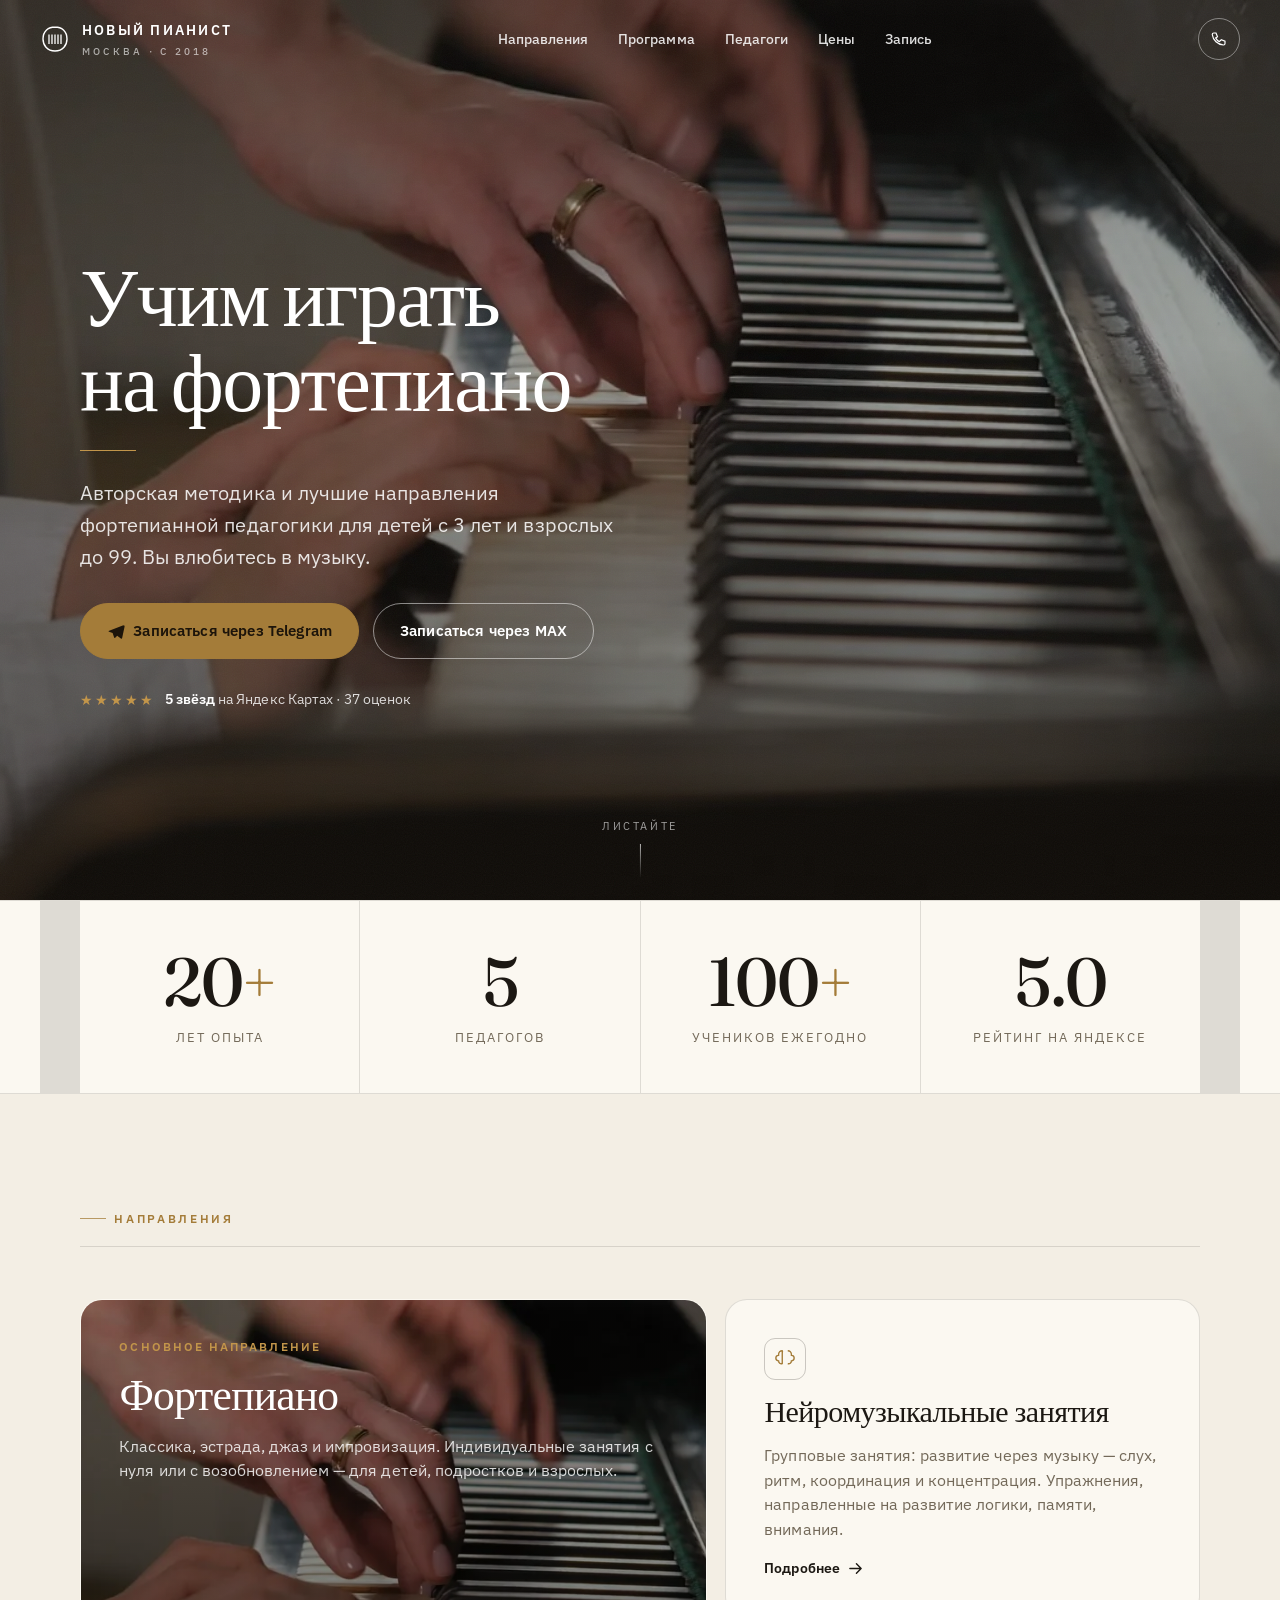
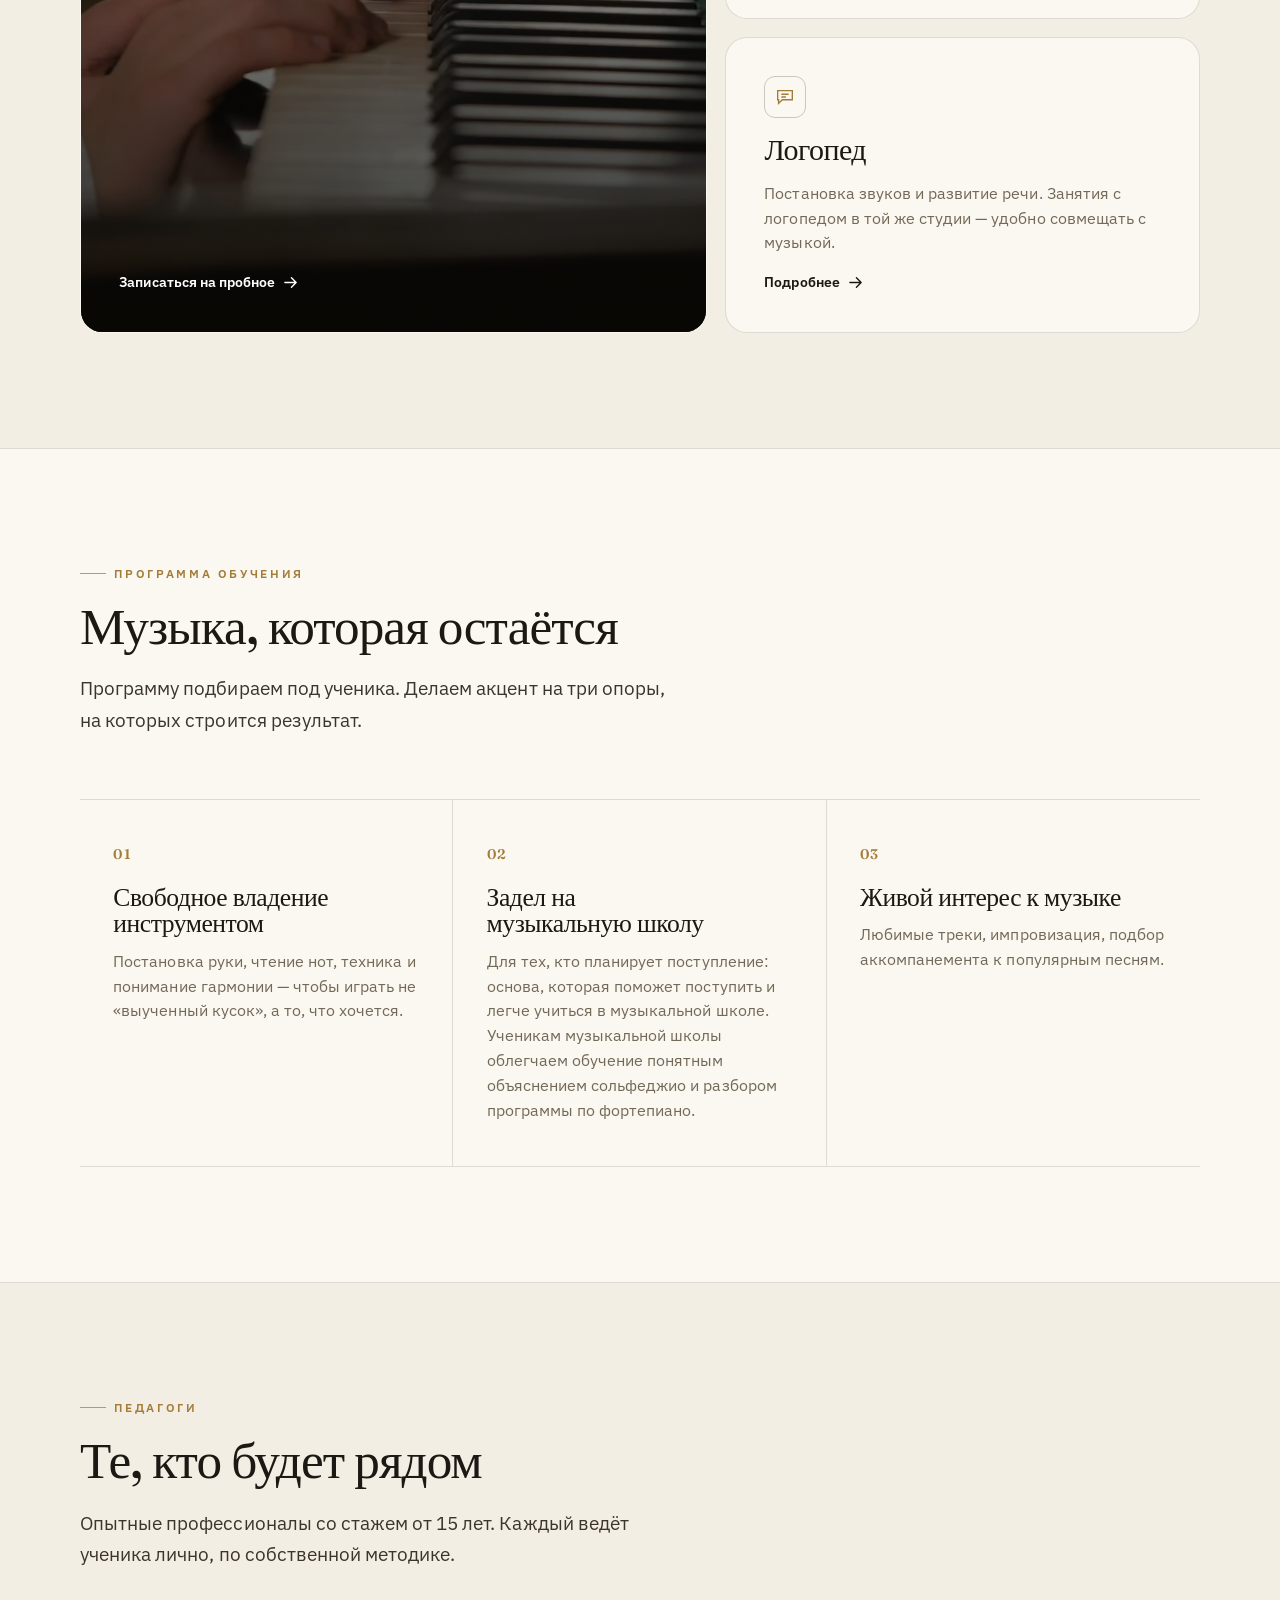
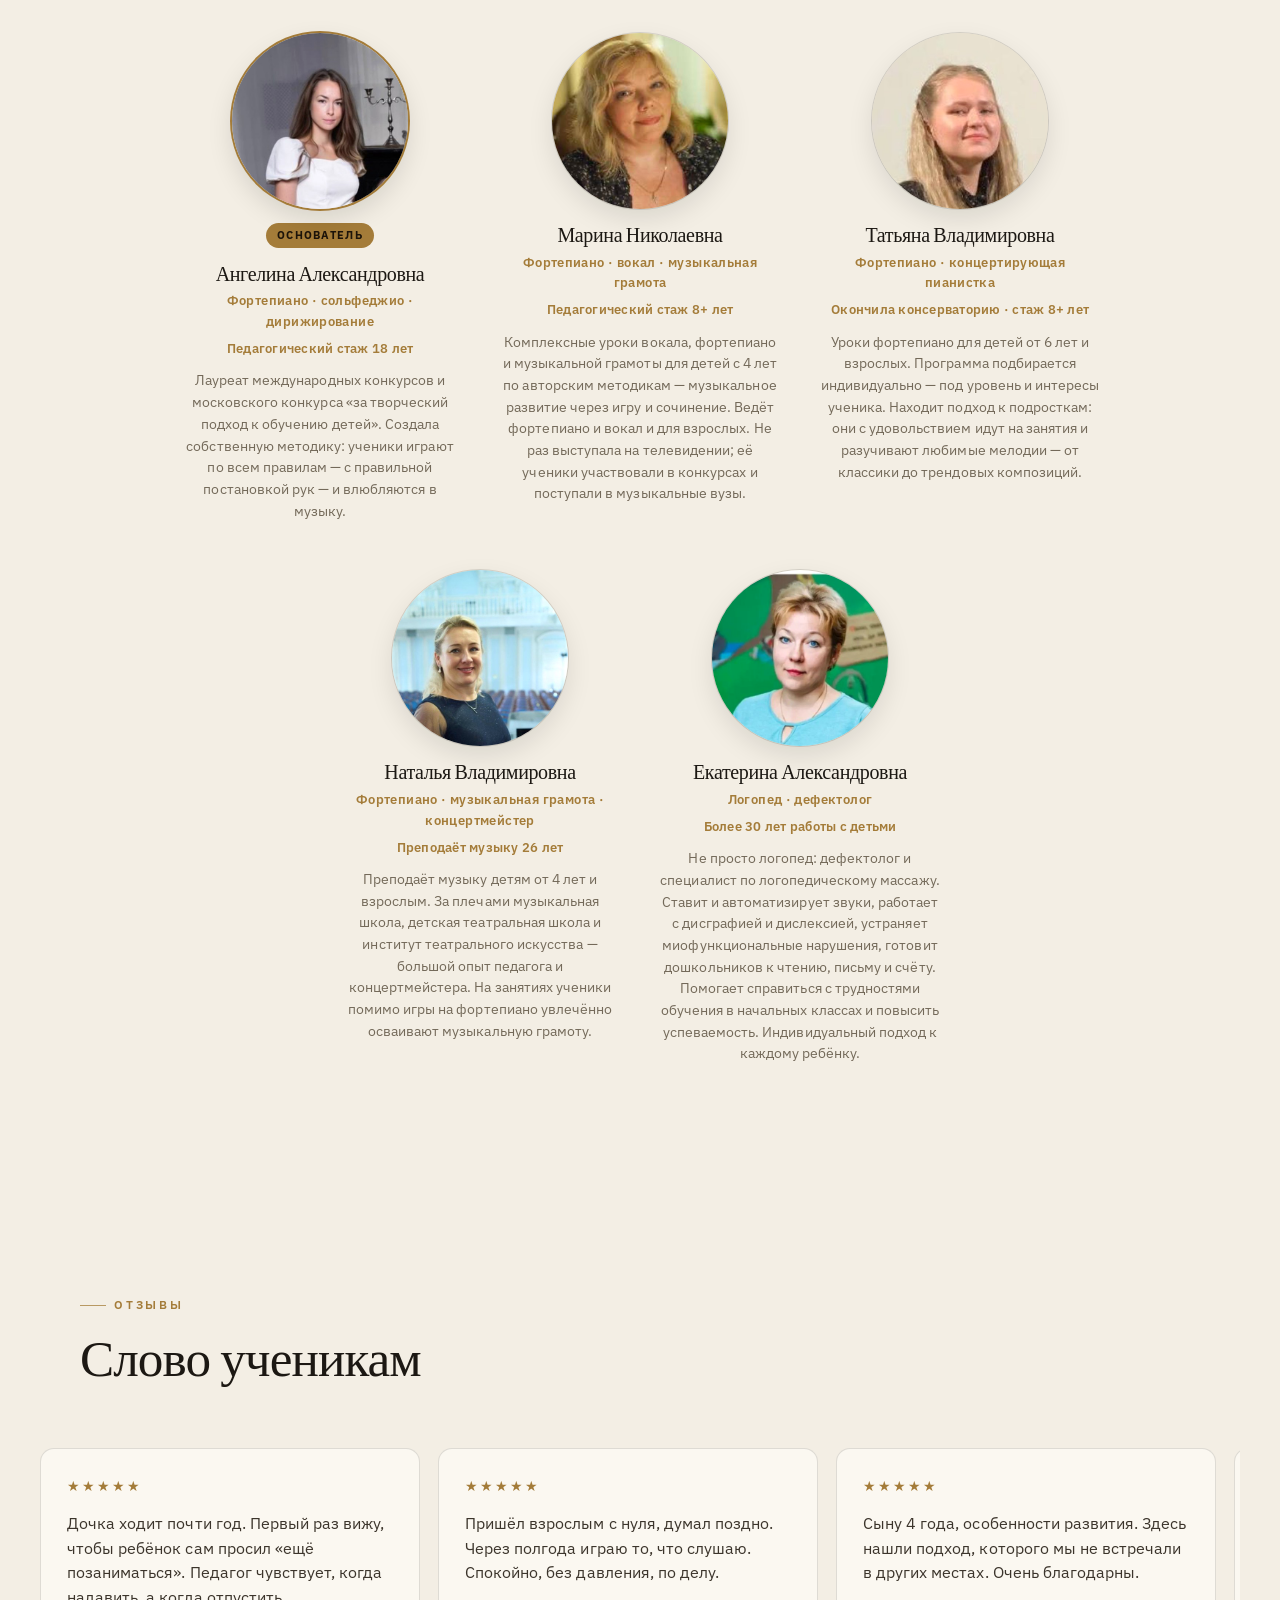
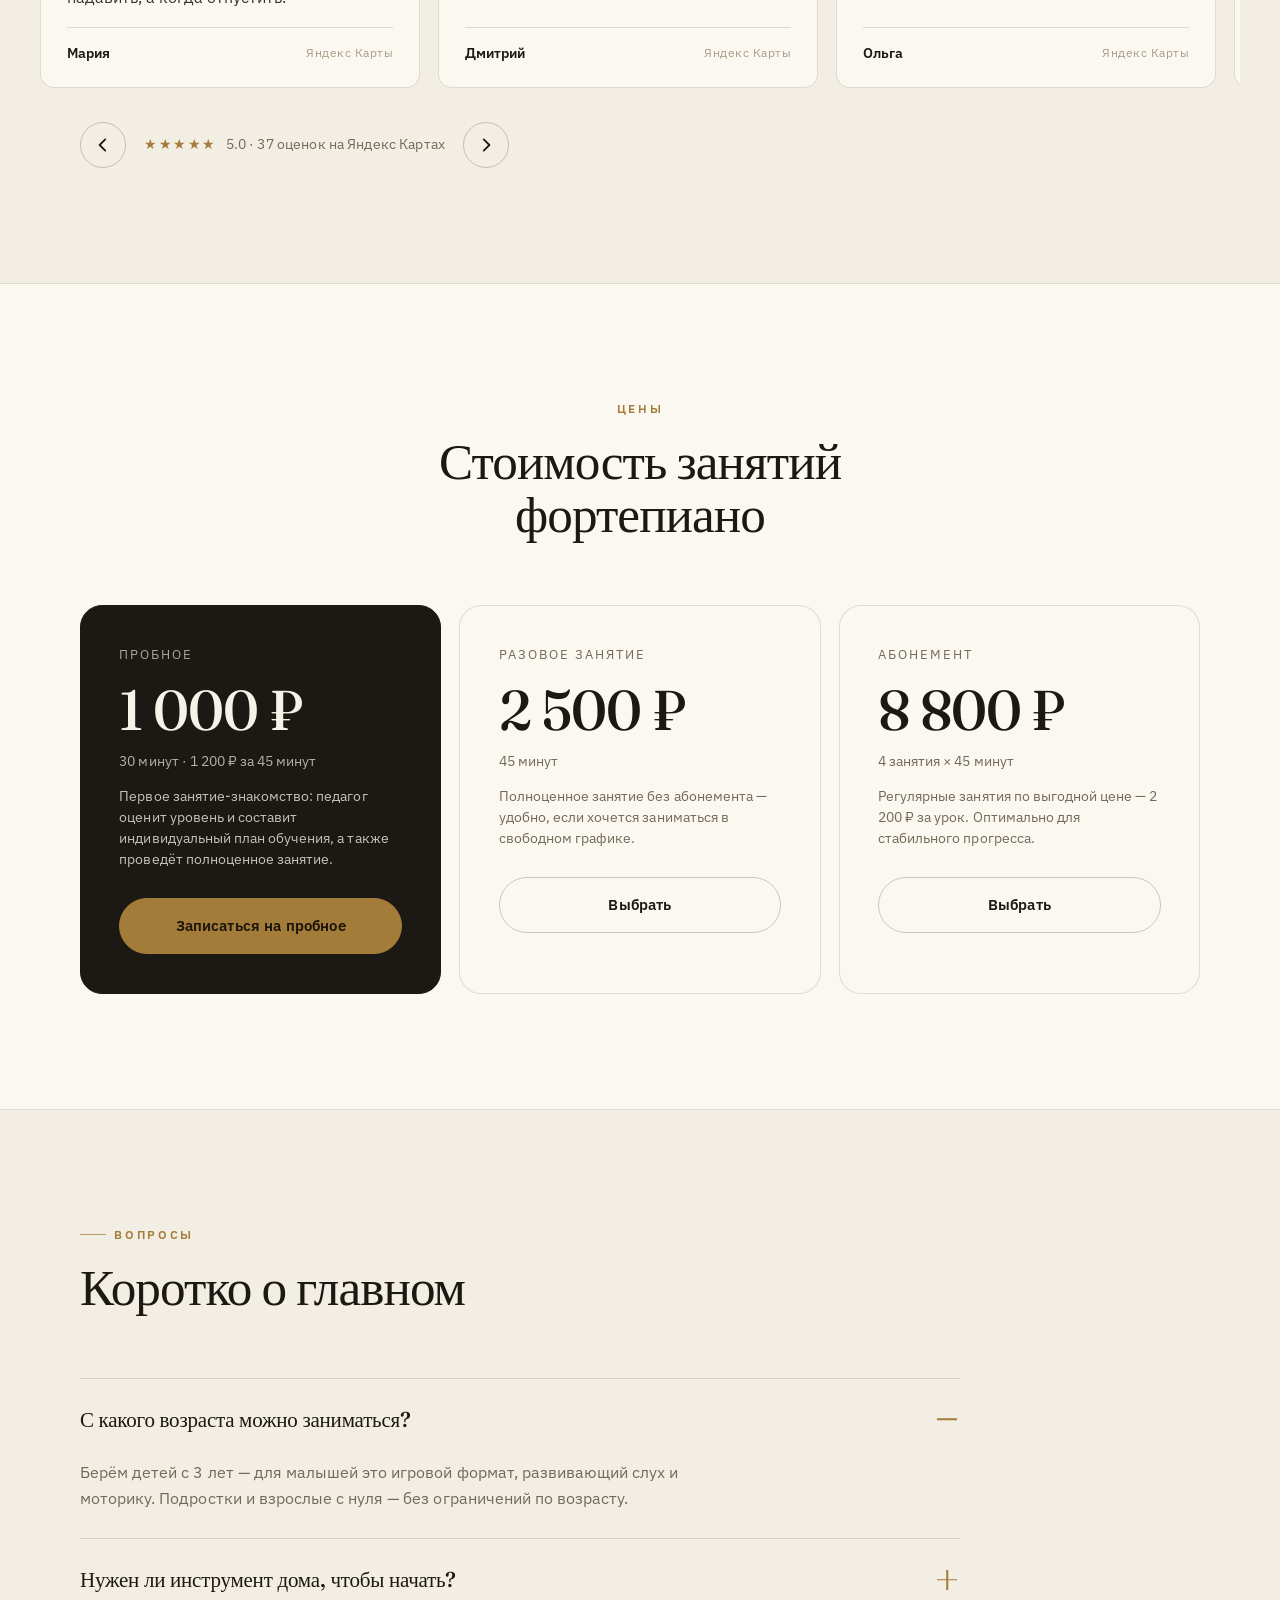
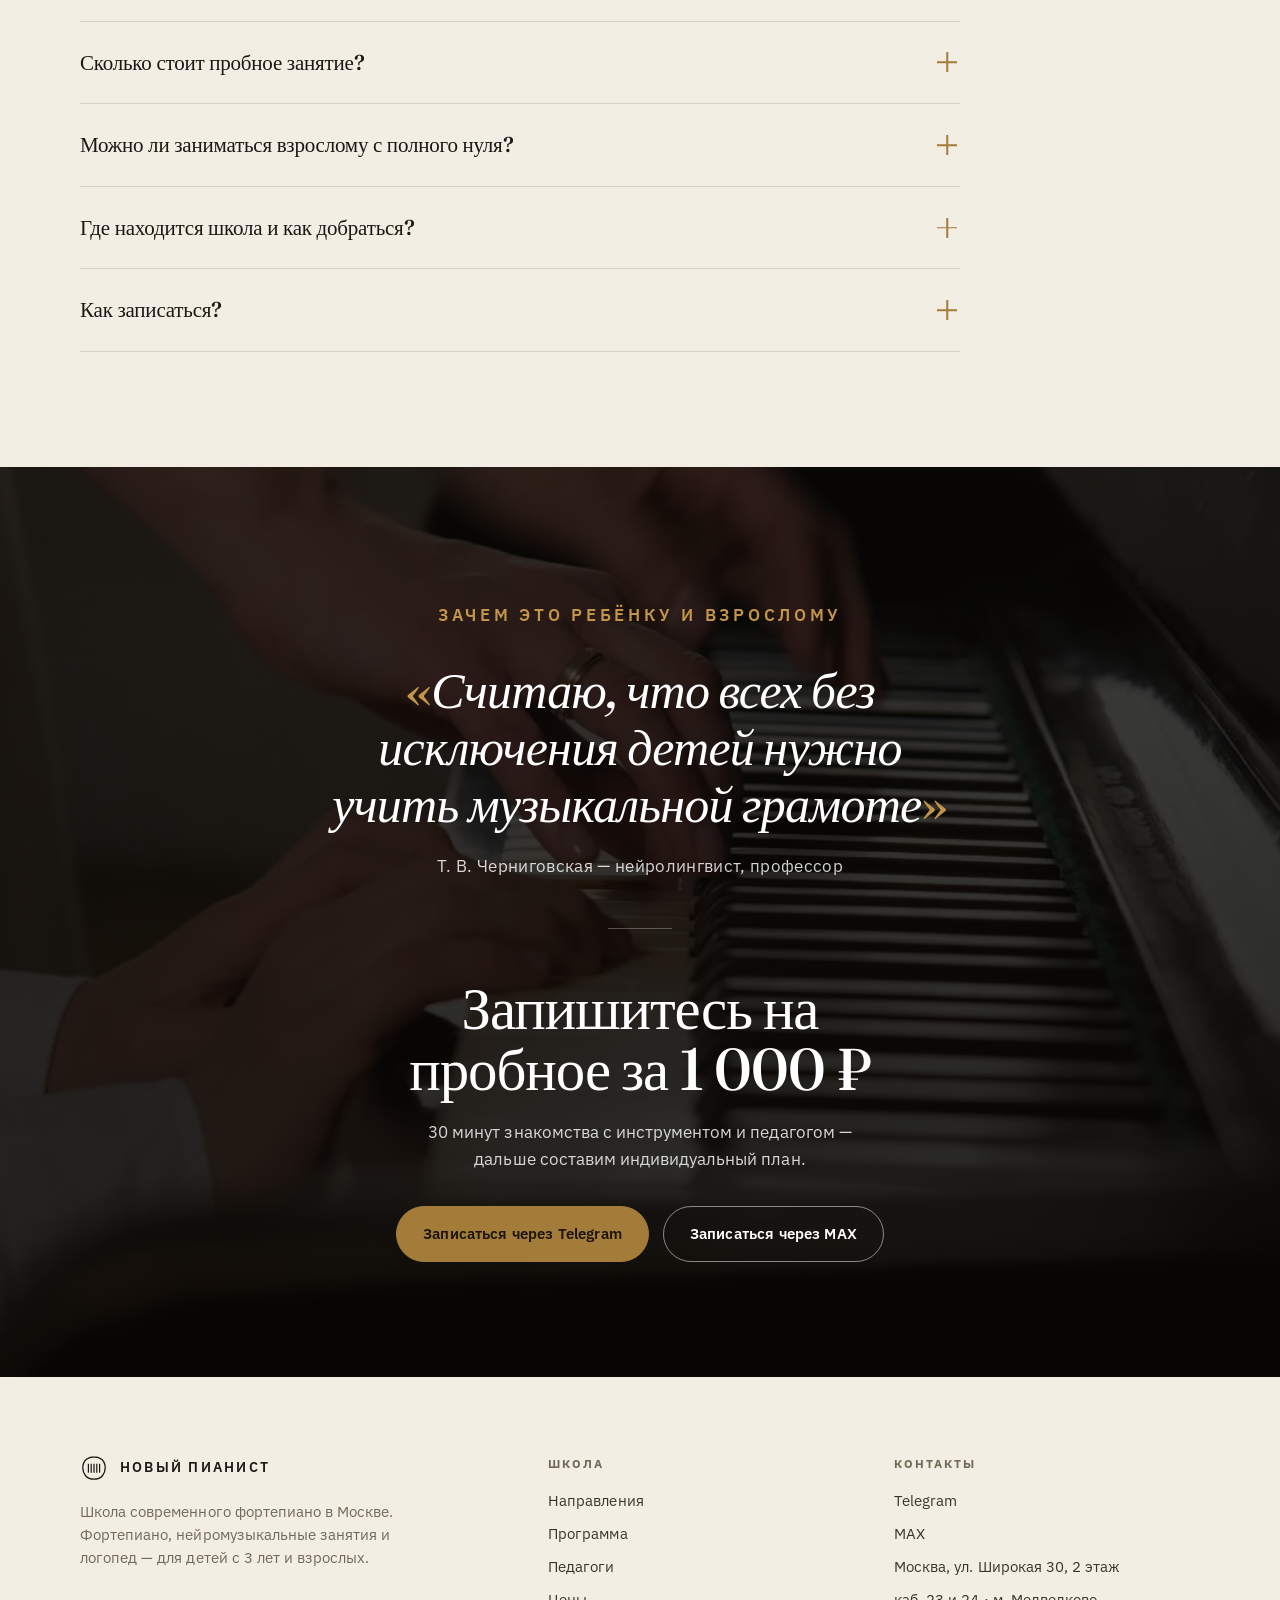
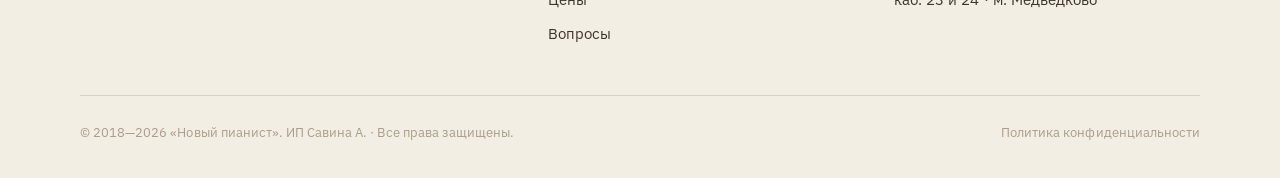
==== piano/index.html @ 8118784a "Татьяна: стаж 8+ лет" ====
<!DOCTYPE html>
<html lang="ru" data-theme="warm">
<head>
<meta charset="UTF-8" />
<meta name="viewport" content="width=device-width, initial-scale=1" />

<title>Новый пианист — школа фортепиано, нейроразвитие и логопед | Москва, Медведково</title>
<meta name="description" content="Учим играть на фортепиано детей с 3 лет и взрослых по своей методике. 5 педагогов, рейтинг 5.0 на Яндексе, с 2018 года. Также нейромузыкальные занятия и логопед. Пробное занятие — 1000 ₽. М. Медведково, ул. Широкая 30." />
<meta name="keywords" content="обучение фортепиано москва, уроки фортепиано медведково, школа фортепиано детям, фортепиано с нуля взрослым, музыкальная школа медведково, нейромузыкальные занятия, логопед свао" />
<link rel="canonical" href="https://новыйпианист.рф/" />

<!-- Open Graph -->
<meta property="og:type" content="website" />
<meta property="og:locale" content="ru_RU" />
<meta property="og:title" content="Новый пианист — школа фортепиано в Москве" />
<meta property="og:description" content="Фортепиано для детей с 3 лет и взрослых. Авторская методика, 5 педагогов, 5.0 на Яндексе. Пробное занятие — 1000 ₽." />
<meta property="og:image" content="assets/hero-keys.webp" />
<meta name="twitter:card" content="summary_large_image" />

<!-- Fonts -->
<link rel="preconnect" href="https://fonts.googleapis.com" />
<link rel="preconnect" href="https://fonts.gstatic.com" crossorigin />
<link href="https://fonts.googleapis.com/css2?family=Fraunces:ital,opsz,wght@0,9..144,400;0,9..144,500;0,9..144,600;1,9..144,440;1,9..144,500&family=IBM+Plex+Sans:wght@400;500;600;700&family=Unbounded:wght@500;600;700&display=swap" rel="stylesheet" />

<link rel="stylesheet" href="styles.css" />

<!--
  HERO BACKGROUND VIDEO — источник: VK video229892448_456239017
  https://vk.com/video229892448_456239017
  Положить файл по пути assets/hero.mp4 — он подхватится автоматически.
  До этого показывается постер hero-keys.webp с медленным ken-burns.
-->

<!-- Schema.org -->
<script type="application/ld+json">
{
  "@context": "https://schema.org",
  "@type": "MusicSchool",
  "name": "Новый пианист",
  "description": "Школа современного фортепиано в Москве. Индивидуальные занятия для детей с 3 лет и взрослых, нейромузыкальные занятия, логопед.",
  "url": "https://новыйпианист.рф/",
  "telephone": "+7-916-125-35-65",
  "image": "assets/hero-keys.webp",
  "priceRange": "₽₽",
  "address": {
    "@type": "PostalAddress",
    "streetAddress": "ул. Широкая, 30, 2 этаж, каб. 23 и 24",
    "addressLocality": "Москва",
    "addressCountry": "RU"
  },
  "geo": { "@type": "GeoCoordinates", "latitude": 55.872, "longitude": 37.665 },
  "openingHours": "Mo-Su 10:00-21:00",
  "aggregateRating": {
    "@type": "AggregateRating",
    "ratingValue": "5.0",
    "ratingCount": "37",
    "reviewCount": "33",
    "bestRating": "5"
  },
  "founder": { "@type": "Person", "name": "Ангелина Савина" }
}
</script>
<script type="application/ld+json">
{
  "@context": "https://schema.org",
  "@type": "FAQPage",
  "mainEntity": [
    {"@type":"Question","name":"С какого возраста можно заниматься фортепиано?","acceptedAnswer":{"@type":"Answer","text":"Берём детей с 3 лет — для малышей это игровой формат, развивающий слух и моторику. Подростки и взрослые с нуля — без ограничений по возрасту."}},
    {"@type":"Question","name":"Нужен ли инструмент дома для начала занятий?","acceptedAnswer":{"@type":"Answer","text":"Для первых занятий инструмент дома не обязателен. Когда станет понятно, что занятия в радость, поможем выбрать подходящий вариант под бюджет."}},
    {"@type":"Question","name":"Сколько стоит пробное занятие?","acceptedAnswer":{"@type":"Answer","text":"Пробное занятие — 1000 ₽ за 30 минут или 1200 ₽ за 45 минут. Педагог знакомится с учеником и предлагает индивидуальный план."}},
    {"@type":"Question","name":"Где находится школа?","acceptedAnswer":{"@type":"Answer","text":"Москва, ул. Широкая 30, 2 этаж, каб. 23 и 24, в пяти минутах от метро Медведково (СВАО)."}}
  ]
}
</script>
</head>
<body>

<!-- ============================ HEADER ============================ -->
<header class="site-header" id="header">
  <a class="brand" href="#top" aria-label="Новый пианист — на главную">
    <svg class="mark" width="30" height="30" viewBox="0 0 30 30" fill="none" aria-hidden="true">
      <path d="M15 3C8.4 3 3 7 3 15c0 6 4 12 12 12s12-6 12-12C27 7 21.6 3 15 3Z" stroke-width="1.4" />
      <line x1="9" y1="10.5" x2="9" y2="20" stroke-width="1.3" />
      <line x1="12" y1="10.5" x2="12" y2="20" stroke-width="1.3" />
      <line x1="15" y1="10.5" x2="15" y2="20" stroke-width="1.3" />
      <line x1="18" y1="10.5" x2="18" y2="20" stroke-width="1.3" />
      <line x1="21" y1="10.5" x2="21" y2="20" stroke-width="1.3" />
    </svg>
    <span>Новый пианист<small>МОСКВА · С 2018</small></span>
  </a>

  <nav class="nav" aria-label="Основная навигация">
    <a href="#directions">Направления</a>
    <a href="#program">Программа</a>
    <a href="#team">Педагоги</a>
    <a href="#pricing">Цены</a>
    <a href="#zayavka">Запись</a>
  </nav>

  <div class="header-cta">
    <a class="call-btn" href="tel:+79161253565" aria-label="Позвонить +7 916 125-35-65">
      <svg viewBox="0 0 24 24" fill="none" stroke="currentColor" stroke-width="1.6"><path d="M5 4h3l2 5-2.5 1.5a11 11 0 0 0 5 5L15 13l5 2v3a2 2 0 0 1-2 2A16 16 0 0 1 3 6a2 2 0 0 1 2-2Z"/></svg>
    </a>
    <button class="menu-btn" id="menuBtn" aria-label="Открыть меню" aria-expanded="false">
      <svg width="26" height="26" viewBox="0 0 26 26" fill="none"><line x1="3" y1="8" x2="23" y2="8" stroke="currentColor" stroke-width="1.6"/><line x1="3" y1="14" x2="23" y2="14" stroke="currentColor" stroke-width="1.6"/><line x1="3" y1="20" x2="23" y2="20" stroke="currentColor" stroke-width="1.6"/></svg>
    </button>
  </div>
</header>

<!-- mobile drawer -->
<div class="drawer" id="drawer" aria-hidden="true">
  <button class="x" id="drawerClose" aria-label="Закрыть меню">&times;</button>
  <nav>
    <a href="#directions">Направления</a>
    <a href="#program">Программа</a>
    <a href="#team">Педагоги</a>
    <a href="#pricing">Цены</a>
    <a href="#zayavka">Запись</a>
  </nav>
  <a class="btn btn-primary" href="tg://resolve?domain=newpianist_bot&start=lp_drawer" target="_blank" rel="noopener">Записаться через Telegram</a>
  <a class="btn btn-outline" href="https://max.ru/id771402577192_1_bot?start=lp_drawer" target="_blank" rel="noopener">Записаться через MAX</a>
</div>

<span id="top"></span>

<!-- ============================ HERO ============================ -->
<section class="hero on-dark" data-screen-label="Hero">
  <div class="hero-media" id="heroMedia">
    <video id="heroVideo" autoplay muted loop playsinline poster="assets/hero-keys.webp" preload="none" data-src="assets/hero.mp4"></video>
    <img class="ken" id="heroImg" src="assets/hero-keys.webp" alt="Руки на клавишах фортепиано" />
  </div>
  <div class="hero-scrim"></div>
  <div class="hero-grain"></div>

  <div class="hero-inner">
    <h1 id="heroTitle">Учим играть на&nbsp;фортепиано</h1>
    <div class="hairline"></div>
    <p class="hero-sub">Авторская методика и лучшие направления фортепианной педагогики для детей с 3 лет и взрослых до 99. Вы влюбитесь в музыку.</p>
    <div class="hero-cta">
      <a class="btn btn-primary" href="tg://resolve?domain=newpianist_bot&start=lp_hero" target="_blank" rel="noopener">
        <svg viewBox="0 0 24 24" fill="currentColor" aria-hidden="true"><path d="M21.9 4.3 2.9 11.6c-1.1.4-1.1 1.1-.2 1.4l4.8 1.5 1.9 5.9c.2.6.4.8.9.8.5 0 .7-.2 1-.5l2.3-2.3 4.9 3.6c.9.5 1.5.2 1.7-.8l3.2-15c.3-1.3-.5-1.8-1.3-1.4Z"/></svg>
        Записаться через Telegram
      </a>
      <a class="btn btn-outline" href="https://max.ru/id771402577192_1_bot?start=lp_hero" target="_blank" rel="noopener">Записаться через MAX</a>
    </div>
    <div class="rating-chip">
      <span class="stars">★★★★★</span>
      <span><b>5 звёзд</b> на Яндекс&nbsp;Картах · 37 оценок</span>
    </div>
  </div>

  <div class="scroll-hint" aria-hidden="true">Листайте<span></span></div>
</section>

<!-- ============================ STATS ============================ -->
<section class="stats" aria-label="Школа в цифрах" style="padding-block:0">
  <div class="wrap">
    <div class="stat reveal"><div class="v">20<span>+</span></div><div class="l">лет опыта</div></div>
    <div class="stat reveal"><div class="v">5</div><div class="l">педагогов</div></div>
    <div class="stat reveal"><div class="v">100<span>+</span></div><div class="l">учеников ежегодно</div></div>
    <div class="stat reveal"><div class="v">5.0</div><div class="l">рейтинг на Яндексе</div></div>
  </div>
</section>

<!-- ============================ DIRECTIONS ============================ -->
<section id="directions" data-screen-label="Направления">
  <div class="wrap">
    <div class="eyebrow-row">
      <p class="eyebrow">Направления</p>
    </div>

    <div class="directions-grid">
      <article class="dir-card primary reveal">
        <div class="dir-media"><img src="assets/hero-keys.webp" alt="Занятие фортепиано" loading="lazy" /></div>
        <span class="dir-tag">Основное направление</span>
        <h3>Фортепиано</h3>
        <p>Классика, эстрада, джаз и импровизация. Индивидуальные занятия с нуля или с возобновлением — для детей, подростков и взрослых.</p>
        <a class="dir-link" href="#zayavka">Записаться на пробное
          <svg viewBox="0 0 16 16" fill="none"><path d="M2 8h12M9 3l5 5-5 5" stroke="currentColor" stroke-width="1.5" stroke-linecap="round" stroke-linejoin="round"/></svg>
        </a>
      </article>

      <article class="dir-card reveal">
        <div class="dir-icon"><svg viewBox="0 0 24 24" fill="none" stroke="currentColor" stroke-width="1.5"><path d="M9 3a4 4 0 0 0-4 4v1a3 3 0 0 0 0 6 3 3 0 0 0 4 3V5a2 2 0 0 0-0-2Z"/><path d="M15 3a4 4 0 0 1 4 4v1a3 3 0 0 1 0 6 3 3 0 0 1-4 3"/></svg></div>
        <h3>Нейромузыкальные занятия</h3>
        <p>Групповые занятия: развитие через музыку — слух, ритм, координация и концентрация. Упражнения, направленные на развитие логики, памяти, внимания.</p>
        <a class="dir-link" href="neuro.html">Подробнее
          <svg viewBox="0 0 16 16" fill="none"><path d="M2 8h12M9 3l5 5-5 5" stroke="currentColor" stroke-width="1.5" stroke-linecap="round" stroke-linejoin="round"/></svg>
        </a>
      </article>

      <article class="dir-card reveal">
        <div class="dir-icon"><svg viewBox="0 0 24 24" fill="none" stroke="currentColor" stroke-width="1.5"><path d="M4 5h16v10H9l-4 4v-4H4z"/><path d="M8 9h8M8 12h5"/></svg></div>
        <h3>Логопед</h3>
        <p>Постановка звуков и развитие речи. Занятия с логопедом в той же студии — удобно совмещать с музыкой.</p>
        <a class="dir-link" href="logoped.html">Подробнее
          <svg viewBox="0 0 16 16" fill="none"><path d="M2 8h12M9 3l5 5-5 5" stroke="currentColor" stroke-width="1.5" stroke-linecap="round" stroke-linejoin="round"/></svg>
        </a>
      </article>
    </div>
  </div>
</section>

<!-- ============================ PROGRAM / PILLARS ============================ -->
<section id="program" class="science" data-screen-label="Программа">
  <div class="wrap">
    <div class="section-head">
      <p class="eyebrow">Программа обучения</p>
      <h2>Музыка, которая остаётся</h2>
      <p class="lead">Программу подбираем под ученика. Делаем акцент на три опоры, на которых строится результат.</p>
    </div>
    <div class="pillars">
      <div class="pillar reveal">
        <div class="num">01</div>
        <h3>Свободное владение инструментом</h3>
        <p>Постановка руки, чтение нот, техника и понимание гармонии — чтобы играть не «выученный кусок», а то, что хочется.</p>
      </div>
      <div class="pillar reveal">
        <div class="num">02</div>
        <h3>Задел на музыкальную школу</h3>
        <p>Для тех, кто планирует поступление: основа, которая поможет поступить и легче учиться в музыкальной школе. Ученикам музыкальной школы облегчаем обучение понятным объяснением сольфеджио и разбором программы по фортепиано.</p>
      </div>
      <div class="pillar reveal">
        <div class="num">03</div>
        <h3>Живой интерес к музыке</h3>
        <p>Любимые треки, импровизация, подбор аккомпанемента к популярным песням.</p>
      </div>
    </div>
  </div>
</section>

<!-- ============================ TEAM ============================ -->
<section id="team" data-screen-label="Педагоги">
  <div class="wrap">
    <div class="section-head">
      <p class="eyebrow">Педагоги</p>
      <h2>Те, кто будет рядом</h2>
      <p class="lead">Опытные профессионалы со стажем от 15&nbsp;лет. Каждый ведёт ученика лично, по собственной методике.</p>
    </div>
    <div class="team-grid">
      <article class="person is-founder reveal">
        <div class="photo">
          <img src="assets/savina-founder-sq.jpg" alt="Ангелина Александровна — основатель школы «Новый пианист»" loading="lazy" />
        </div>
        <span class="badge">Основатель</span>
        <h3>Ангелина Александровна</h3>
        <div class="role">Фортепиано · сольфеджио · дирижирование</div>
        <p class="exp">Педагогический стаж 18 лет</p>
        <p>Лауреат международных конкурсов и московского конкурса «за творческий подход к обучению детей». Создала собственную методику: ученики играют по всем правилам — с правильной постановкой рук — и влюбляются в музыку.</p>
      </article>

      <article class="person reveal">
        <div class="photo">
          <img src="assets/teacher-marina-sq.jpg" alt="Марина Николаевна — педагог фортепиано и вокала" loading="lazy" />
        </div>
        <h3>Марина Николаевна</h3>
        <div class="role">Фортепиано · вокал · музыкальная грамота</div>
        <p class="exp">Педагогический стаж 8+ лет</p>
        <p>Комплексные уроки вокала, фортепиано и музыкальной грамоты для детей с 4 лет по авторским методикам — музыкальное развитие через игру и сочинение. Ведёт фортепиано и вокал и для взрослых. Не раз выступала на телевидении; её ученики участвовали в конкурсах и поступали в музыкальные вузы.</p>
      </article>

      <article class="person reveal">
        <div class="photo">
          <img src="assets/teacher-tatiana-sq.jpg" alt="Татьяна Владимировна — педагог фортепиано, концертирующая пианистка" loading="lazy" />
        </div>
        <h3>Татьяна Владимировна</h3>
        <div class="role">Фортепиано · концертирующая пианистка</div>
        <p class="exp">Окончила консерваторию · стаж 8+ лет</p>
        <p>Уроки фортепиано для детей от 6 лет и взрослых. Программа подбирается индивидуально — под уровень и интересы ученика. Находит подход к подросткам: они с удовольствием идут на занятия и разучивают любимые мелодии — от классики до трендовых композиций.</p>
      </article>

      <article class="person reveal">
        <div class="photo">
          <img src="assets/teacher-natalia-sq.jpg" alt="Наталья Владимировна — педагог фортепиано и концертмейстер" loading="lazy" />
        </div>
        <h3>Наталья Владимировна</h3>
        <div class="role">Фортепиано · музыкальная грамота · концертмейстер</div>
        <p class="exp">Преподаёт музыку 26 лет</p>
        <p>Преподаёт музыку детям от 4 лет и взрослым. За плечами музыкальная школа, детская театральная школа и институт театрального искусства — большой опыт педагога и концертмейстера. На занятиях ученики помимо игры на фортепиано увлечённо осваивают музыкальную грамоту.</p>
      </article>

      <article class="person reveal">
        <div class="photo">
          <img src="assets/teacher-ekaterina-sq.jpg" alt="Екатерина Александровна — логопед и дефектолог" loading="lazy" />
        </div>
        <h3>Екатерина Александровна</h3>
        <div class="role">Логопед · дефектолог</div>
        <p class="exp">Более 30 лет работы с детьми</p>
        <p>Не просто логопед: дефектолог и специалист по логопедическому массажу. Ставит и автоматизирует звуки, работает с дисграфией и дислексией, устраняет миофункциональные нарушения, готовит дошкольников к чтению, письму и счёту. Помогает справиться с трудностями обучения в начальных классах и повысить успеваемость. Индивидуальный подход к каждому ребёнку.</p>
      </article>
    </div>
  </div>
</section>

<!-- ============================ REVIEWS ============================ -->
<section id="reviews" data-screen-label="Отзывы">
  <div class="wrap">
    <div class="section-head">
      <p class="eyebrow">Отзывы</p>
      <h2>Слово ученикам</h2>
    </div>
    <div class="reviews-slider">
      <div class="reviews-track" id="reviewsTrack">
      <figure class="review">
        <div class="stars">★★★★★</div>
        <blockquote>Дочка ходит почти год. Первый раз вижу, чтобы ребёнок сам просил «ещё позаниматься». Педагог чувствует, когда надавить, а когда отпустить.</blockquote>
        <figcaption class="who"><b>Мария</b><span class="src">Яндекс Карты</span></figcaption>
      </figure>
      <figure class="review">
        <div class="stars">★★★★★</div>
        <blockquote>Пришёл взрослым с нуля, думал поздно. Через полгода играю то, что слушаю. Спокойно, без давления, по делу.</blockquote>
        <figcaption class="who"><b>Дмитрий</b><span class="src">Яндекс Карты</span></figcaption>
      </figure>
      <figure class="review">
        <div class="stars">★★★★★</div>
        <blockquote>Сыну 4 года, особенности развития. Здесь нашли подход, которого мы не встречали в других местах. Очень благодарны.</blockquote>
        <figcaption class="who"><b>Ольга</b><span class="src">Яндекс Карты</span></figcaption>
      </figure>
      <figure class="review">
        <div class="stars">★★★★★</div>
        <blockquote>Удобно, что школа рядом с Медведково. Студия тихая, инструмент хороший. Ребёнок идёт на занятие с удовольствием.</blockquote>
        <figcaption class="who"><b>Екатерина</b><span class="src">Яндекс Карты</span></figcaption>
      </figure>
      <figure class="review">
        <div class="stars">★★★★★</div>
        <blockquote>Готовились к поступлению в музыкальную школу — поступили без проблем. Сольфеджио и репертуар разобрали основательно.</blockquote>
        <figcaption class="who"><b>Наталья</b><span class="src">Яндекс Карты</span></figcaption>
      </figure>
      <figure class="review">
        <div class="stars">★★★★★</div>
        <blockquote>Брали пробное «на попробовать» — остались на абонемент. Видно, что педагоги любят своё дело, а не отрабатывают часы.</blockquote>
        <figcaption class="who"><b>Анна</b><span class="src">Яндекс Карты</span></figcaption>
      </figure>
      </div>
      <div class="reviews-nav">
        <button class="rev-arrow" id="revPrev" aria-label="Предыдущий отзыв">
          <svg viewBox="0 0 16 16" fill="none"><path d="M10 3 5 8l5 5" stroke="currentColor" stroke-width="1.6" stroke-linecap="round" stroke-linejoin="round"/></svg>
        </button>
        <span class="rev-rating"><span class="stars">★★★★★</span> 5.0 · 37 оценок на Яндекс Картах</span>
        <button class="rev-arrow" id="revNext" aria-label="Следующий отзыв">
          <svg viewBox="0 0 16 16" fill="none"><path d="M6 3l5 5-5 5" stroke="currentColor" stroke-width="1.6" stroke-linecap="round" stroke-linejoin="round"/></svg>
        </button>
      </div>
    </div>
  </div>
</section>

<!-- ============================ PRICING ============================ -->
<section id="pricing" class="science" data-screen-label="Цены">
  <div class="wrap">
    <div class="section-head center">
      <p class="eyebrow no-rule">Цены</p>
      <h2>Стоимость занятий фортепиано</h2>
    </div>
    <div class="price-grid">
      <article class="price-card feature reveal">
        <div class="plan">Пробное</div>
        <div class="amount">1 000 ₽</div>
        <div class="per">30 минут · 1 200 ₽ за 45 минут</div>
        <p class="note">Первое занятие-знакомство: педагог оценит уровень и составит индивидуальный план обучения, а также проведёт полноценное занятие.</p>
        <a class="btn btn-primary" href="#zayavka">Записаться на пробное</a>
      </article>
      <article class="price-card reveal">
        <div class="plan">Разовое занятие</div>
        <div class="amount">2 500 ₽</div>
        <div class="per">45 минут</div>
        <p class="note">Полноценное занятие без абонемента — удобно, если хочется заниматься в свободном графике.</p>
        <a class="btn btn-outline" href="#zayavka">Выбрать</a>
      </article>
      <article class="price-card reveal">
        <div class="plan">Абонемент</div>
        <div class="amount">8 800 ₽</div>
        <div class="per">4 занятия × 45 минут</div>
        <p class="note">Регулярные занятия по выгодной цене — 2 200 ₽ за урок. Оптимально для стабильного прогресса.</p>
        <a class="btn btn-outline" href="#zayavka">Выбрать</a>
      </article>
    </div>
  </div>
</section>

<!-- ============================ FAQ ============================ -->
<section id="faq" data-screen-label="FAQ">
  <div class="wrap">
    <div class="section-head">
      <p class="eyebrow">Вопросы</p>
      <h2>Коротко о главном</h2>
    </div>
    <div class="faq-list">
      <details class="faq-item" open>
        <summary class="faq-q">С какого возраста можно заниматься?<span class="pm"></span></summary>
        <div class="faq-a">Берём детей с 3 лет — для малышей это игровой формат, развивающий слух и моторику. Подростки и взрослые с нуля — без ограничений по возрасту.</div>
      </details>
      <details class="faq-item">
        <summary class="faq-q">Нужен ли инструмент дома, чтобы начать?<span class="pm"></span></summary>
        <div class="faq-a">Для первых занятий — не обязательно. Когда станет ясно, что занятия в радость, поможем выбрать инструмент под бюджет и пространство.</div>
      </details>
      <details class="faq-item">
        <summary class="faq-q">Сколько стоит пробное занятие?<span class="pm"></span></summary>
        <div class="faq-a">Пробное занятие — 1 000 ₽ за 30 минут или 1 200 ₽ за 45 минут. На нём педагог знакомится с учеником и предлагает индивидуальный план обучения.</div>
      </details>
      <details class="faq-item">
        <summary class="faq-q">Можно ли заниматься взрослому с полного нуля?<span class="pm"></span></summary>
        <div class="faq-a">Да, и это одно из основных направлений. Отдельная методика для взрослых — без детских песен и со взрослым репертуаром.</div>
      </details>
      <details class="faq-item">
        <summary class="faq-q">Где находится школа и как добраться?<span class="pm"></span></summary>
        <div class="faq-a">Москва, ул. Широкая 30, 2 этаж, каб. 23 и 24 (СВАО). Пять минут пешком от метро Медведково.</div>
      </details>
      <details class="faq-item">
        <summary class="faq-q">Как записаться?<span class="pm"></span></summary>
        <div class="faq-a">Через Telegram- или MAX-бота кнопкой «Записаться» — там же выбор удобного времени и педагога.</div>
      </details>
    </div>
  </div>
</section>

<!-- ============================ CONVERSION (внизу всех страниц) ============================ -->
<section class="cta-band on-dark" data-screen-label="Запись">
  <div class="bg"><img src="assets/hero-keys.webp" alt="" aria-hidden="true" /></div>
  <div class="wrap">
    <p class="eyebrow no-rule closer-eyebrow">Зачем это ребёнку и взрослому</p>
    <blockquote class="closer-quote"><span class="q">«</span>Считаю, что всех без исключения детей нужно учить музыкальной грамоте<span class="q">»</span></blockquote>
    <p class="closer-cite">Т. В. Черниговская — нейролингвист, профессор</p>
    <div class="closer-div"></div>
    <h2 id="zayavka">Запишитесь на пробное за 1&nbsp;000&nbsp;₽</h2>
    <p>30 минут знакомства с инструментом и педагогом — дальше составим индивидуальный план.</p>
    <div class="hero-cta">
      <a class="btn btn-primary" href="tg://resolve?domain=newpianist_bot&start=lp_band" target="_blank" rel="noopener">Записаться через Telegram</a>
      <a class="btn btn-outline" href="https://max.ru/id771402577192_1_bot?start=lp_band" target="_blank" rel="noopener">Записаться через MAX</a>
    </div>
  </div>
</section>

<!-- ============================ FOOTER ============================ -->
<footer class="site-footer">
  <div class="wrap">
    <div class="footer-top">
      <div>
        <div class="brand">
          <svg class="mark" width="28" height="28" viewBox="0 0 30 30" fill="none" aria-hidden="true">
            <path d="M15 3C8.4 3 3 7 3 15c0 6 4 12 12 12s12-6 12-12C27 7 21.6 3 15 3Z" stroke-width="1.4" />
            <line x1="9" y1="10.5" x2="9" y2="20" stroke-width="1.3" /><line x1="12" y1="10.5" x2="12" y2="20" stroke-width="1.3" /><line x1="15" y1="10.5" x2="15" y2="20" stroke-width="1.3" /><line x1="18" y1="10.5" x2="18" y2="20" stroke-width="1.3" /><line x1="21" y1="10.5" x2="21" y2="20" stroke-width="1.3" />
          </svg>
          <span>Новый пианист</span>
        </div>
        <p class="footer-blurb">Школа современного фортепиано в Москве. Фортепиано, нейромузыкальные занятия и логопед — для детей с 3 лет и взрослых.</p>
      </div>
      <div class="footer-col">
        <h4>Школа</h4>
        <a href="#directions">Направления</a>
        <a href="#program">Программа</a>
        <a href="#team">Педагоги</a>
        <a href="#pricing">Цены</a>
        <a href="#faq">Вопросы</a>
      </div>
      <div class="footer-col">
        <h4>Контакты</h4>
        <a href="tg://resolve?domain=newpianist_bot&start=lp_footer" target="_blank" rel="noopener">Telegram</a>
        <a href="https://max.ru/id771402577192_1_bot?start=lp_footer" target="_blank" rel="noopener">MAX</a>
        <p>Москва, ул. Широкая 30, 2 этаж</p>
        <p>каб. 23 и 24 · м. Медведково</p>
      </div>
    </div>
    <div class="footer-bottom">
      <span>© 2018—2026 «Новый пианист». ИП Савина А. · Все права защищены.</span>
      <a href="#top">Политика конфиденциальности</a>
    </div>
  </div>
</footer>

<script>
/* ---------- interactions (vanilla) ---------- */
(function(){
  const header = document.getElementById('header');
  const onScroll = () => header.classList.toggle('scrolled', window.scrollY > 40);
  onScroll();
  window.addEventListener('scroll', onScroll, {passive:true});

  // drawer
  const drawer = document.getElementById('drawer');
  const menuBtn = document.getElementById('menuBtn');
  const drawerClose = document.getElementById('drawerClose');
  const openD = () => { drawer.classList.add('open'); drawer.setAttribute('aria-hidden','false'); menuBtn.setAttribute('aria-expanded','true'); };
  const closeD = () => { drawer.classList.remove('open'); drawer.setAttribute('aria-hidden','true'); menuBtn.setAttribute('aria-expanded','false'); };
  menuBtn.addEventListener('click', openD);
  drawerClose.addEventListener('click', closeD);
  drawer.querySelectorAll('a').forEach(a => a.addEventListener('click', closeD));

  // reveal on scroll
  const io = new IntersectionObserver((entries) => {
    entries.forEach(e => { if (e.isIntersecting){ e.target.classList.add('in'); io.unobserve(e.target); } });
  }, {threshold:0.12, rootMargin:'0px 0px -8% 0px'});
  document.querySelectorAll('.reveal').forEach(el => io.observe(el));

  // reviews slider
  const track = document.getElementById('reviewsTrack');
  const rp = document.getElementById('revPrev');
  const rn = document.getElementById('revNext');
  if (track && rp && rn){
    const step = () => {
      const card = track.querySelector('.review');
      const gap = parseFloat(getComputedStyle(track).columnGap || getComputedStyle(track).gap || 18) || 18;
      return card ? card.offsetWidth + gap : 320;
    };
    const sync = () => {
      rp.disabled = track.scrollLeft <= 4;
      rn.disabled = track.scrollLeft + track.clientWidth >= track.scrollWidth - 4;
    };
    rp.addEventListener('click', () => track.scrollBy({left:-step(), behavior:'smooth'}));
    rn.addEventListener('click', () => track.scrollBy({left: step(), behavior:'smooth'}));
    track.addEventListener('scroll', sync, {passive:true});
    sync();
  }

  // hero video: fetch as blob → object URL (serve endpoint has no Range support,
  // so a direct <video src> fails with a format error). Falls back to ken-burns image.
  const v = document.getElementById('heroVideo');
  if (v){
    const fail = () => { v.style.display = 'none'; };
    const load = () => {
      const src = v.getAttribute('data-src');
      if (!src || v.dataset.loaded) return;
      v.dataset.loaded = '1';
      fetch(src)
        .then(r => { if (!r.ok) throw new Error('http '+r.status); return r.blob(); })
        .then(blob => {
          v.src = URL.createObjectURL(blob);
          v.load();
          const p = v.play();
          if (p && p.catch) p.catch(()=>{});
        })
        .catch(fail);
    };
    window.__npLoadHeroVideo = load;
    load();
  }
})();
</script>

</body>
</html>
---- piano/styles.css ----
/* ============================================================
   НОВЫЙ ПИАНИСТ — landing styles
   Two themes (warm "Salon" / mono "Black"), one structure.
   Theme driven by [data-theme] on <html>; everything else
   reads from CSS custom properties.
   ============================================================ */

/* ---------- Reset ---------- */
*,*::before,*::after{box-sizing:border-box}
html{-webkit-text-size-adjust:100%;scroll-behavior:smooth}
#zayavka{scroll-margin-top:84px}
body{margin:0}
img,video{display:block;max-width:100%}
button{font:inherit;color:inherit;cursor:pointer}
a{color:inherit;text-decoration:none}
h1,h2,h3,h4,p,figure,blockquote{margin:0}
ul{margin:0;padding:0;list-style:none}
:focus-visible{outline:2px solid var(--focus);outline-offset:3px;border-radius:2px}

/* ---------- Tokens: WARM (Salon) ---------- */
:root,
[data-theme="warm"]{
  --bg:#F3EEE4;
  --surface:#FBF8F1;
  --surface-2:#EBE3D4;
  --fg:#1C1813;
  --fg-soft:#3C352C;
  --muted:#736959;
  --faint:#A99D89;
  --sep:rgba(28,24,19,.13);
  --sep-strong:rgba(28,24,19,.22);

  --gold:#A47C39;
  --gold-bright:#C2954A;
  --gold-soft:rgba(164,124,57,.14);

  --cta-bg:#1C1813;
  --cta-fg:#F7F2E8;
  --cta-hover:#2c2519;

  --heading:"Fraunces",Georgia,serif;
  --heading-wght:480;
  --heading-italic:1;     /* allow italic display in warm */
  --body:"IBM Plex Sans","Helvetica Neue",Arial,sans-serif;

  --photo-filter:saturate(1.02) contrast(1.02);
  --hero-scrim:linear-gradient(180deg,rgba(12,9,6,.46) 0%,rgba(12,9,6,.30) 38%,rgba(20,15,9,.66) 100%);
  --focus:#A47C39;

  --radius:14px;
  --radius-lg:22px;
  --maxw:1200px;
  --gutter:clamp(20px,5vw,40px);
  --section-py:clamp(72px,9vw,128px);
  color-scheme:light;
}

/* ---------- Tokens: MONO (Black premium) ---------- */
[data-theme="mono"]{
  --bg:#0A0A0A;
  --surface:#131313;
  --surface-2:#1A1A1A;
  --fg:#FFFFFF;
  --fg-soft:#E4E1DA;
  --muted:#9A9387;
  --faint:#6A645B;
  --sep:rgba(255,255,255,.12);
  --sep-strong:rgba(255,255,255,.22);

  --gold:#E4D6BC;
  --gold-bright:#F2EADA;
  --gold-soft:rgba(228,214,188,.10);

  --cta-bg:#FFFFFF;
  --cta-fg:#0A0A0A;
  --cta-hover:#ECE7DD;

  --heading:"Unbounded","IBM Plex Sans",sans-serif;
  --heading-wght:600;
  --heading-italic:0;
  --body:"IBM Plex Sans","Helvetica Neue",Arial,sans-serif;

  --photo-filter:grayscale(1) contrast(1.06) brightness(.98);
  --hero-scrim:linear-gradient(180deg,rgba(0,0,0,.55) 0%,rgba(0,0,0,.42) 40%,rgba(0,0,0,.82) 100%);
  --focus:#FFFFFF;
  color-scheme:dark;
}

/* ---------- Density (tweak) ---------- */
[data-density="airy"]{--section-py:clamp(96px,12vw,176px)}
[data-density="compact"]{--section-py:clamp(52px,6vw,84px)}

/* ---------- Base ---------- */
body{
  font-family:var(--body);
  background:var(--bg);
  color:var(--fg);
  font-size:17px;
  line-height:1.6;
  letter-spacing:.002em;
  -webkit-font-smoothing:antialiased;
  text-rendering:optimizeLegibility;
  font-variant-numeric:lining-nums tabular-nums;
  transition:background .5s ease,color .5s ease;
  overflow-x:hidden;
}

.wrap{max-width:var(--maxw);margin-inline:auto;padding-inline:var(--gutter)}

/* headings */
h1,h2,h3,.display{
  font-family:var(--heading);
  font-weight:var(--heading-wght);
  line-height:1.04;
  letter-spacing:-.018em;
  text-wrap:balance;
}
[data-theme="mono"] h1,[data-theme="mono"] h2,[data-theme="mono"] h3,[data-theme="mono"] .display{
  letter-spacing:-.01em;line-height:1.08;
}

/* eyebrow / section label */
.eyebrow{
  font-family:var(--body);
  font-size:12px;font-weight:600;
  letter-spacing:.22em;text-transform:uppercase;
  color:var(--gold);
  display:inline-flex;align-items:center;gap:.7em;
}
.eyebrow::before{content:"";width:26px;height:1px;background:var(--gold);opacity:.75;display:inline-block}
.eyebrow.no-rule::before{display:none}

.section-label{
  font-family:var(--body);font-size:12.5px;font-weight:600;
  letter-spacing:.2em;text-transform:uppercase;color:var(--muted);
}

/* hairline under h1 */
.hairline{width:56px;height:1px;background:var(--gold);margin:26px 0;opacity:.85}

.lead{font-size:clamp(17px,1.5vw,20px);color:var(--fg-soft);line-height:1.62;max-width:54ch}
.muted{color:var(--muted)}

/* ---------- Buttons ---------- */
.btn{
  display:inline-flex;align-items:center;justify-content:center;gap:.55em;
  border:1px solid transparent;border-radius:999px;
  padding:15px 26px;font-size:15px;font-weight:600;letter-spacing:.01em;
  transition:transform .18s cubic-bezier(.22,.61,.36,1),background .25s,border-color .25s,color .25s,opacity .25s;
  white-space:nowrap;min-height:48px;
}
.btn svg{width:18px;height:18px;flex:none}
.btn-primary{background:var(--gold);color:#1C140A;border-color:var(--gold)}
[data-theme="mono"] .btn-primary{background:var(--cta-bg);color:var(--cta-fg);border-color:var(--cta-bg)}
.btn-primary:hover{transform:translateY(-2px);background:var(--gold-bright)}
[data-theme="mono"] .btn-primary:hover{background:var(--cta-hover)}

.btn-dark{background:var(--cta-bg);color:var(--cta-fg);border-color:var(--cta-bg)}
.btn-dark:hover{transform:translateY(-2px);background:var(--cta-hover)}

.btn-outline{background:transparent;border-color:var(--sep-strong);color:var(--fg)}
.btn-outline:hover{border-color:var(--fg);transform:translateY(-2px)}

/* hero buttons sit over dark media → force light treatment */
.on-dark .btn-outline{border-color:rgba(255,255,255,.5);color:#fff}
.on-dark .btn-outline:hover{border-color:#fff;background:rgba(255,255,255,.08)}
.on-dark .btn-ghost{color:rgba(255,255,255,.92)}

.btn-ghost{background:transparent;border-color:transparent;color:var(--fg);padding-inline:8px}
.btn-ghost:hover{color:var(--gold)}
.btn-ghost u{text-decoration:none;border-bottom:1px solid currentColor;padding-bottom:2px}

/* ---------- Header ---------- */
.site-header{
  position:fixed;inset:0 0 auto 0;z-index:50;
  display:flex;align-items:center;justify-content:space-between;
  gap:24px;padding:18px var(--gutter);
  transition:background .35s ease,border-color .35s,padding .35s,backdrop-filter .35s;
  border-bottom:1px solid transparent;color:#fff;
}
.site-header.scrolled{
  background:color-mix(in srgb,var(--bg) 90%,transparent);
  -webkit-backdrop-filter:blur(14px);backdrop-filter:blur(14px);
  border-bottom-color:var(--sep);color:var(--fg);padding-block:13px;
}
.brand{display:flex;align-items:center;gap:12px;letter-spacing:.16em;font-weight:600;font-size:14px;text-transform:uppercase}
.brand .mark{flex:none}
.brand .mark path,.brand .mark line{stroke:currentColor}
.brand small{display:block;font-size:9.5px;letter-spacing:.34em;opacity:.6;font-weight:500;margin-top:3px}
.nav{display:flex;gap:30px;font-size:14px;font-weight:500}
.nav a{position:relative;opacity:.86;transition:opacity .2s}
.nav a:hover{opacity:1}
.nav a::after{content:"";position:absolute;left:0;right:0;bottom:-6px;height:1px;background:var(--gold);transform:scaleX(0);transform-origin:left;transition:transform .25s}
.nav a:hover::after{transform:scaleX(1)}
.header-cta{display:flex;align-items:center;gap:12px}
.header-cta .ask{border:1px solid color-mix(in srgb,currentColor 42%,transparent);color:inherit;background:transparent;padding:11px 18px;min-height:42px;font-size:13.5px;font-weight:600;border-radius:999px;display:inline-flex;align-items:center;white-space:nowrap;transition:border-color .25s,background .25s,transform .18s}
.header-cta .ask:hover{border-color:currentColor;background:color-mix(in srgb,currentColor 10%,transparent);transform:translateY(-1px)}
.call-btn{flex:none;width:42px;height:42px;border-radius:999px;border:1px solid color-mix(in srgb,currentColor 42%,transparent);display:grid;place-items:center;color:inherit;transition:border-color .25s,background .25s,transform .2s}
.call-btn:hover{border-color:currentColor;background:color-mix(in srgb,currentColor 10%,transparent)}
.call-btn:active{transform:scale(.93)}
.call-btn svg{width:18px;height:18px}
.header-phone{font-size:14px;font-weight:600;letter-spacing:.01em;white-space:nowrap}
.header-cta .btn{padding:11px 20px;min-height:42px;font-size:13.5px}
.menu-btn{display:none;background:none;border:0;padding:8px}

/* ---------- Hero ---------- */
.hero{position:relative;min-height:100svh;display:flex;align-items:flex-end;color:#fff;overflow:hidden}
.hero-media{position:absolute;inset:0;z-index:0}
.hero-media video,.hero-media img{width:100%;height:100%;object-fit:cover}
.hero-media .ken{animation:kenburns 26s ease-in-out infinite alternate;transform-origin:60% 40%}
@keyframes kenburns{from{transform:scale(1.02)}to{transform:scale(1.14)}}
.hero-scrim{position:absolute;inset:0;z-index:1;background:var(--hero-scrim)}
.hero-grain{position:absolute;inset:0;z-index:1;opacity:.05;pointer-events:none;
  background-image:url("data:image/svg+xml,%3Csvg xmlns='http://www.w3.org/2000/svg' width='120' height='120'%3E%3Cfilter id='n'%3E%3CfeTurbulence type='fractalNoise' baseFrequency='.9' numOctaves='2'/%3E%3C/filter%3E%3Crect width='100%25' height='100%25' filter='url(%23n)'/%3E%3C/svg%3E")}
.hero-inner{position:relative;z-index:2;width:100%;max-width:var(--maxw);margin-inline:auto;padding:0 var(--gutter) clamp(48px,8vh,104px)}
.hero .eyebrow{color:var(--gold-bright)}
[data-theme="mono"] .hero .eyebrow{color:var(--gold)}
.hero h1{
  font-size:clamp(38px,6.4vw,84px);
  max-width:16ch;margin-top:18px;
  color:#fff;
}
.hero .hairline{background:var(--gold-bright);opacity:1}
.hero-sub{font-size:clamp(16px,1.55vw,20px);max-width:46ch;color:rgba(255,255,255,.86);margin-bottom:30px;line-height:1.6}
.hero-cta{display:flex;flex-wrap:wrap;gap:14px;align-items:center}
.rating-chip{
  display:inline-flex;align-items:center;gap:10px;margin-top:30px;
  font-size:13.5px;color:rgba(255,255,255,.82);
}
.rating-chip .stars{color:var(--gold-bright);letter-spacing:2px;font-size:14px}
.rating-chip b{color:#fff;font-weight:600}
.scroll-hint{position:absolute;left:50%;bottom:22px;transform:translateX(-50%);z-index:2;
  font-size:11px;letter-spacing:.24em;text-transform:uppercase;color:rgba(255,255,255,.6);
  display:flex;flex-direction:column;align-items:center;gap:8px}
.scroll-hint span{width:1px;height:34px;background:linear-gradient(rgba(255,255,255,.7),transparent);animation:drop 1.8s ease-in-out infinite}
@keyframes drop{0%{transform:scaleY(.2);transform-origin:top}50%{transform:scaleY(1);transform-origin:top}50.1%{transform-origin:bottom}100%{transform:scaleY(.2);transform-origin:bottom}}

/* ---------- Section scaffolding ---------- */
section{padding-block:var(--section-py)}
.section-head{display:flex;flex-direction:column;gap:16px;max-width:60ch;margin-bottom:clamp(40px,5vw,64px)}
.section-head.center{align-items:center;text-align:center;margin-inline:auto}
.section-head h2{font-size:clamp(30px,4vw,52px)}
.section-head .lead{margin-top:4px}
.eyebrow-row{display:flex;align-items:baseline;justify-content:space-between;gap:24px;flex-wrap:wrap;
  padding-bottom:18px;border-bottom:1px solid var(--sep);margin-bottom:clamp(36px,4vw,56px)}

/* ---------- Stats ---------- */
.stats{background:var(--surface);border-block:1px solid var(--sep)}
.stats .wrap{display:grid;grid-template-columns:repeat(4,1fr);gap:1px;background:var(--sep)}
.stat{background:var(--surface);padding:clamp(28px,4vw,46px) clamp(16px,2.4vw,32px);text-align:center}
.stat .v{font-family:var(--heading);font-weight:var(--heading-wght);font-size:clamp(40px,5.4vw,68px);line-height:1;letter-spacing:-.02em}
[data-theme="mono"] .stat .v{font-weight:600}
.stat .v span{color:var(--gold)}
.stat .l{margin-top:12px;font-size:12.5px;letter-spacing:.16em;text-transform:uppercase;color:var(--muted)}

/* ---------- Directions ---------- */
.directions-grid{display:grid;grid-template-columns:1.32fr 1fr;grid-template-rows:auto auto;gap:18px}
.dir-card{
  position:relative;background:var(--surface);border:1px solid var(--sep);
  border-radius:var(--radius-lg);padding:clamp(28px,3vw,42px);
  display:flex;flex-direction:column;gap:16px;
  transition:transform .3s cubic-bezier(.22,.61,.36,1),border-color .3s,background .3s;
  overflow:hidden;
}
.dir-card:hover{transform:translateY(-3px);border-color:var(--gold)}
.dir-card.primary{grid-row:span 2;justify-content:flex-end;min-height:340px;color:#fff;border-color:transparent}
.dir-card.primary .dir-media{position:absolute;inset:0;z-index:0}
.dir-card.primary .dir-media img{width:100%;height:100%;object-fit:cover;filter:var(--photo-filter)}
.dir-card.primary .dir-media::after{content:"";position:absolute;inset:0;background:linear-gradient(180deg,rgba(10,8,5,.15),rgba(10,8,5,.82))}
.dir-card.primary>*{position:relative;z-index:1}
.dir-icon{width:42px;height:42px;display:grid;place-items:center;border:1px solid var(--sep-strong);border-radius:11px;color:var(--gold)}
.dir-card.primary .dir-icon{border-color:rgba(255,255,255,.4);color:var(--gold-bright)}
.dir-icon svg{width:22px;height:22px}
.dir-card h3{font-size:clamp(22px,2.4vw,30px)}
.dir-card.primary h3{font-size:clamp(28px,3.4vw,44px)}
.dir-card p{color:var(--muted);font-size:15.5px;line-height:1.58}
.dir-card.primary p{color:rgba(255,255,255,.82)}
.dir-tag{font-size:11.5px;letter-spacing:.18em;text-transform:uppercase;color:var(--gold);font-weight:600}
.dir-card.primary .dir-tag{color:var(--gold-bright)}
.dir-link{margin-top:auto;font-size:14px;font-weight:600;display:inline-flex;align-items:center;gap:8px;color:var(--fg)}
.dir-card.primary .dir-link{color:#fff}
.dir-link svg{width:15px;height:15px;transition:transform .25s}
.dir-card:hover .dir-link svg{transform:translateX(4px)}

/* ---------- Program / pillars ---------- */
.pillars{display:grid;grid-template-columns:repeat(3,1fr);gap:0;border-top:1px solid var(--sep)}
.pillar{padding:clamp(30px,3.4vw,48px) clamp(22px,2.6vw,38px);border-bottom:1px solid var(--sep)}
.pillar:not(:last-child){border-right:1px solid var(--sep)}
.pillar .num{font-family:var(--heading);font-size:14px;color:var(--gold);letter-spacing:.1em;font-weight:600}
.pillar h3{font-size:clamp(20px,2vw,26px);margin:18px 0 12px}
.pillar p{color:var(--muted);font-size:15.5px;line-height:1.6}

/* ---------- Team (circular roster) ---------- */
.team-grid{display:flex;flex-wrap:wrap;justify-content:center;gap:48px 40px}
.person{flex:0 1 280px;max-width:300px;display:flex;flex-direction:column;align-items:center;text-align:center}
.person .photo{position:relative;width:176px;height:176px;border-radius:50%;overflow:hidden;background:var(--surface-2);box-shadow:0 0 0 1px var(--sep), 0 10px 26px rgba(0,0,0,.10)}
.person .photo img{width:100%;height:100%;object-fit:cover;filter:var(--photo-filter);transition:transform .6s cubic-bezier(.22,.61,.36,1)}
.person:hover .photo img{transform:scale(1.05)}
.person.is-founder .photo{box-shadow:0 0 0 2px var(--gold), 0 10px 26px rgba(0,0,0,.12)}
.person .badge{margin-top:14px;display:inline-block;background:var(--gold);color:#1C140A;font-size:10.5px;font-weight:700;letter-spacing:.12em;text-transform:uppercase;padding:4px 11px;border-radius:999px}
[data-theme="mono"] .person .badge{background:var(--gold);color:#0A0A0A}
.person h3{font-size:20px;margin-top:16px}
.person .role{color:var(--gold);font-size:13px;font-weight:600;letter-spacing:.03em;margin-top:7px}
.person .exp{color:var(--gold);font-size:12.5px;font-weight:600;letter-spacing:.02em;margin-top:6px;font-variant-numeric:tabular-nums}
.person p{color:var(--muted);font-size:14px;line-height:1.55;margin-top:12px}

/* ---------- Science / methodology ---------- */
.science{background:var(--surface);border-block:1px solid var(--sep)}
.science-grid{display:grid;grid-template-columns:1.05fr 1fr;gap:clamp(40px,6vw,90px);align-items:center}
.bigquote{font-family:var(--heading);font-weight:var(--heading-wght);font-size:clamp(26px,3.4vw,44px);line-height:1.16;letter-spacing:-.015em}
.bigquote .q{color:var(--gold)}
.science .cite{margin-top:24px;font-size:14px;color:var(--muted);letter-spacing:.02em}
.science .cite b{color:var(--fg);font-weight:600}
.brain-list{display:flex;flex-direction:column;gap:0}
.brain-list li{padding:22px 0;border-bottom:1px solid var(--sep);display:grid;grid-template-columns:auto 1fr;gap:20px;align-items:start}
.brain-list li:first-child{border-top:1px solid var(--sep)}
.brain-list .ico{width:40px;height:40px;border:1px solid var(--sep-strong);border-radius:10px;display:grid;place-items:center;color:var(--gold)}
.brain-list .ico svg{width:20px;height:20px}
.brain-list h4{font-size:17px;font-weight:600;margin-bottom:5px}
.brain-list p{color:var(--muted);font-size:14.5px;line-height:1.5}

/* ---------- Reviews (slider) ---------- */
.reviews-slider{position:relative}
.reviews-track{display:flex;gap:18px;overflow-x:auto;scroll-snap-type:x mandatory;
  scroll-behavior:smooth;padding-bottom:6px;margin-inline:calc(var(--gutter) * -1);
  padding-inline:var(--gutter);scrollbar-width:none}
.reviews-track::-webkit-scrollbar{display:none}
.review{
  flex:0 0 clamp(280px,30vw,380px);scroll-snap-align:start;
  background:var(--surface);border:1px solid var(--sep);border-radius:var(--radius);
  padding:26px 26px 22px;display:flex;flex-direction:column;
  transition:border-color .3s,transform .3s;
}
.review:hover{border-color:var(--sep-strong);transform:translateY(-2px)}
.review .stars{color:var(--gold);letter-spacing:2px;font-size:14px}
.review blockquote{margin:14px 0 18px;font-size:15.5px;line-height:1.58;color:var(--fg-soft);flex:1}
.review .who{display:flex;align-items:center;justify-content:space-between;gap:12px;padding-top:14px;border-top:1px solid var(--sep)}
.review .who b{font-weight:600;font-size:14px}
.review .who .src{font-size:11.5px;color:var(--faint);letter-spacing:.04em}
.reviews-nav{display:flex;align-items:center;gap:18px;margin-top:28px}
.reviews-nav .rev-rating{font-size:13.5px;color:var(--muted);letter-spacing:.01em}
.reviews-nav .rev-rating .stars{color:var(--gold);letter-spacing:1.5px;margin-right:6px}
.rev-arrow{width:46px;height:46px;border:1px solid var(--sep-strong);border-radius:999px;
  background:transparent;color:var(--fg);display:grid;place-items:center;transition:border-color .25s,background .25s,transform .2s}
.rev-arrow:hover{border-color:var(--gold);color:var(--gold)}
.rev-arrow:active{transform:scale(.94)}
.rev-arrow svg{width:18px;height:18px}
.rev-arrow:disabled{opacity:.3;pointer-events:none}

/* ---------- Pricing ---------- */
.price-grid{display:grid;grid-template-columns:repeat(3,1fr);gap:18px}
.price-card{
  background:var(--surface);border:1px solid var(--sep);border-radius:var(--radius-lg);
  padding:clamp(28px,3vw,40px);display:flex;flex-direction:column;gap:8px;
  transition:transform .3s,border-color .3s;position:relative;
}
.price-card:hover{transform:translateY(-3px)}
.price-card.feature{background:var(--cta-bg);color:var(--cta-fg);border-color:var(--cta-bg)}
.price-card .plan{font-size:12.5px;letter-spacing:.16em;text-transform:uppercase;color:var(--muted)}
.price-card.feature .plan{color:color-mix(in srgb,var(--cta-fg) 65%,transparent)}
.price-card .amount{font-family:var(--heading);font-weight:var(--heading-wght);font-size:clamp(38px,4.4vw,56px);line-height:1;margin:10px 0 4px;letter-spacing:-.02em}
[data-theme="mono"] .price-card .amount{font-weight:600}
.price-card .per{font-size:14px;color:var(--muted)}
.price-card.feature .per{color:color-mix(in srgb,var(--cta-fg) 70%,transparent)}
.price-card .note{font-size:14px;color:var(--muted);line-height:1.5;margin-top:6px}
.price-card.feature .note{color:color-mix(in srgb,var(--cta-fg) 78%,transparent)}
.price-card .btn{margin-top:20px;width:100%}
.price-card.feature .btn-primary{background:var(--gold);color:#1C140A;border-color:var(--gold)}
.price-foot{margin-top:24px;font-size:14.5px;color:var(--muted);text-align:center}

/* ---------- FAQ ---------- */
.faq-list{border-top:1px solid var(--sep);max-width:880px}
.faq-item{border-bottom:1px solid var(--sep)}
.faq-q{width:100%;text-align:left;background:none;border:0;padding:24px 0;display:flex;align-items:center;justify-content:space-between;gap:24px;font-size:clamp(17px,1.9vw,21px);font-weight:500;font-family:var(--heading);letter-spacing:-.01em}
[data-theme="mono"] .faq-q{font-weight:500}
.faq-q .pm{flex:none;width:26px;height:26px;position:relative}
.faq-q .pm::before,.faq-q .pm::after{content:"";position:absolute;background:var(--gold);transition:transform .3s}
.faq-q .pm::before{top:50%;left:3px;right:3px;height:1.5px;transform:translateY(-50%)}
.faq-q .pm::after{left:50%;top:3px;bottom:3px;width:1.5px;transform:translateX(-50%)}
.faq-item[open] .pm::after{transform:translateX(-50%) scaleY(0)}
.faq-a{padding:0 0 26px;color:var(--muted);font-size:16px;line-height:1.62;max-width:64ch}
details>summary{list-style:none}
details>summary::-webkit-details-marker{display:none}

/* ---------- Contacts ---------- */
.contact{background:var(--surface);border-block:1px solid var(--sep)}
.contact-grid{display:grid;grid-template-columns:1fr 1fr;gap:clamp(36px,5vw,72px);align-items:center}
.contact-list{display:flex;flex-direction:column;gap:0;margin-top:8px}
.contact-list .row{display:grid;grid-template-columns:130px 1fr;gap:18px;padding:18px 0;border-bottom:1px solid var(--sep);align-items:baseline}
.contact-list .row:first-child{border-top:1px solid var(--sep)}
.contact-list .k{font-size:12px;letter-spacing:.16em;text-transform:uppercase;color:var(--muted)}
.contact-list .val{font-size:17px;font-weight:500}
.contact-list .val a:hover{color:var(--gold)}
.map{position:relative;border-radius:var(--radius-lg);overflow:hidden;border:1px solid var(--sep);aspect-ratio:4/3;background:
  radial-gradient(120% 90% at 30% 20%,var(--surface-2),var(--surface));
  display:flex;align-items:flex-end;padding:26px}
.map .grid-lines{position:absolute;inset:0;opacity:.5;
  background-image:linear-gradient(var(--sep) 1px,transparent 1px),linear-gradient(90deg,var(--sep) 1px,transparent 1px);
  background-size:46px 46px}
.map .pin{position:absolute;top:42%;left:46%;width:18px;height:18px;border-radius:50%;background:var(--gold);box-shadow:0 0 0 6px var(--gold-soft),0 0 0 12px var(--gold-soft)}
.map .pin::after{content:"";position:absolute;inset:0;border-radius:50%;animation:ping 2.4s ease-out infinite;box-shadow:0 0 0 2px var(--gold)}
@keyframes ping{0%{transform:scale(1);opacity:.8}100%{transform:scale(3.4);opacity:0}}
.map .card{position:relative;z-index:1;background:var(--bg);border:1px solid var(--sep);border-radius:12px;padding:16px 18px;display:flex;flex-direction:column;gap:4px}
.map .card .a{font-weight:600;font-size:15px}
.map .card .m{font-size:13px;color:var(--muted)}
.map .card a{margin-top:8px;font-size:13px;font-weight:600;color:var(--gold);display:inline-flex;gap:6px;align-items:center}

/* ---------- Final CTA band ---------- */
.cta-band{position:relative;color:#fff;text-align:center;overflow:hidden;isolation:isolate}
.cta-band .bg{position:absolute;inset:0;z-index:-1}
.cta-band .bg img{width:100%;height:100%;object-fit:cover;filter:var(--photo-filter)}
.cta-band .bg::after{content:"";position:absolute;inset:0;background:linear-gradient(180deg,rgba(8,6,4,.74),rgba(8,6,4,.86))}
.cta-band h2{font-size:clamp(30px,4.6vw,60px);max-width:18ch;margin-inline:auto;color:#fff}
.cta-band p{margin:20px auto 32px;max-width:46ch;color:rgba(255,255,255,.82);font-size:17px}
.cta-band .hero-cta{justify-content:center}
.cta-band .cta-foot{margin:26px auto 0;font-size:13.5px;color:rgba(255,255,255,.62);letter-spacing:.02em}
/* closer: quote merged into conversion band */
.cta-band .closer-eyebrow{justify-content:center;display:flex;color:var(--gold-bright)}
[data-theme="mono"] .cta-band .closer-eyebrow{color:var(--gold)}
.closer-quote{font-family:var(--heading);font-weight:var(--heading-wght);font-style:italic;font-size:clamp(26px,4vw,50px);line-height:1.14;letter-spacing:-.015em;max-width:20ch;margin:22px auto 0;color:#fff}
[data-theme="mono"] .closer-quote{font-weight:600;font-style:normal}
.closer-quote .q{color:var(--gold-bright);font-style:normal}
.closer-cite{margin:20px auto 0;font-size:14px;color:rgba(255,255,255,.72);letter-spacing:.02em}
.closer-div{width:64px;height:1px;background:rgba(255,255,255,.28);margin:clamp(32px,4vw,48px) auto}

/* ---------- Footer ---------- */
.site-footer{background:var(--bg);padding-block:clamp(48px,6vw,80px) 36px}
.footer-top{display:grid;grid-template-columns:1.4fr 1fr 1fr;gap:40px;padding-bottom:40px;border-bottom:1px solid var(--sep)}
.footer-top .brand{color:var(--fg)}
.footer-blurb{color:var(--muted);font-size:14.5px;line-height:1.6;max-width:38ch;margin-top:18px}
.footer-col h4{font-size:12px;letter-spacing:.16em;text-transform:uppercase;color:var(--muted);margin-bottom:16px}
.footer-col a,.footer-col p{display:block;font-size:14.5px;color:var(--fg-soft);margin-bottom:10px}
.footer-col a:hover{color:var(--gold)}
.footer-bottom{display:flex;justify-content:space-between;gap:20px;flex-wrap:wrap;padding-top:26px;font-size:12.5px;color:var(--faint)}
.footer-bottom a:hover{color:var(--gold)}

/* ---------- Reveal on scroll ---------- */
.reveal{opacity:0;transform:translateY(22px);transition:opacity .7s cubic-bezier(.22,.61,.36,1),transform .7s cubic-bezier(.22,.61,.36,1)}
.reveal.in{opacity:1;transform:none}
@media (prefers-reduced-motion:reduce){
  .reveal{opacity:1;transform:none;transition:none}
  .hero-media .ken{animation:none}
  *{scroll-behavior:auto}
}

/* ---------- Responsive ---------- */
@media (max-width:1024px){
  .nav{display:none}
  .science-grid,.contact-grid{grid-template-columns:1fr;gap:40px}
}
@media (max-width:760px){
  body{font-size:16px}
  .menu-btn{display:block;color:inherit}
  .header-phone{display:none}
  .header-cta .btn-primary{display:none}
  .header-cta .ask{display:none}
  .stats .wrap{grid-template-columns:repeat(2,1fr)}
  .directions-grid{grid-template-columns:1fr}
  .dir-card.primary{grid-row:auto;min-height:300px}
  .pillars,.team-grid,.price-grid{grid-template-columns:1fr}
  .pillar:not(:last-child){border-right:0}
  .footer-top{grid-template-columns:1fr;gap:32px}
  .hero{min-height:92svh}
  .scroll-hint{display:none}
  body{padding-bottom:0}

  /* hero hierarchy: headline dominates, CTAs subordinate */
  .hero h1{font-size:clamp(44px,12vw,58px)}
  .hero-sub{font-size:15.5px;margin-bottom:24px}
  .hero-cta{gap:10px}
  .hero-cta .btn{padding:12px 20px;min-height:46px;font-size:14px}
  .hero-cta .btn svg{width:16px;height:16px}
}

/* ---------- Inner pages (neuro / logoped) ---------- */
/* info-page header: dark text from load (hero is light) */
.site-header.info-header{color:var(--fg)}

/* light, text-forward hero for info pages (simpler than the homepage hero) */
.page-hero-lite{padding:clamp(118px,15vh,168px) 0 clamp(40px,5vw,76px);background:var(--bg);border-bottom:1px solid var(--sep)}
.page-hero-lite .crumbs{color:var(--muted)}
.page-hero-lite .crumbs a{color:var(--muted)}
.page-hero-lite .crumbs a:hover{color:var(--gold)}
.page-hero-lite .crumbs span{opacity:.6}
.page-hero-lite .eyebrow{margin-top:22px}
.page-hero-lite h1{font-size:clamp(40px,6.4vw,92px);max-width:15ch;margin-top:14px}
.page-hero-lite .page-sub{font-size:clamp(17px,1.6vw,21px);color:var(--fg-soft);max-width:56ch;margin-top:24px;line-height:1.62}

/* simple vertical numbered flow */
.flow{display:flex;flex-direction:column;border-top:1px solid var(--sep);max-width:880px}
.flow .item{display:grid;grid-template-columns:auto 1fr;gap:26px;padding:26px 0;border-bottom:1px solid var(--sep);align-items:baseline}
.flow .item .n{font-family:var(--heading);font-size:clamp(20px,2.4vw,30px);color:var(--gold);font-weight:var(--heading-wght);line-height:1;font-variant-numeric:tabular-nums}
[data-theme="mono"] .flow .item .n{font-weight:600}
.flow .item h4{font-size:18px;font-weight:600;margin-bottom:6px}
.flow .item p{color:var(--muted);font-size:15px;line-height:1.55;max-width:64ch}

/* tag chips (e.g. "кому подойдёт") */
.tags{display:flex;flex-wrap:wrap;gap:12px;margin-top:8px}
.tag{display:inline-flex;align-items:center;border:1px solid var(--sep-strong);border-radius:999px;padding:11px 18px;font-size:14.5px;color:var(--fg-soft);background:var(--surface)}
.science .tag{background:var(--bg)}

/* simple price list (info pages) */
.price-list{border-top:1px solid var(--sep);max-width:840px}
.price-list .row{display:grid;grid-template-columns:1fr auto;gap:10px 28px;padding:24px 0;border-bottom:1px solid var(--sep);align-items:baseline}
.price-list .pl-main{display:flex;flex-direction:column;gap:7px}
.price-list .pl-plan{font-family:var(--heading);font-size:clamp(19px,2vw,24px);font-weight:var(--heading-wght);letter-spacing:-.01em}
[data-theme="mono"] .price-list .pl-plan{font-weight:600}
.price-list .pl-note{color:var(--muted);font-size:14.5px;line-height:1.5;max-width:54ch}
.price-list .pl-price{font-family:var(--heading);font-size:clamp(22px,2.6vw,32px);font-weight:var(--heading-wght);white-space:nowrap;text-align:right;letter-spacing:-.01em}
[data-theme="mono"] .price-list .pl-price{font-weight:600}
.price-list .pl-price small{display:block;font-family:var(--body);font-size:13px;color:var(--muted);font-weight:500;margin-top:5px}

/* simple, light conversion block (info pages) — the only conversion */
.cta-lite{background:var(--surface);border-top:1px solid var(--sep);text-align:center}
.cta-lite .eyebrow{justify-content:center;display:flex}
.cta-lite h2{font-size:clamp(28px,3.8vw,48px);max-width:18ch;margin:16px auto 0}
.cta-lite p{color:var(--muted);max-width:48ch;margin:18px auto 30px;font-size:17px;line-height:1.6}
.cta-lite .hero-cta{justify-content:center}

/* conversion merged into the pricing block (info pages) */
.price-cta{display:flex;flex-wrap:wrap;align-items:center;justify-content:space-between;gap:24px 40px;margin-top:clamp(34px,4vw,52px);padding-top:clamp(30px,3.4vw,44px);border-top:1px solid var(--sep)}
.price-cta .pc-text h3{font-size:clamp(22px,2.6vw,32px)}
.price-cta .pc-text p{color:var(--muted);font-size:16px;margin-top:10px;max-width:44ch;line-height:1.55}
.price-cta .hero-cta{flex-wrap:wrap}

/* lighter footer for info pages (no contacts column) */
.footer-top.footer-lite{grid-template-columns:1.7fr 1fr}
.footer-lite .home-btn{margin-top:24px}

.back-link{display:inline-flex;align-items:center;gap:8px;font-size:13.5px;font-weight:600;color:inherit;white-space:nowrap}
.back-link svg{width:15px;height:15px}
.back-link:hover{color:var(--gold)}

.page-hero{position:relative;min-height:60svh;display:flex;align-items:flex-end;color:#fff;overflow:hidden}
.page-hero .bg{position:absolute;inset:0;z-index:0}
.page-hero .bg img{width:100%;height:100%;object-fit:cover;filter:var(--photo-filter)}
.page-hero .bg::after{content:"";position:absolute;inset:0;background:linear-gradient(180deg,rgba(10,8,5,.46) 0%,rgba(10,8,5,.42) 40%,rgba(10,8,5,.82) 100%)}
.page-hero .inner{position:relative;z-index:1;width:100%;max-width:var(--maxw);margin-inline:auto;padding:128px var(--gutter) clamp(44px,7vh,80px)}
.page-hero h1{font-size:clamp(34px,5.4vw,68px);max-width:18ch;margin-top:16px;color:#fff}
.page-hero .eyebrow{color:var(--gold-bright)}
[data-theme="mono"] .page-hero .eyebrow{color:var(--gold)}
.page-hero .page-sub{font-size:clamp(16px,1.5vw,20px);max-width:52ch;color:rgba(255,255,255,.86);margin-top:22px;line-height:1.6}
.crumbs{display:flex;gap:8px;align-items:center;font-size:12.5px;letter-spacing:.04em;color:rgba(255,255,255,.7)}
.crumbs a:hover{color:#fff}
.crumbs span{opacity:.5}

.lead-grid{display:grid;grid-template-columns:1fr 1fr;gap:clamp(36px,5vw,72px);align-items:start}
.lead-grid .lead{max-width:46ch}
.lead-grid .body-text{color:var(--muted);font-size:16px;line-height:1.68}
.lead-grid .body-text+.body-text{margin-top:18px}
.lead-grid .body-text b{color:var(--fg);font-weight:600}

.info-cards{display:grid;grid-template-columns:repeat(3,1fr);gap:18px}
.info-card{background:var(--surface);border:1px solid var(--sep);border-radius:var(--radius-lg);padding:clamp(26px,2.8vw,36px)}
.science .info-card{background:var(--bg)}
.info-card .ic{width:42px;height:42px;display:grid;place-items:center;border:1px solid var(--sep-strong);border-radius:11px;color:var(--gold);margin-bottom:18px}
.info-card .ic svg{width:22px;height:22px}
.info-card h3{font-size:20px;margin-bottom:10px}
.info-card p{color:var(--muted);font-size:14.5px;line-height:1.58}

.meta-row{display:flex;flex-wrap:wrap;gap:12px;margin-top:30px}
.meta-chip{display:inline-flex;align-items:center;gap:8px;border:1px solid var(--sep-strong);border-radius:999px;padding:9px 16px;font-size:13.5px;color:var(--fg-soft);background:var(--surface)}
.meta-chip b{color:var(--gold);font-weight:600}
.science .meta-chip{background:var(--bg)}

.steps{display:grid;grid-template-columns:repeat(4,1fr);gap:0;border-top:1px solid var(--sep)}
.steps .step{padding:clamp(26px,3vw,40px) clamp(18px,2vw,30px);border-bottom:1px solid var(--sep)}
.steps .step:not(:last-child){border-right:1px solid var(--sep)}
.steps .step .n{font-family:var(--heading);font-size:14px;color:var(--gold);font-weight:600;letter-spacing:.06em}
.steps .step h4{font-size:18px;margin:14px 0 8px}
.steps .step p{color:var(--muted);font-size:14.5px;line-height:1.55}
.draft-note{margin-top:22px;font-size:13px;color:var(--faint);letter-spacing:.01em;font-style:italic}

@media (max-width:900px){
  .lead-grid{grid-template-columns:1fr;gap:28px}
  .info-cards{grid-template-columns:1fr}
  .steps{grid-template-columns:1fr 1fr}
  .steps .step:nth-child(2n){border-right:0}
}
@media (max-width:560px){
  .steps{grid-template-columns:1fr}
  .steps .step{border-right:0}
}

/* nav drawer (mobile) */
.drawer{position:fixed;inset:0;z-index:60;background:var(--bg);transform:translateX(100%);transition:transform .4s cubic-bezier(.22,.61,.36,1);display:flex;flex-direction:column;padding:24px var(--gutter)}
.drawer.open{transform:none}
.drawer .x{align-self:flex-end;background:none;border:0;font-size:30px;line-height:1;color:var(--fg)}
.drawer nav{display:flex;flex-direction:column;gap:6px;margin-top:24px}
.drawer nav a{font-family:var(--heading);font-size:30px;padding:12px 0;border-bottom:1px solid var(--sep)}
.drawer .btn{margin-top:24px}
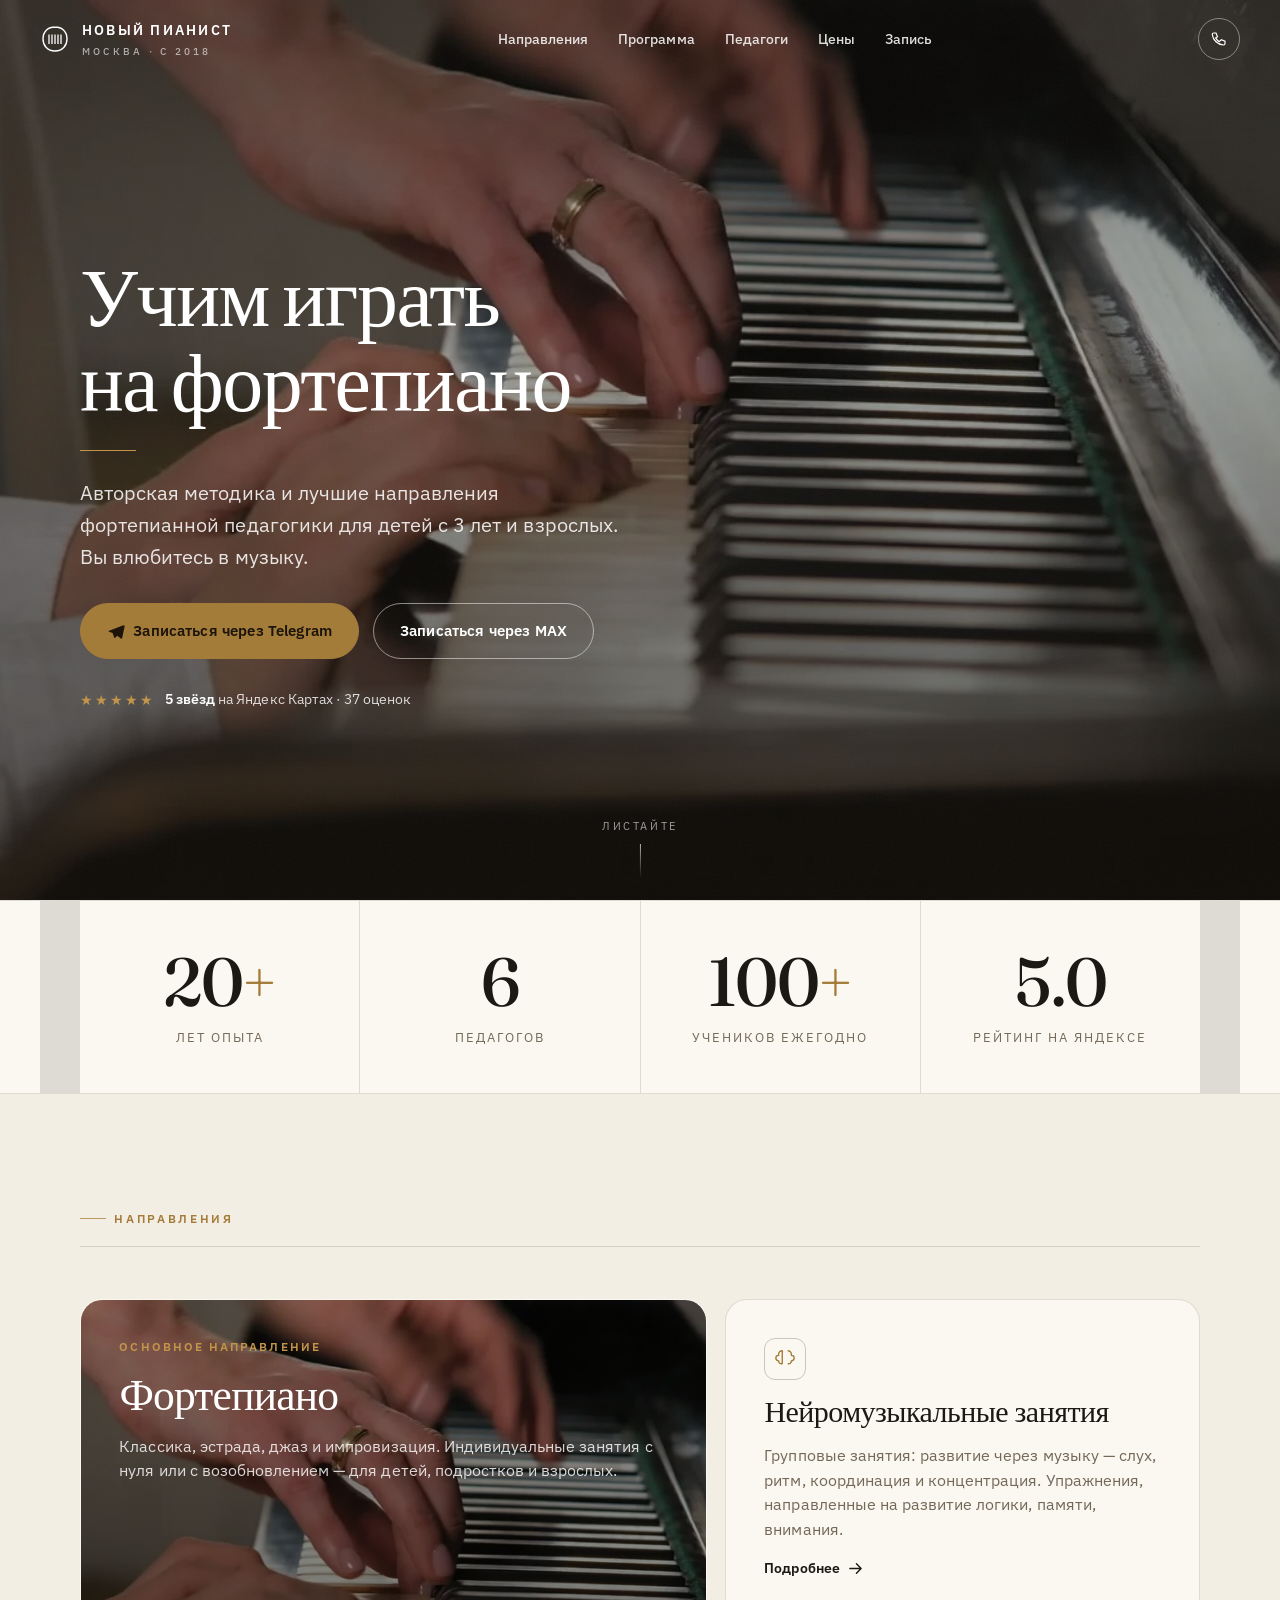
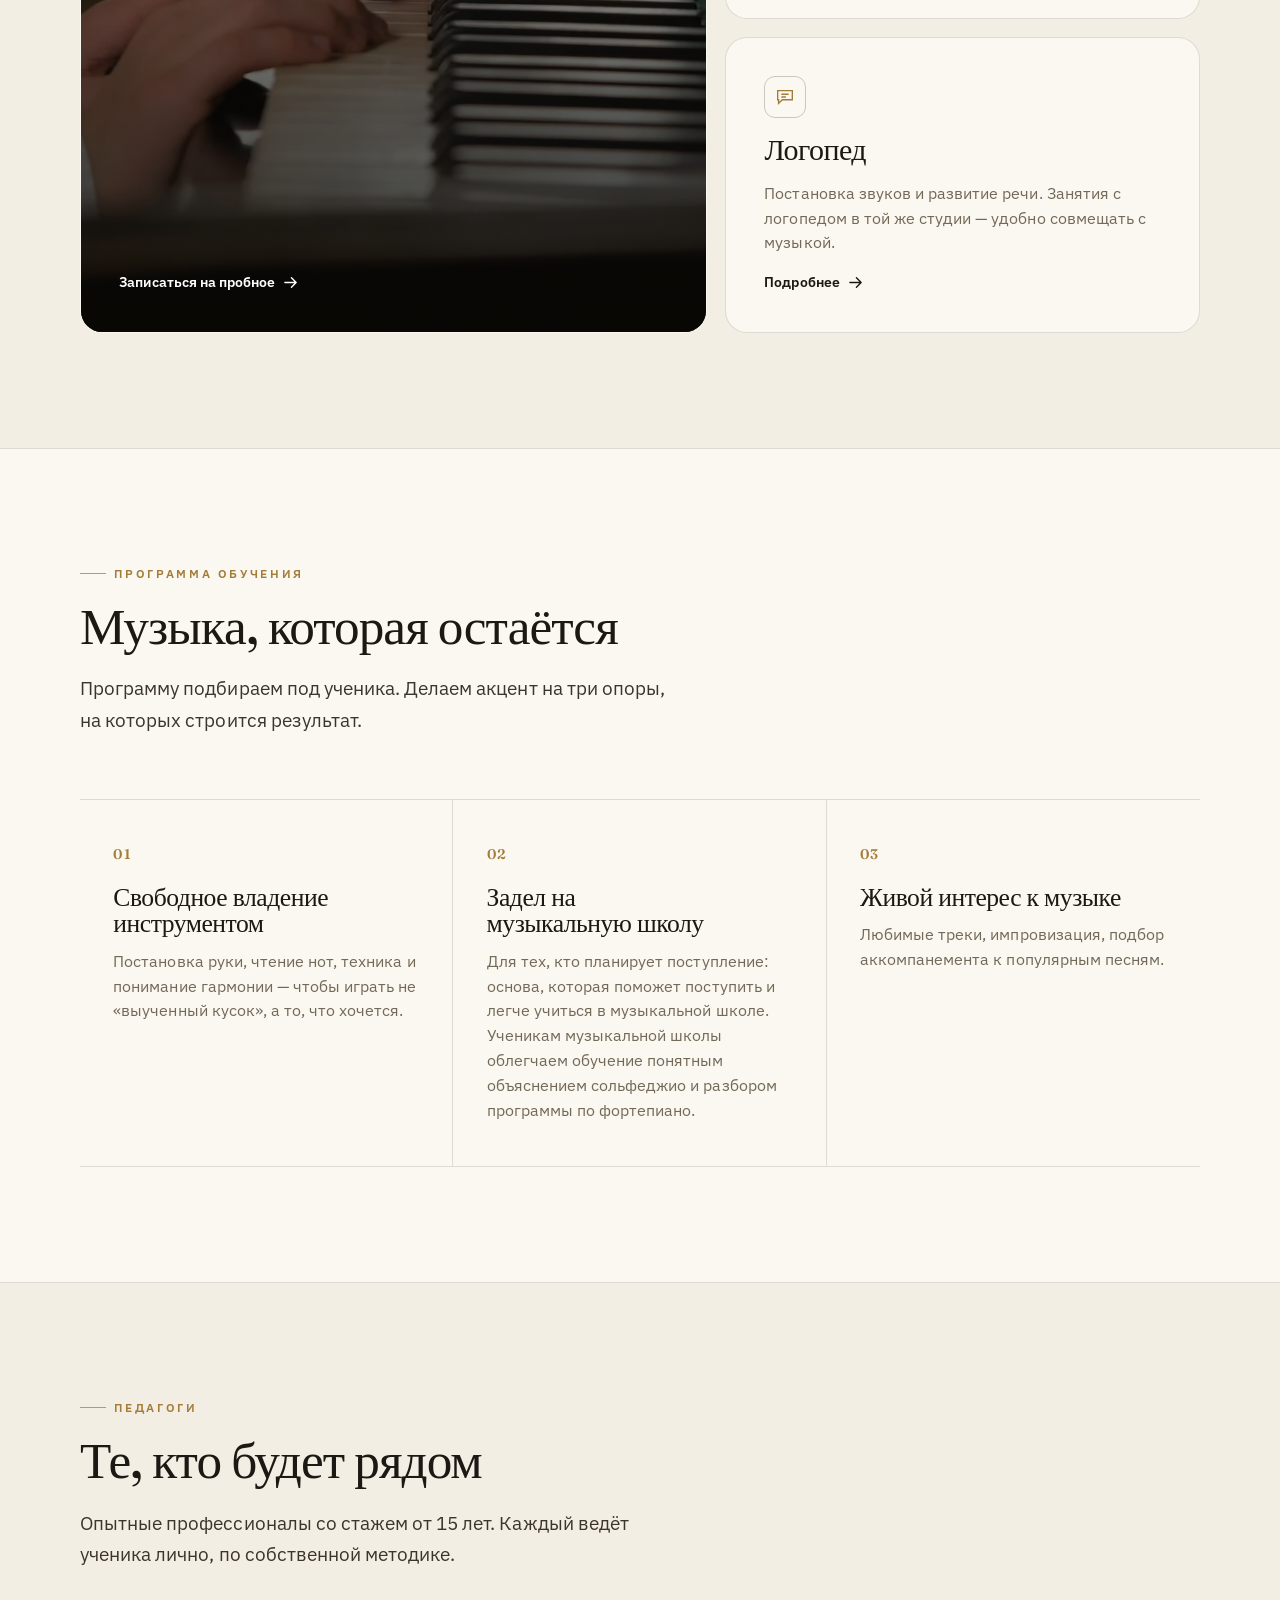
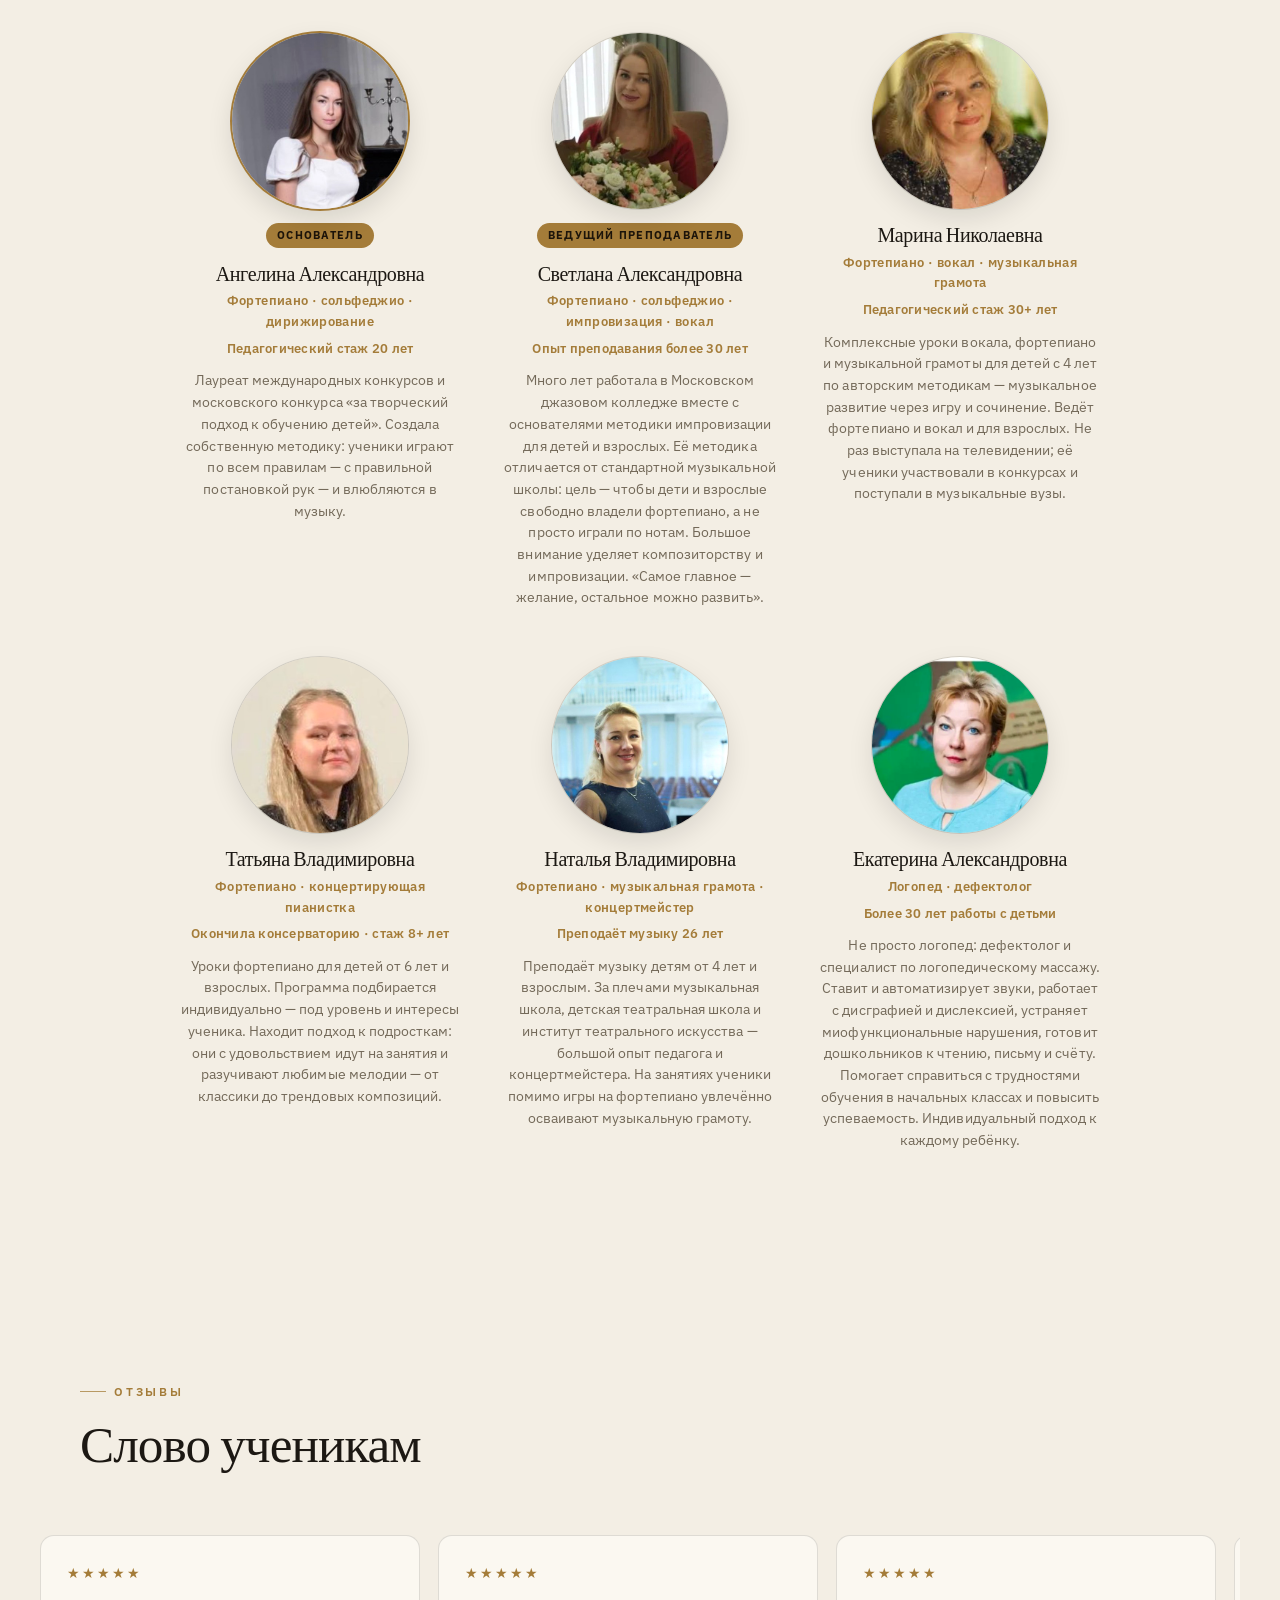
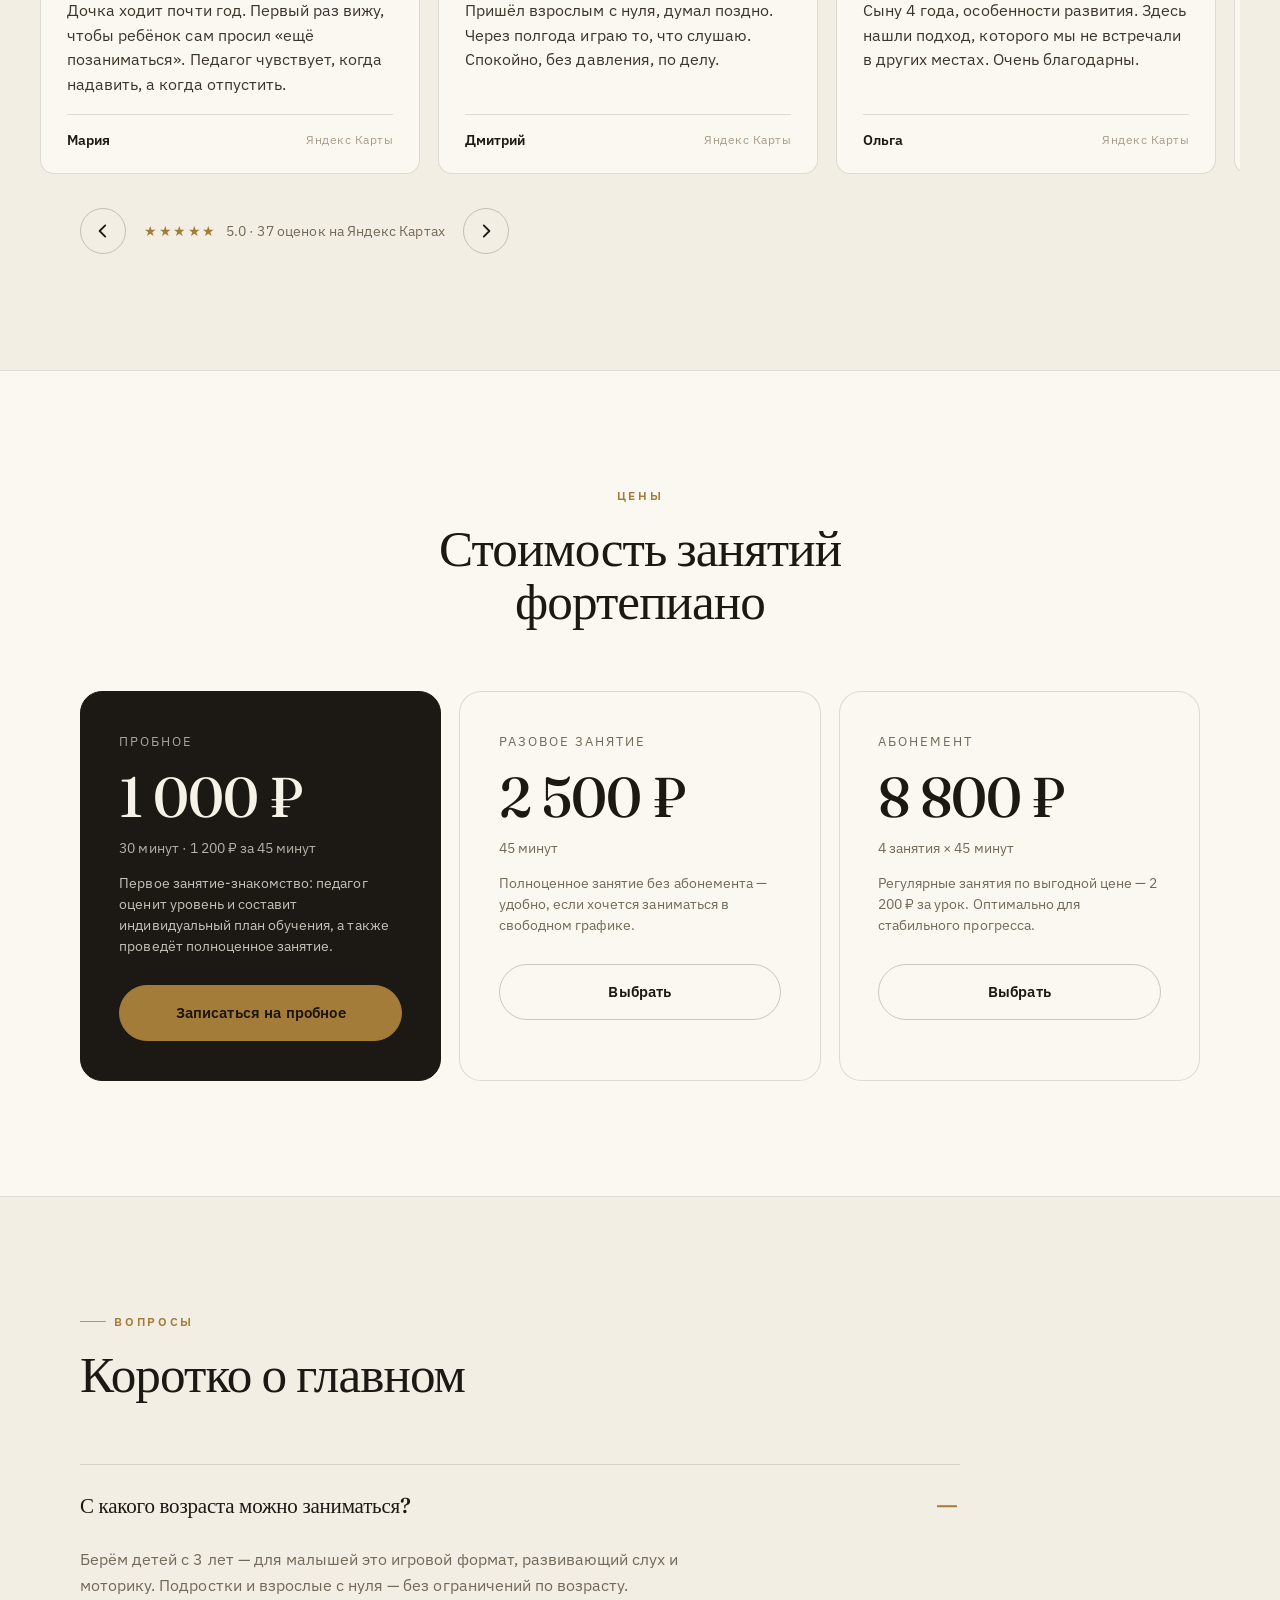
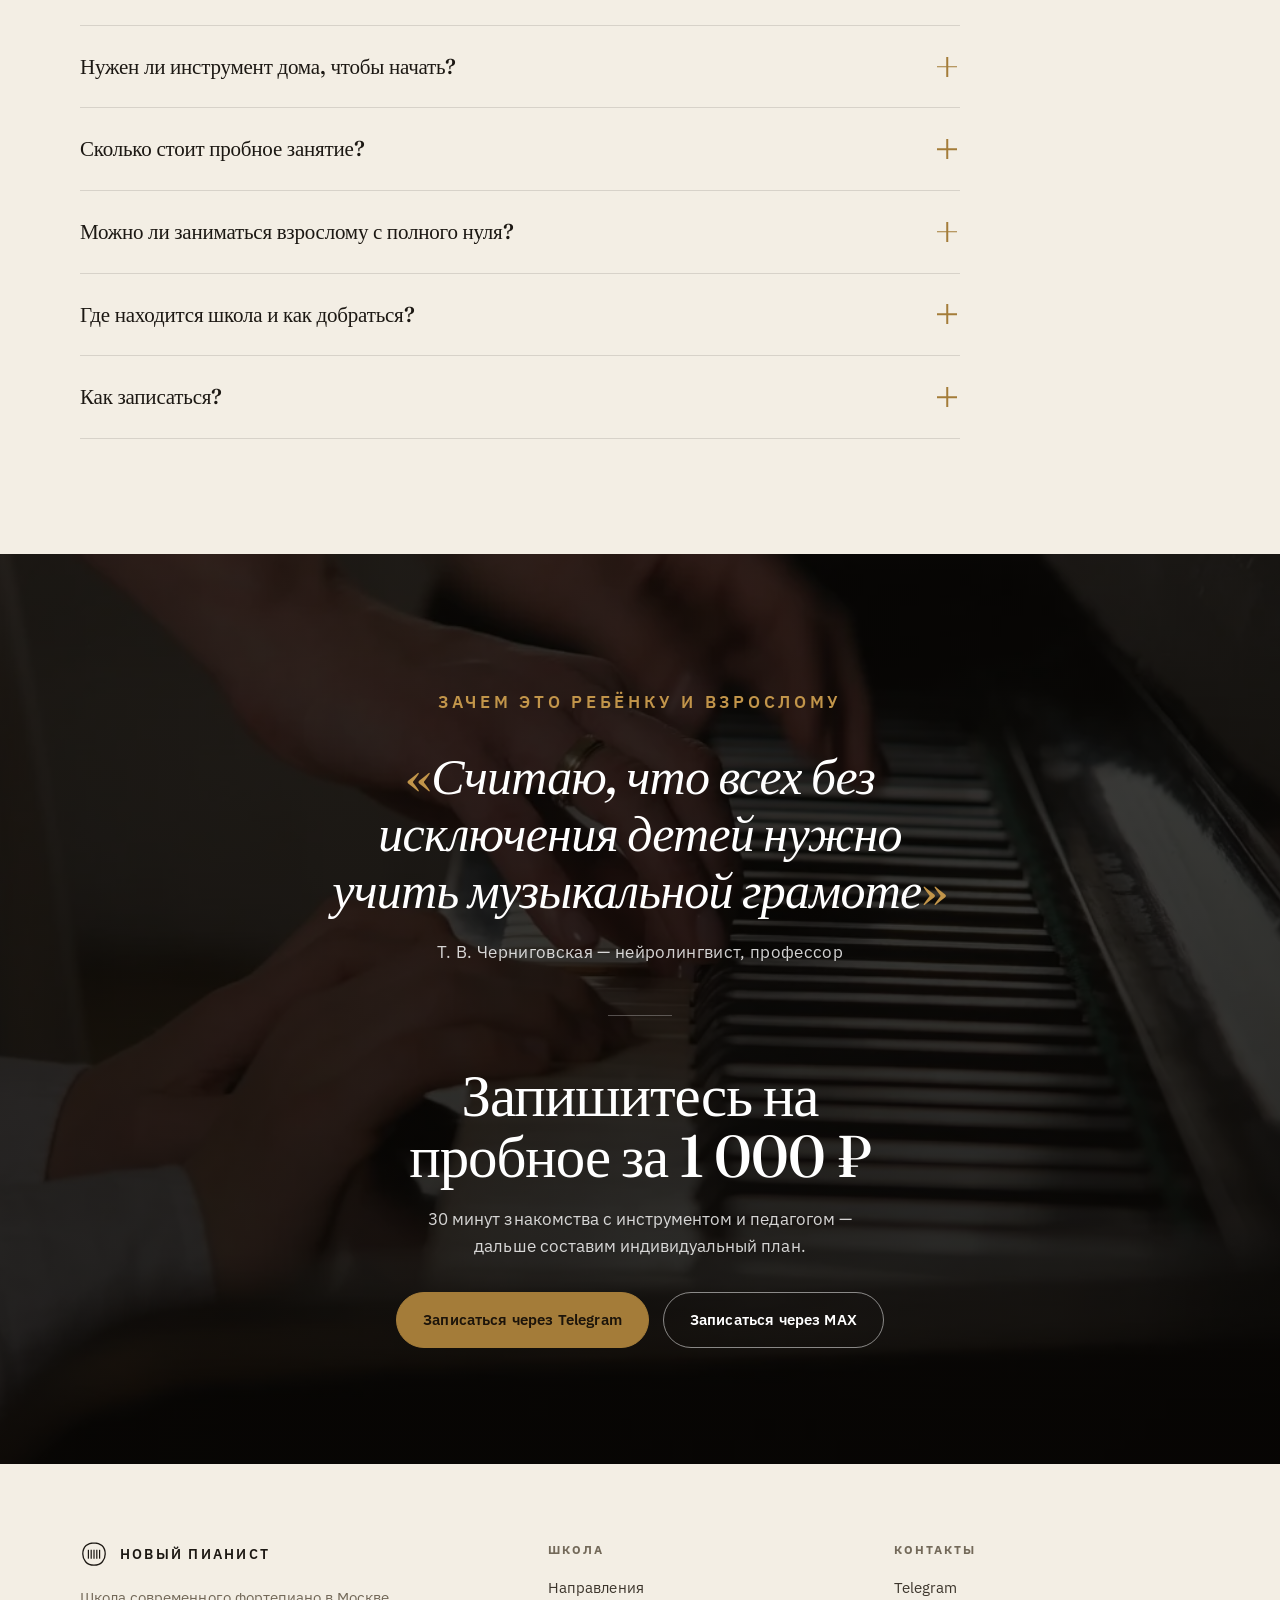
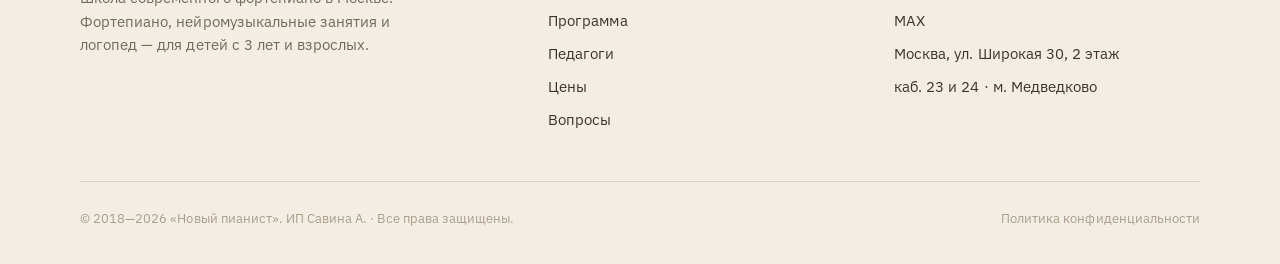
==== commit 06f90a56: "+педагог Светлана Александровна (2-й в roster) + правки от владельца - Светлана Александровна: реаль" ====
--- a/piano/index.html
+++ b/piano/index.html
@@ -5,7 +5,7 @@
 <meta name="viewport" content="width=device-width, initial-scale=1" />
 
 <title>Новый пианист — школа фортепиано, нейроразвитие и логопед | Москва, Медведково</title>
-<meta name="description" content="Учим играть на фортепиано детей с 3 лет и взрослых по своей методике. 5 педагогов, рейтинг 5.0 на Яндексе, с 2018 года. Также нейромузыкальные занятия и логопед. Пробное занятие — 1000 ₽. М. Медведково, ул. Широкая 30." />
+<meta name="description" content="Учим играть на фортепиано детей с 3 лет и взрослых по своей методике. 6 педагогов, рейтинг 5.0 на Яндексе, с 2018 года. Также нейромузыкальные занятия и логопед. Пробное занятие — 1000 ₽. М. Медведково, ул. Широкая 30." />
 <meta name="keywords" content="обучение фортепиано москва, уроки фортепиано медведково, школа фортепиано детям, фортепиано с нуля взрослым, музыкальная школа медведково, нейромузыкальные занятия, логопед свао" />
 <link rel="canonical" href="https://новыйпианист.рф/" />
 
@@ -13,7 +13,7 @@
 <meta property="og:type" content="website" />
 <meta property="og:locale" content="ru_RU" />
 <meta property="og:title" content="Новый пианист — школа фортепиано в Москве" />
-<meta property="og:description" content="Фортепиано для детей с 3 лет и взрослых. Авторская методика, 5 педагогов, 5.0 на Яндексе. Пробное занятие — 1000 ₽." />
+<meta property="og:description" content="Фортепиано для детей с 3 лет и взрослых. Авторская методика, 6 педагогов, 5.0 на Яндексе. Пробное занятие — 1000 ₽." />
 <meta property="og:image" content="assets/hero-keys.webp" />
 <meta name="twitter:card" content="summary_large_image" />
 
@@ -67,7 +67,7 @@
   "mainEntity": [
     {"@type":"Question","name":"С какого возраста можно заниматься фортепиано?","acceptedAnswer":{"@type":"Answer","text":"Берём детей с 3 лет — для малышей это игровой формат, развивающий слух и моторику. Подростки и взрослые с нуля — без ограничений по возрасту."}},
     {"@type":"Question","name":"Нужен ли инструмент дома для начала занятий?","acceptedAnswer":{"@type":"Answer","text":"Для первых занятий инструмент дома не обязателен. Когда станет понятно, что занятия в радость, поможем выбрать подходящий вариант под бюджет."}},
-    {"@type":"Question","name":"Сколько стоит пробное занятие?","acceptedAnswer":{"@type":"Answer","text":"Пробное занятие — 1000 ₽ за 30 минут или 1200 ₽ за 45 минут. Педагог знакомится с учеником и предлагает индивидуальный план."}},
+    {"@type":"Question","name":"Сколько стоит пробное занятие?","acceptedAnswer":{"@type":"Answer","text":"Пробное занятие — 1000 ₽ за 30 минут или 1200 ₽ за 45 минут. На нём педагог проводит полноценное занятие, чтобы оценить уровень ученика и составить индивидуальный план."}},
     {"@type":"Question","name":"Где находится школа?","acceptedAnswer":{"@type":"Answer","text":"Москва, ул. Широкая 30, 2 этаж, каб. 23 и 24, в пяти минутах от метро Медведково (СВАО)."}}
   ]
 }
@@ -135,7 +135,7 @@
   <div class="hero-inner">
     <h1 id="heroTitle">Учим играть на&nbsp;фортепиано</h1>
     <div class="hairline"></div>
-    <p class="hero-sub">Авторская методика и лучшие направления фортепианной педагогики для детей с 3 лет и взрослых до 99. Вы влюбитесь в музыку.</p>
+    <p class="hero-sub">Авторская методика и лучшие направления фортепианной педагогики для детей с 3 лет и взрослых. Вы влюбитесь в музыку.</p>
     <div class="hero-cta">
       <a class="btn btn-primary" href="tg://resolve?domain=newpianist_bot&start=lp_hero" target="_blank" rel="noopener">
         <svg viewBox="0 0 24 24" fill="currentColor" aria-hidden="true"><path d="M21.9 4.3 2.9 11.6c-1.1.4-1.1 1.1-.2 1.4l4.8 1.5 1.9 5.9c.2.6.4.8.9.8.5 0 .7-.2 1-.5l2.3-2.3 4.9 3.6c.9.5 1.5.2 1.7-.8l3.2-15c.3-1.3-.5-1.8-1.3-1.4Z"/></svg>
@@ -156,7 +156,7 @@
 <section class="stats" aria-label="Школа в цифрах" style="padding-block:0">
   <div class="wrap">
     <div class="stat reveal"><div class="v">20<span>+</span></div><div class="l">лет опыта</div></div>
-    <div class="stat reveal"><div class="v">5</div><div class="l">педагогов</div></div>
+    <div class="stat reveal"><div class="v">6</div><div class="l">педагогов</div></div>
     <div class="stat reveal"><div class="v">100<span>+</span></div><div class="l">учеников ежегодно</div></div>
     <div class="stat reveal"><div class="v">5.0</div><div class="l">рейтинг на Яндексе</div></div>
   </div>
@@ -245,8 +245,19 @@
         <span class="badge">Основатель</span>
         <h3>Ангелина Александровна</h3>
         <div class="role">Фортепиано · сольфеджио · дирижирование</div>
-        <p class="exp">Педагогический стаж 18 лет</p>
+        <p class="exp">Педагогический стаж 20 лет</p>
         <p>Лауреат международных конкурсов и московского конкурса «за творческий подход к обучению детей». Создала собственную методику: ученики играют по всем правилам — с правильной постановкой рук — и влюбляются в музыку.</p>
+      </article>
+
+      <article class="person reveal">
+        <div class="photo">
+          <img src="assets/teacher-svetlana-sq.jpg" alt="Светлана Александровна — ведущий преподаватель фортепиано, сольфеджио, импровизации и вокала" loading="lazy" />
+        </div>
+        <span class="badge">Ведущий преподаватель</span>
+        <h3>Светлана Александровна</h3>
+        <div class="role">Фортепиано · сольфеджио · импровизация · вокал</div>
+        <p class="exp">Опыт преподавания более 30 лет</p>
+        <p>Много лет работала в Московском джазовом колледже вместе с основателями методики импровизации для детей и взрослых. Её методика отличается от стандартной музыкальной школы: цель — чтобы дети и взрослые свободно владели фортепиано, а не просто играли по нотам. Большое внимание уделяет композиторству и импровизации. «Самое главное — желание, остальное можно развить».</p>
       </article>
 
       <article class="person reveal">
@@ -255,7 +266,7 @@
         </div>
         <h3>Марина Николаевна</h3>
         <div class="role">Фортепиано · вокал · музыкальная грамота</div>
-        <p class="exp">Педагогический стаж 8+ лет</p>
+        <p class="exp">Педагогический стаж 30+ лет</p>
         <p>Комплексные уроки вокала, фортепиано и музыкальной грамоты для детей с 4 лет по авторским методикам — музыкальное развитие через игру и сочинение. Ведёт фортепиано и вокал и для взрослых. Не раз выступала на телевидении; её ученики участвовали в конкурсах и поступали в музыкальные вузы.</p>
       </article>
 
@@ -396,11 +407,11 @@
       </details>
       <details class="faq-item">
         <summary class="faq-q">Сколько стоит пробное занятие?<span class="pm"></span></summary>
-        <div class="faq-a">Пробное занятие — 1 000 ₽ за 30 минут или 1 200 ₽ за 45 минут. На нём педагог знакомится с учеником и предлагает индивидуальный план обучения.</div>
+        <div class="faq-a">Пробное занятие — 1 000 ₽ за 30 минут или 1 200 ₽ за 45 минут. На нём педагог проводит полноценное занятие, чтобы оценить уровень ученика и составить индивидуальный план обучения.</div>
       </details>
       <details class="faq-item">
         <summary class="faq-q">Можно ли заниматься взрослому с полного нуля?<span class="pm"></span></summary>
-        <div class="faq-a">Да, и это одно из основных направлений. Отдельная методика для взрослых — без детских песен и со взрослым репертуаром.</div>
+        <div class="faq-a">Да, и это одно из основных направлений. Понятное объяснение нотной грамоты и игра любимых композиций — от классики до популярных мелодий, адаптированных под уровень ученика.</div>
       </details>
       <details class="faq-item">
         <summary class="faq-q">Где находится школа и как добраться?<span class="pm"></span></summary>
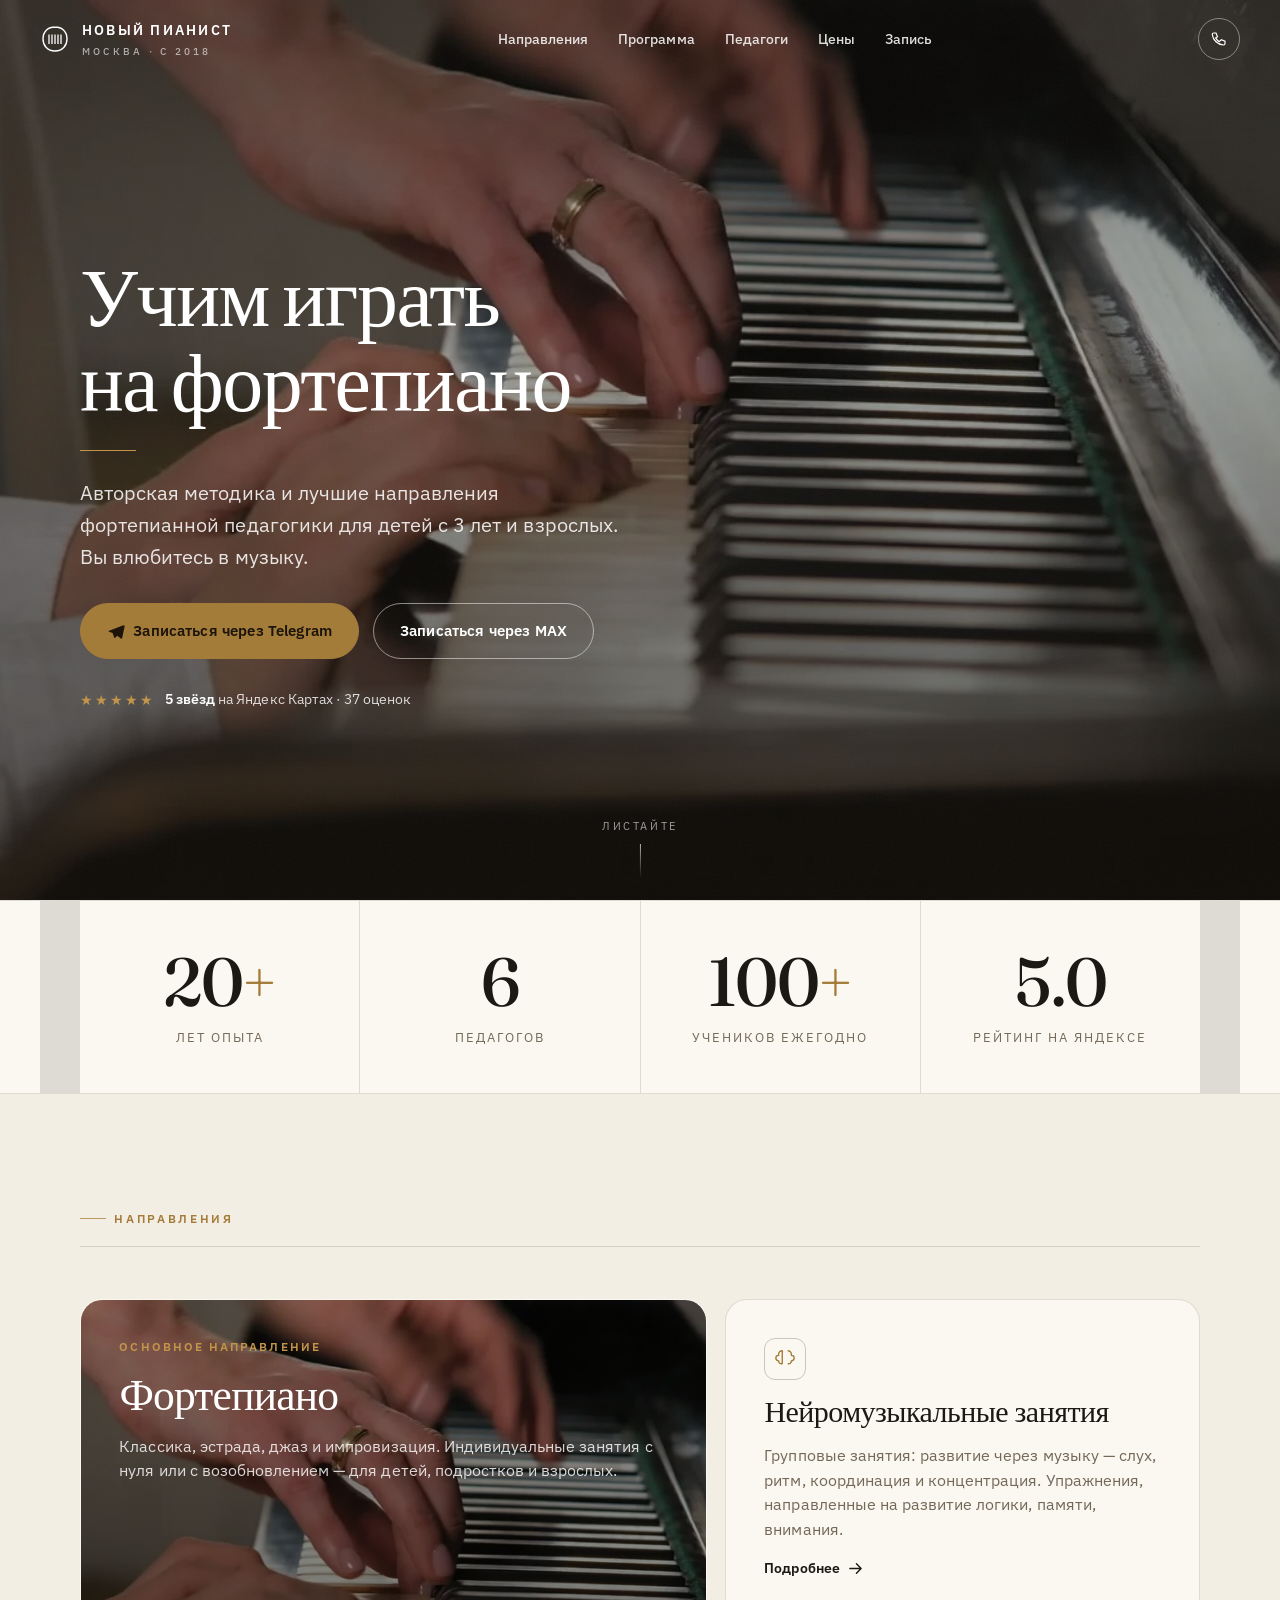
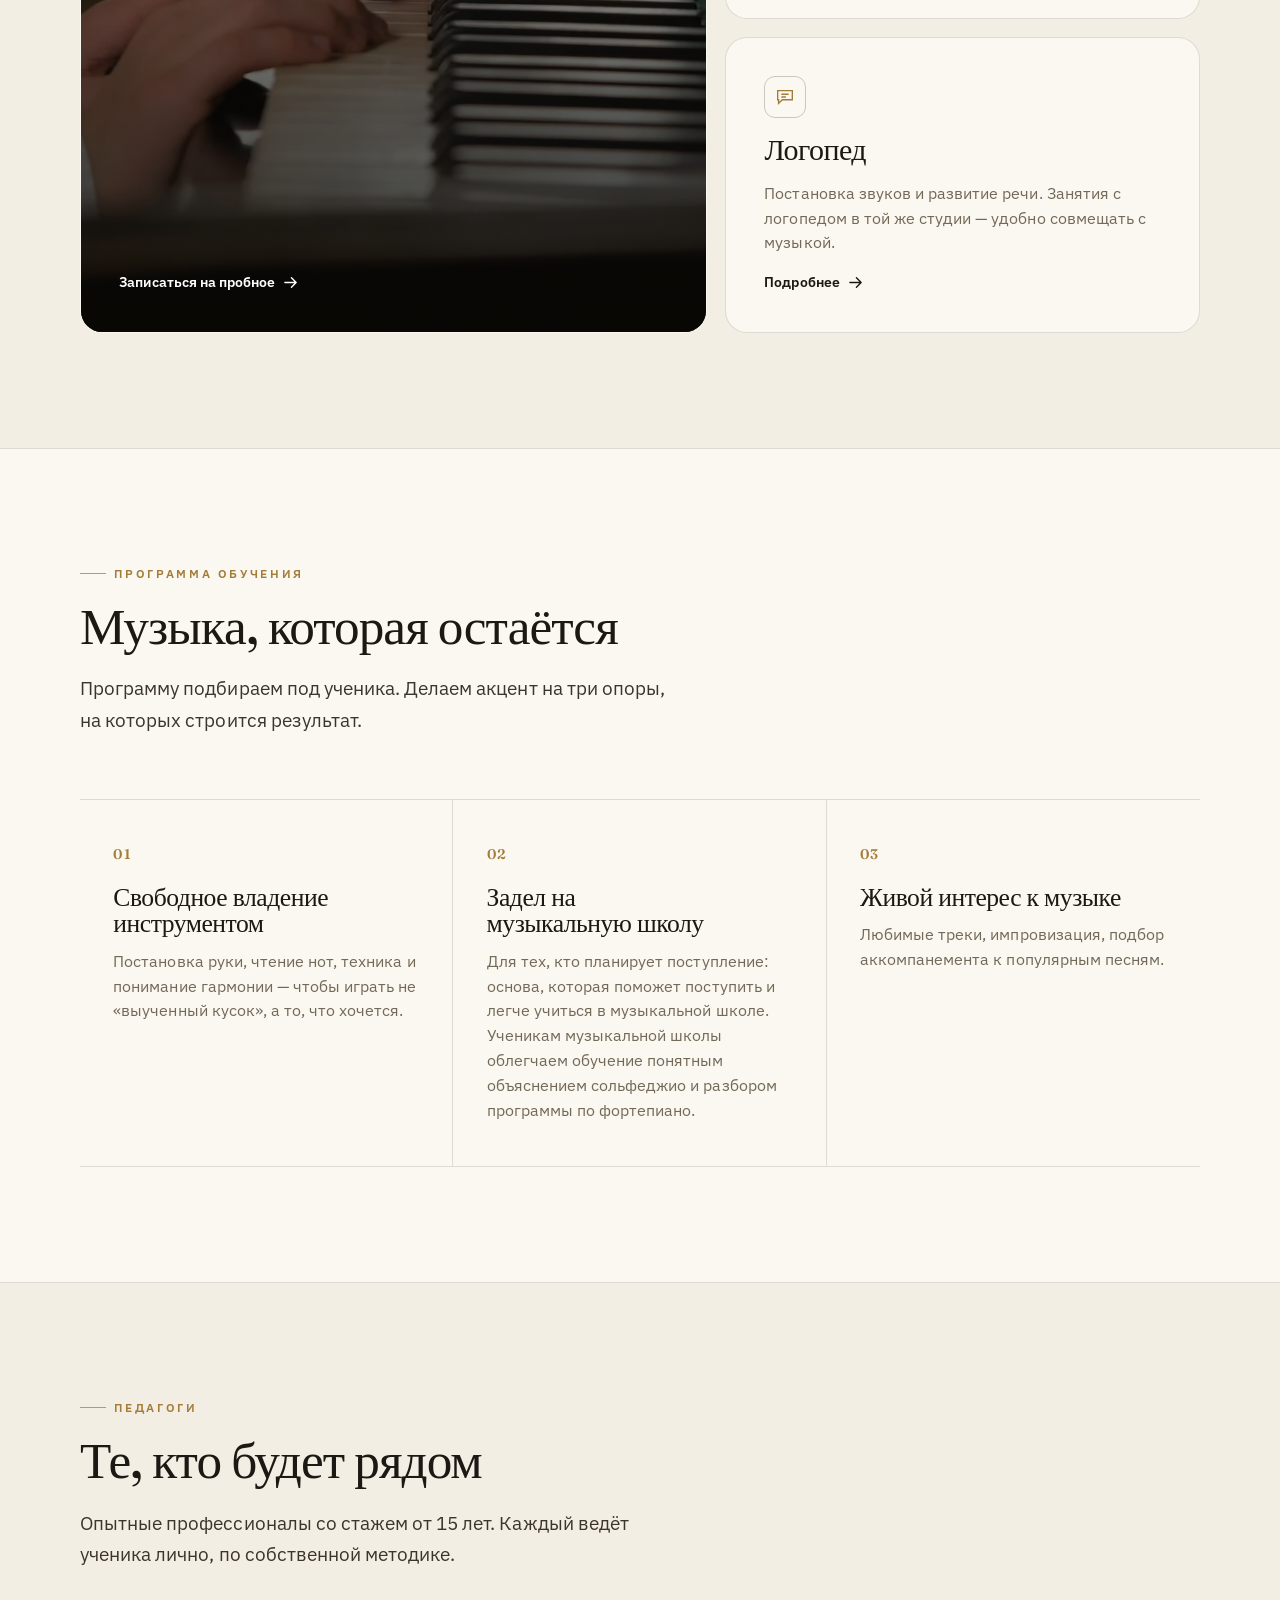
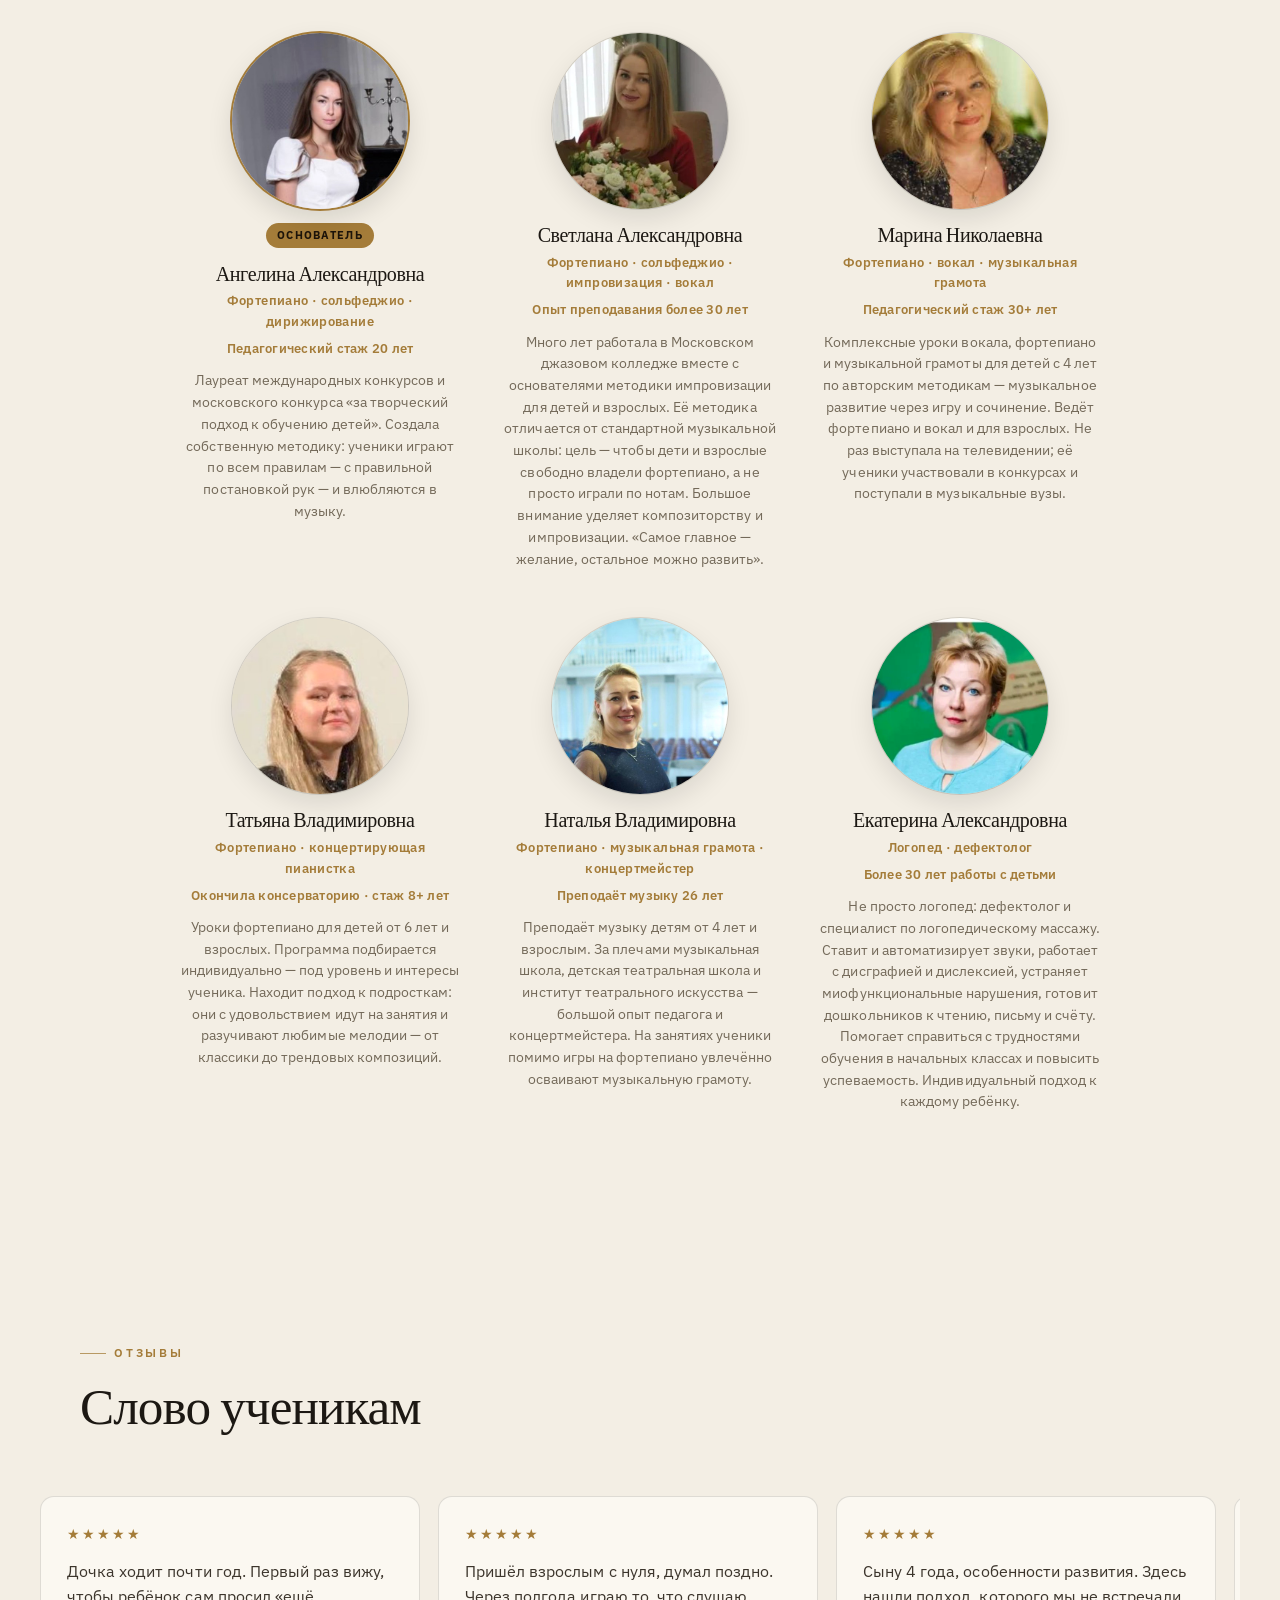
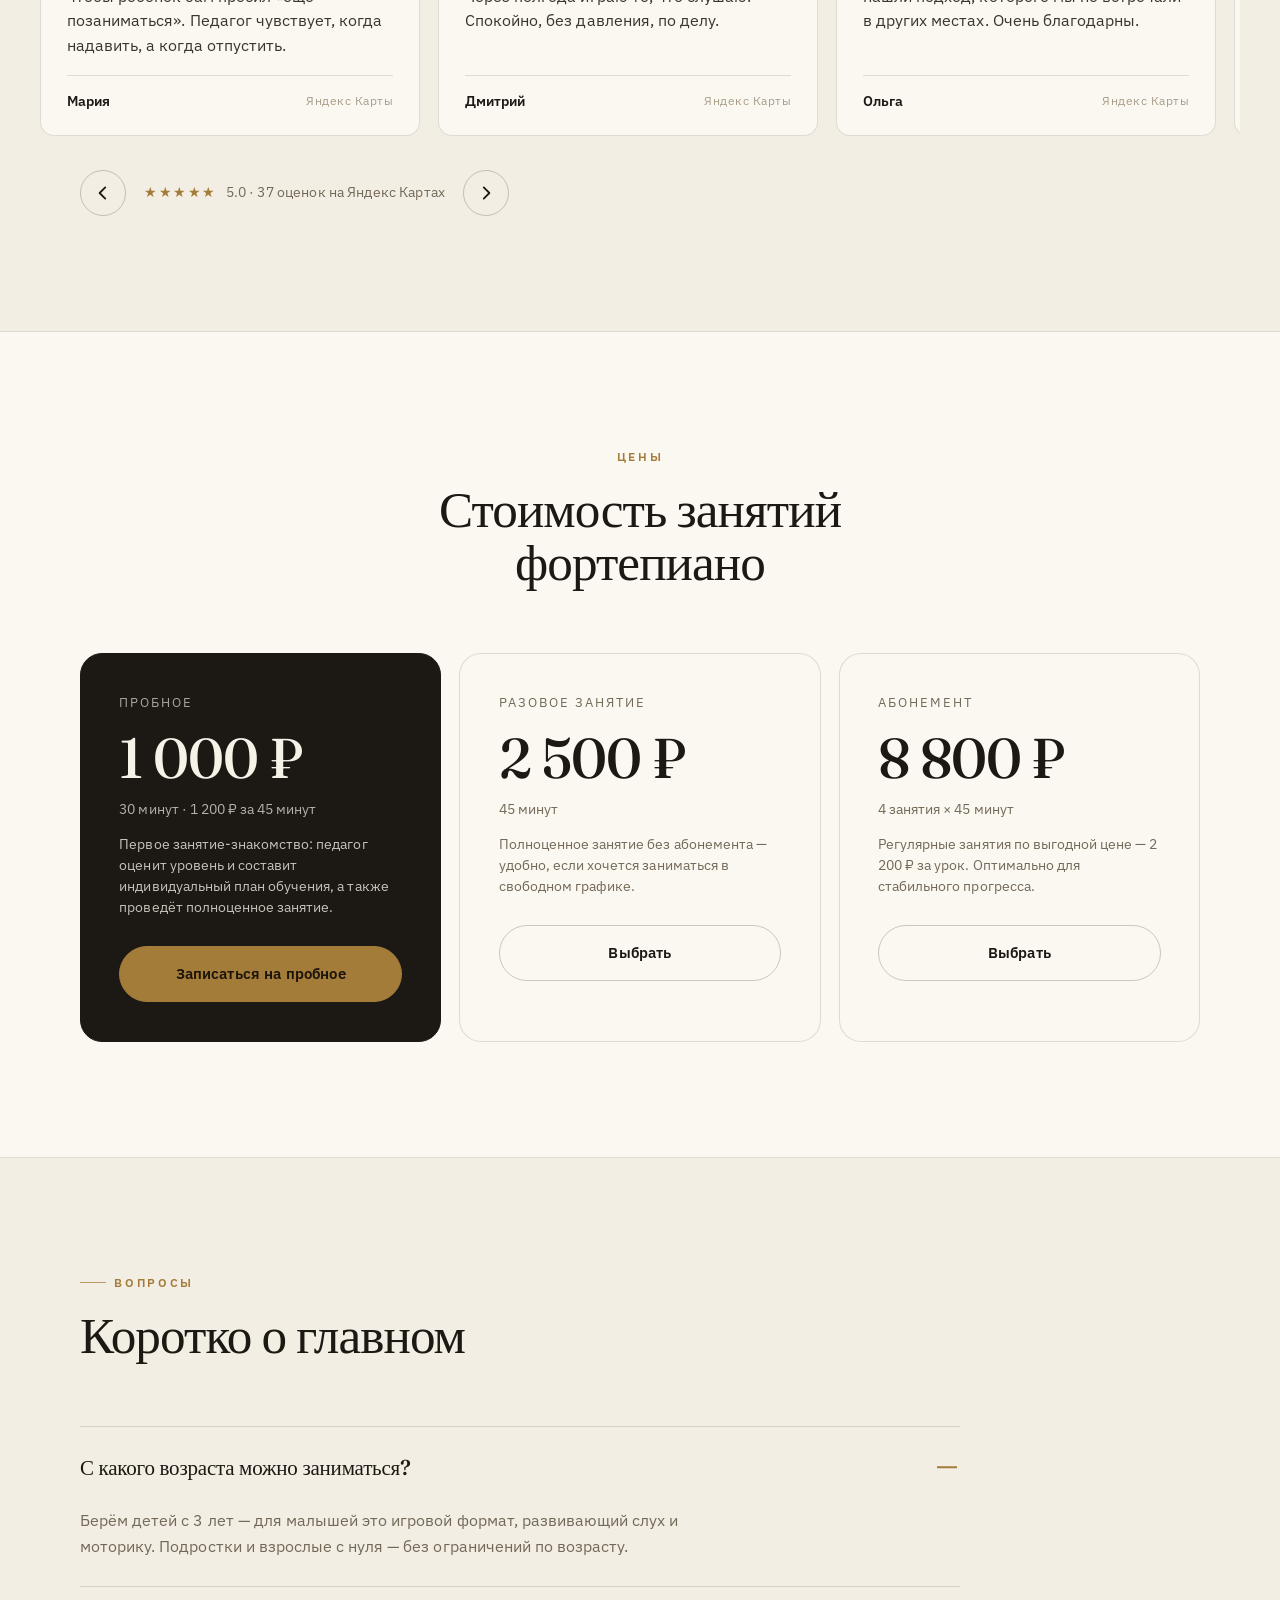
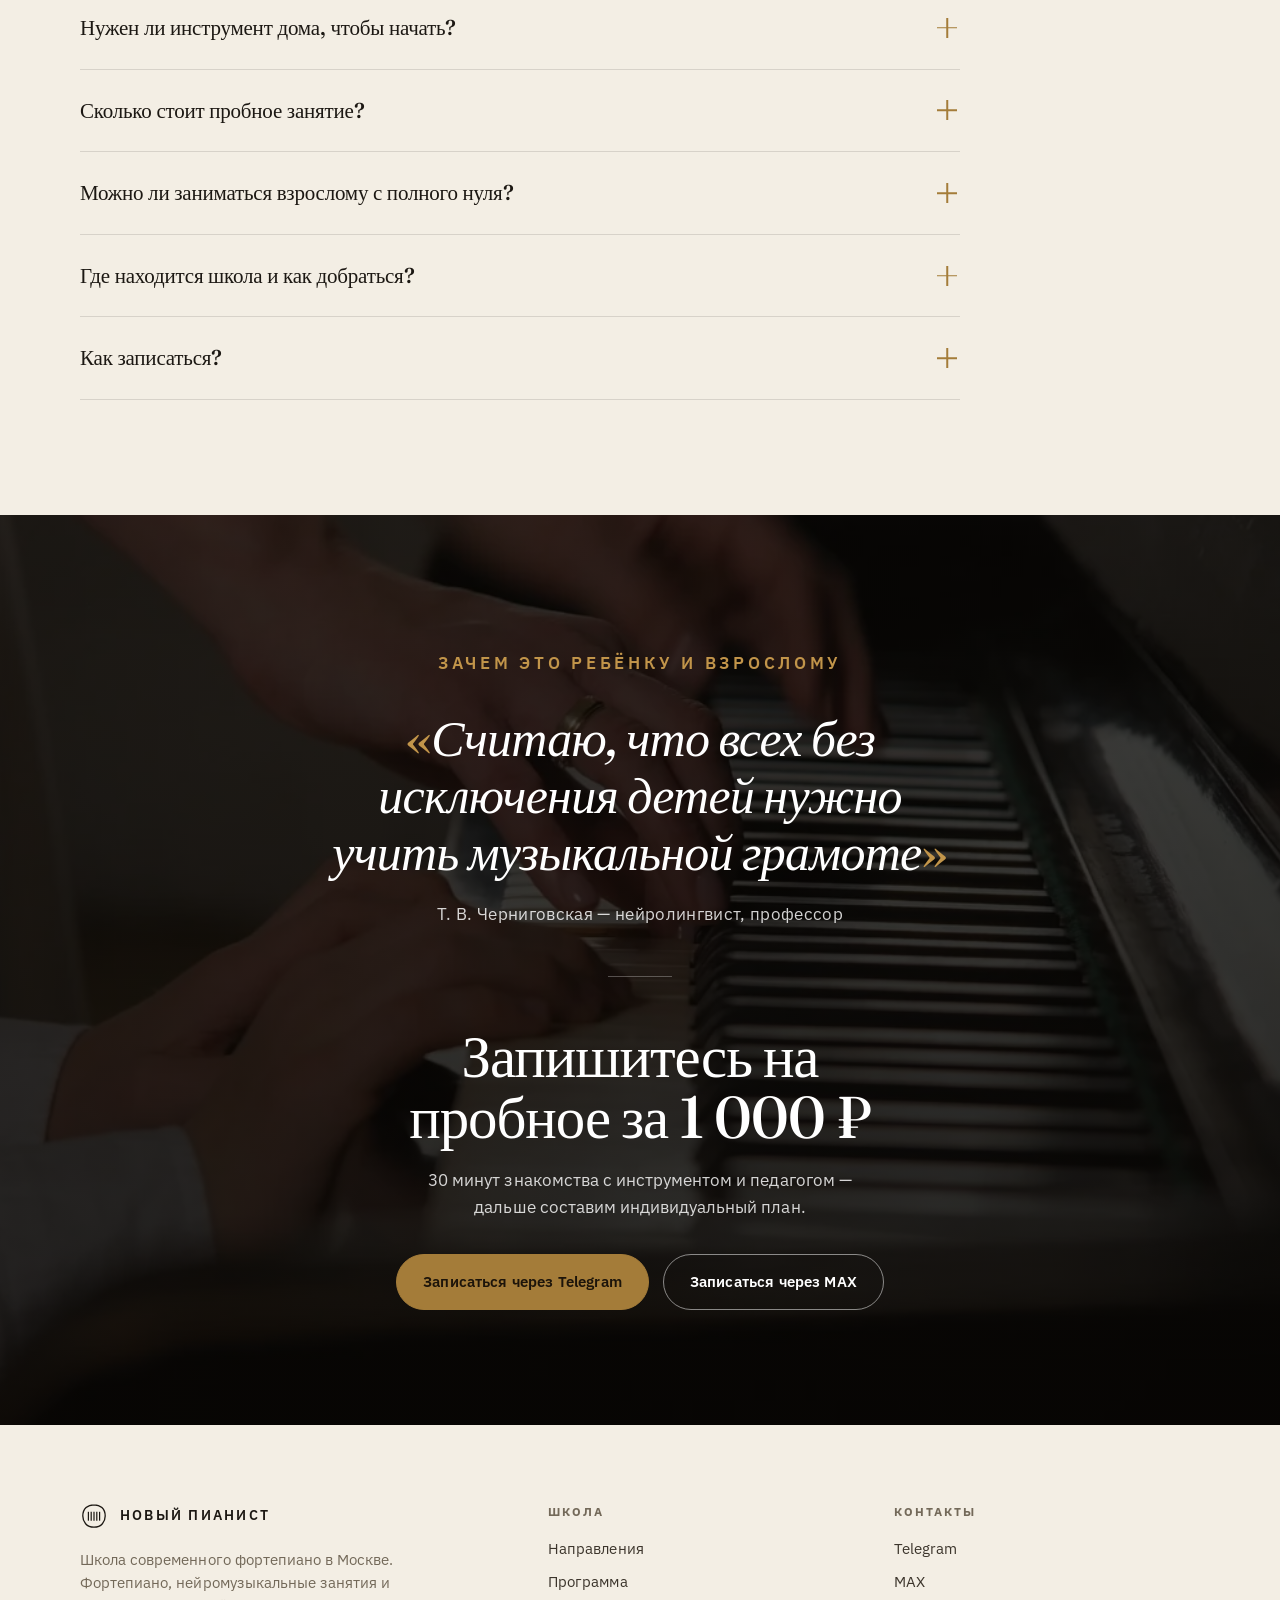
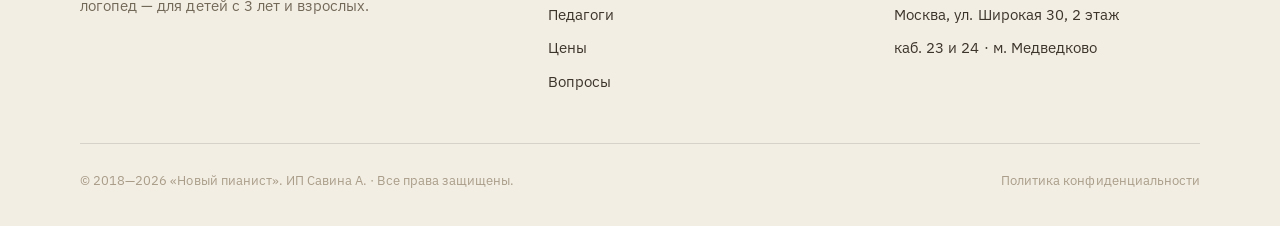
==== commit 0858d64e: "убрать badge «Ведущий преподаватель» с карточки Светланы Co-Authored-By: Claude Opus 4.8 (1M context" ====
--- a/piano/index.html
+++ b/piano/index.html
@@ -253,7 +253,6 @@
         <div class="photo">
           <img src="assets/teacher-svetlana-sq.jpg" alt="Светлана Александровна — ведущий преподаватель фортепиано, сольфеджио, импровизации и вокала" loading="lazy" />
         </div>
-        <span class="badge">Ведущий преподаватель</span>
         <h3>Светлана Александровна</h3>
         <div class="role">Фортепиано · сольфеджио · импровизация · вокал</div>
         <p class="exp">Опыт преподавания более 30 лет</p>
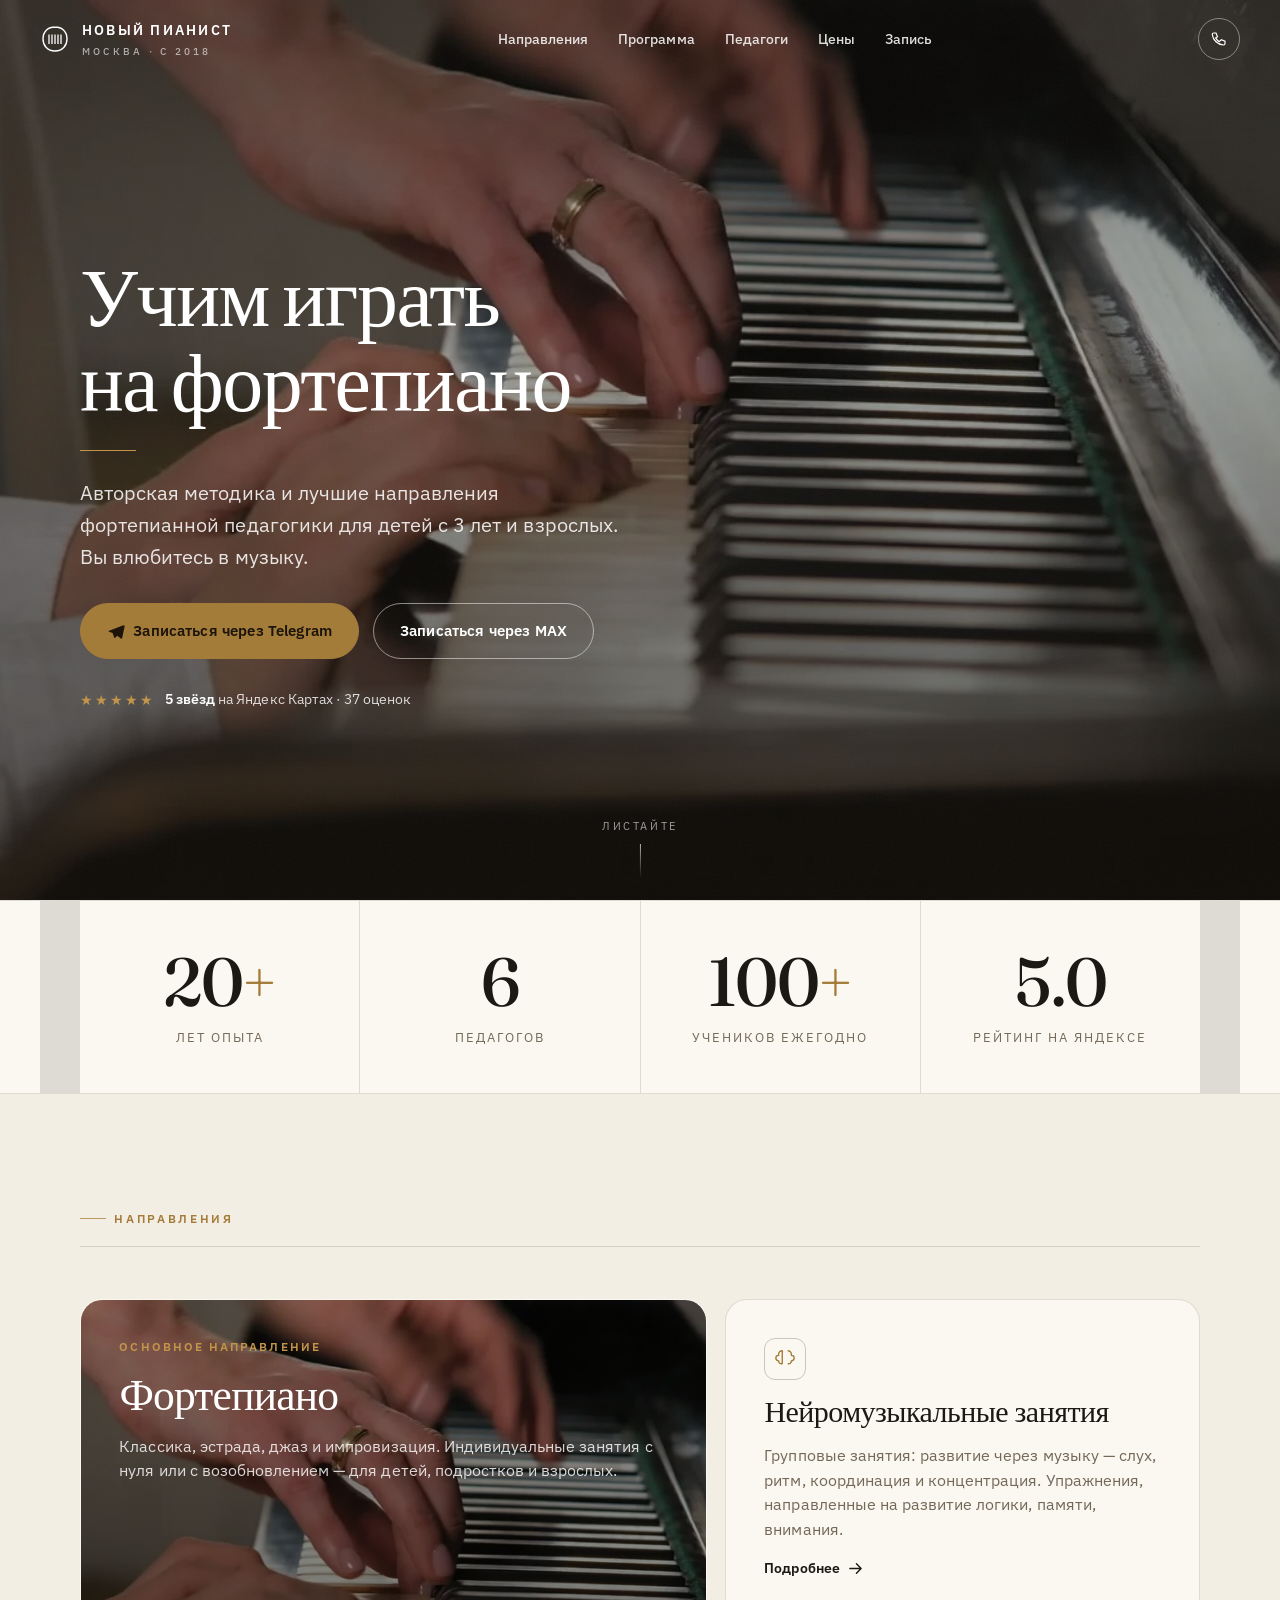
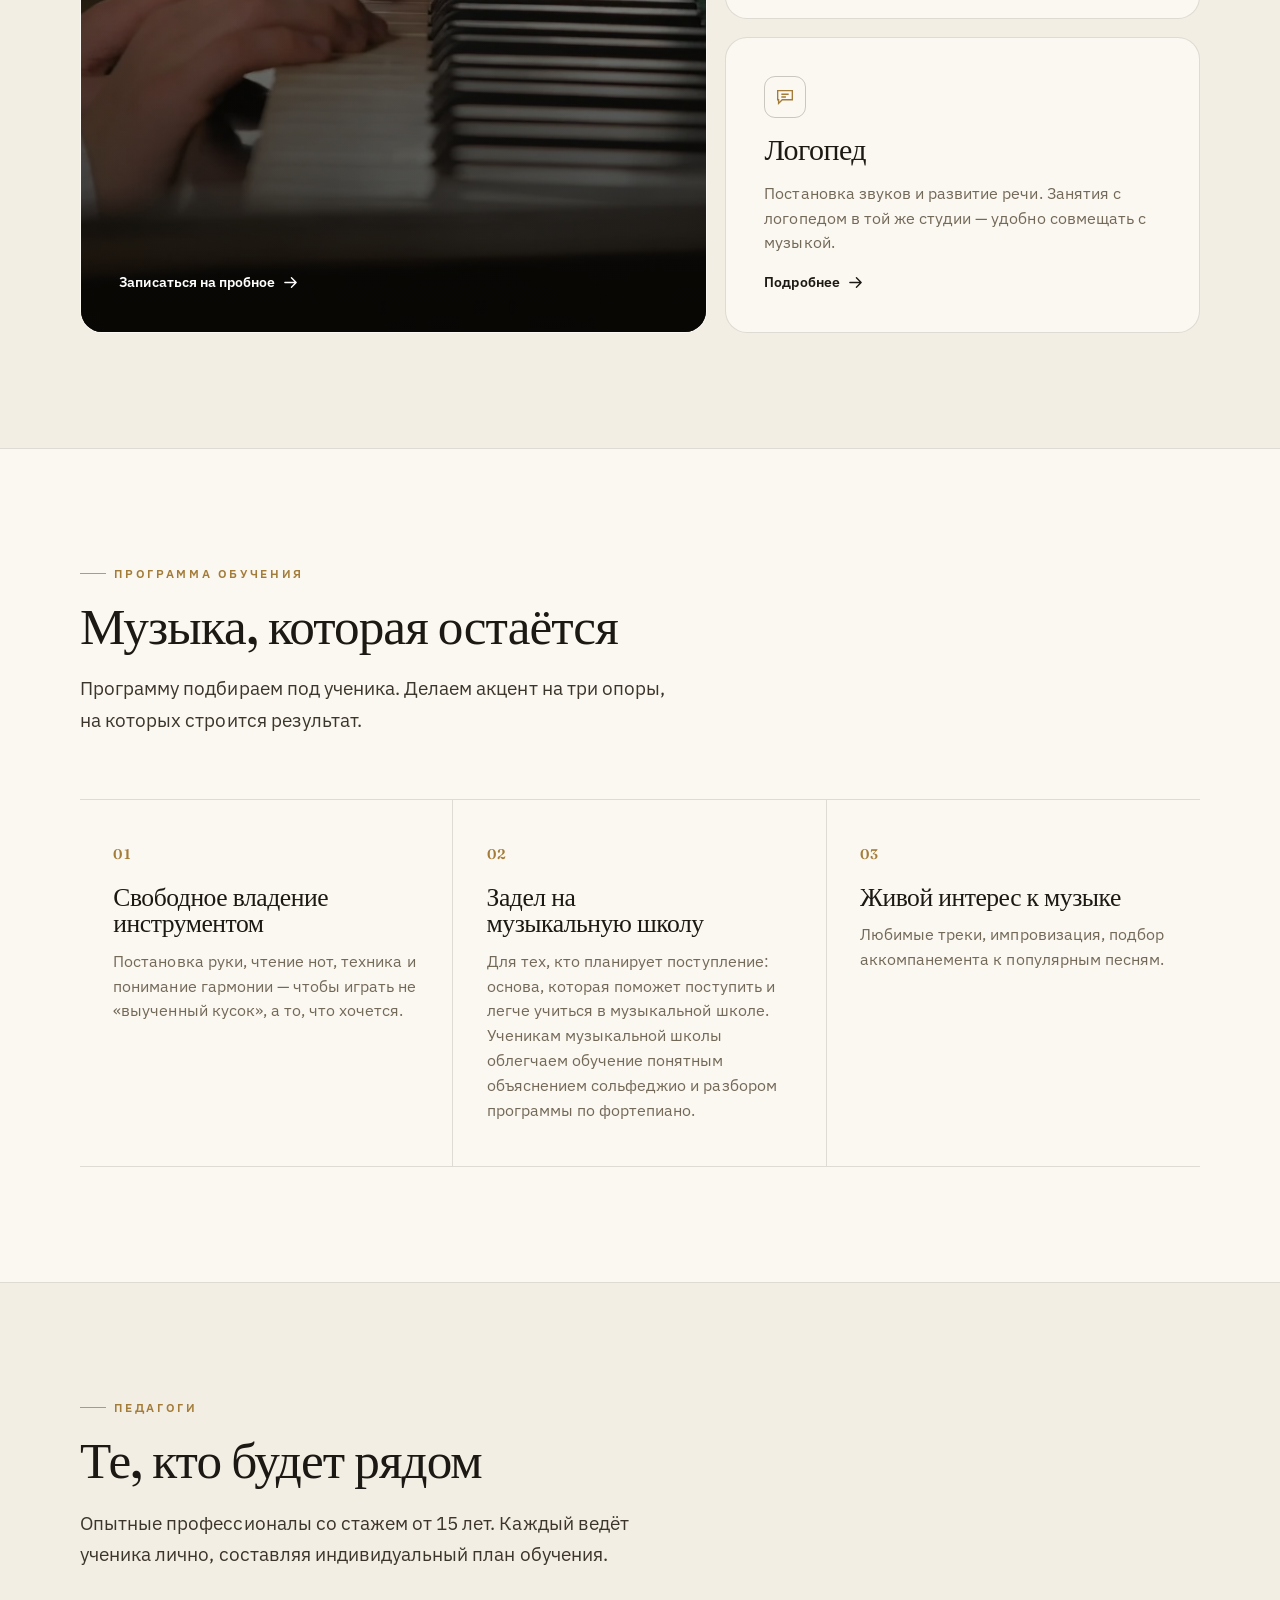
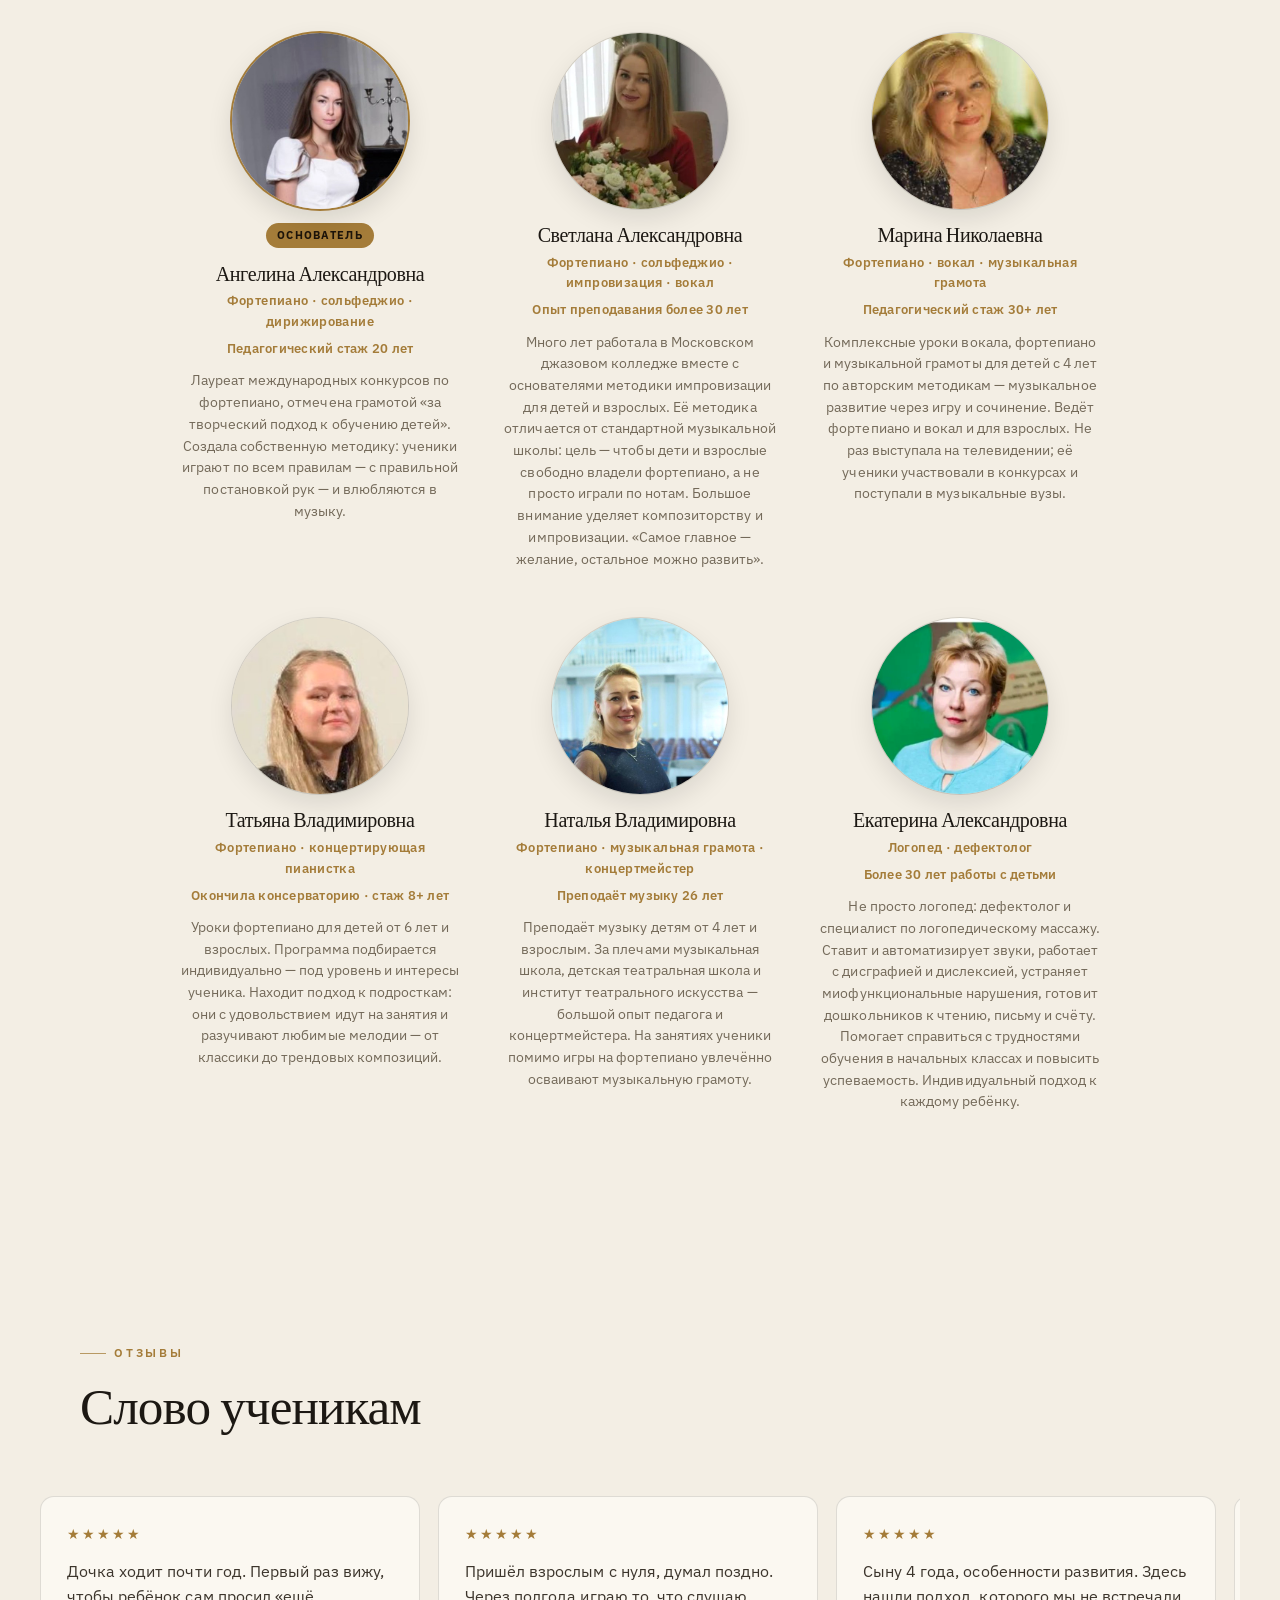
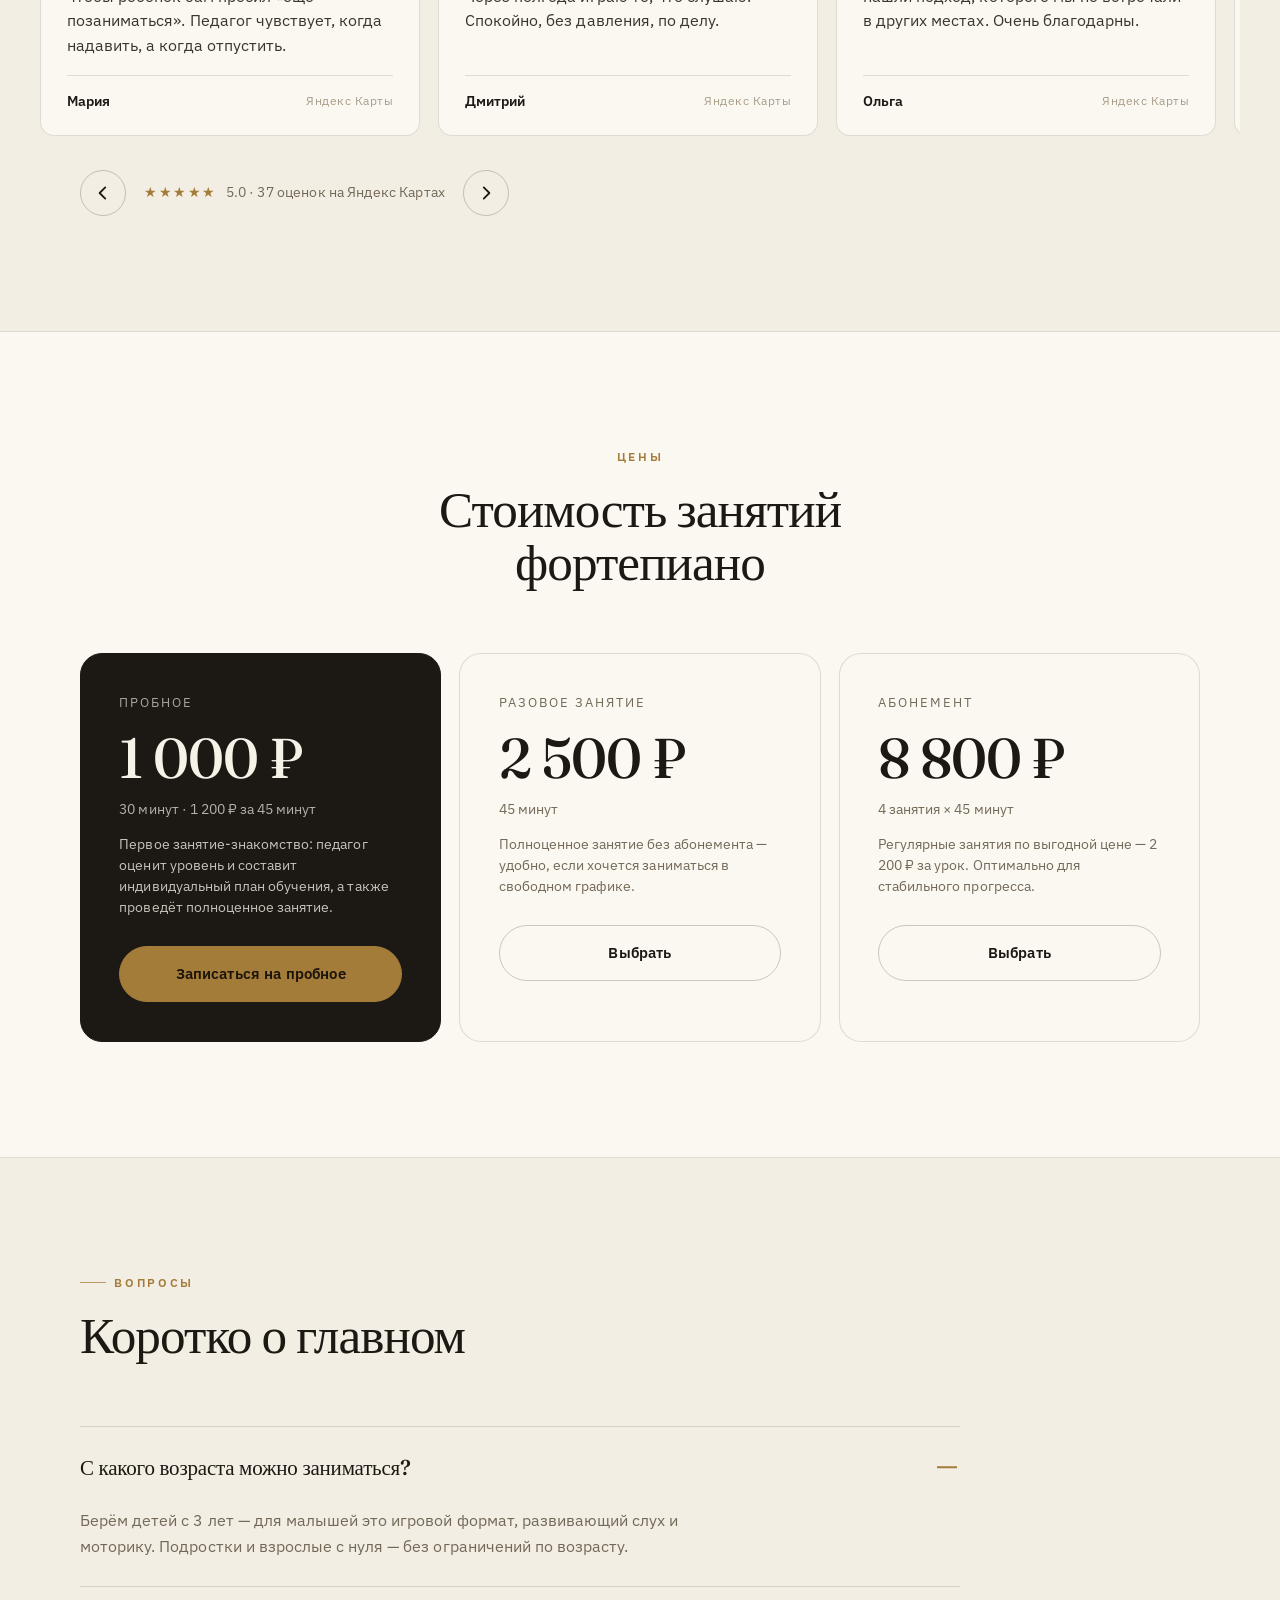
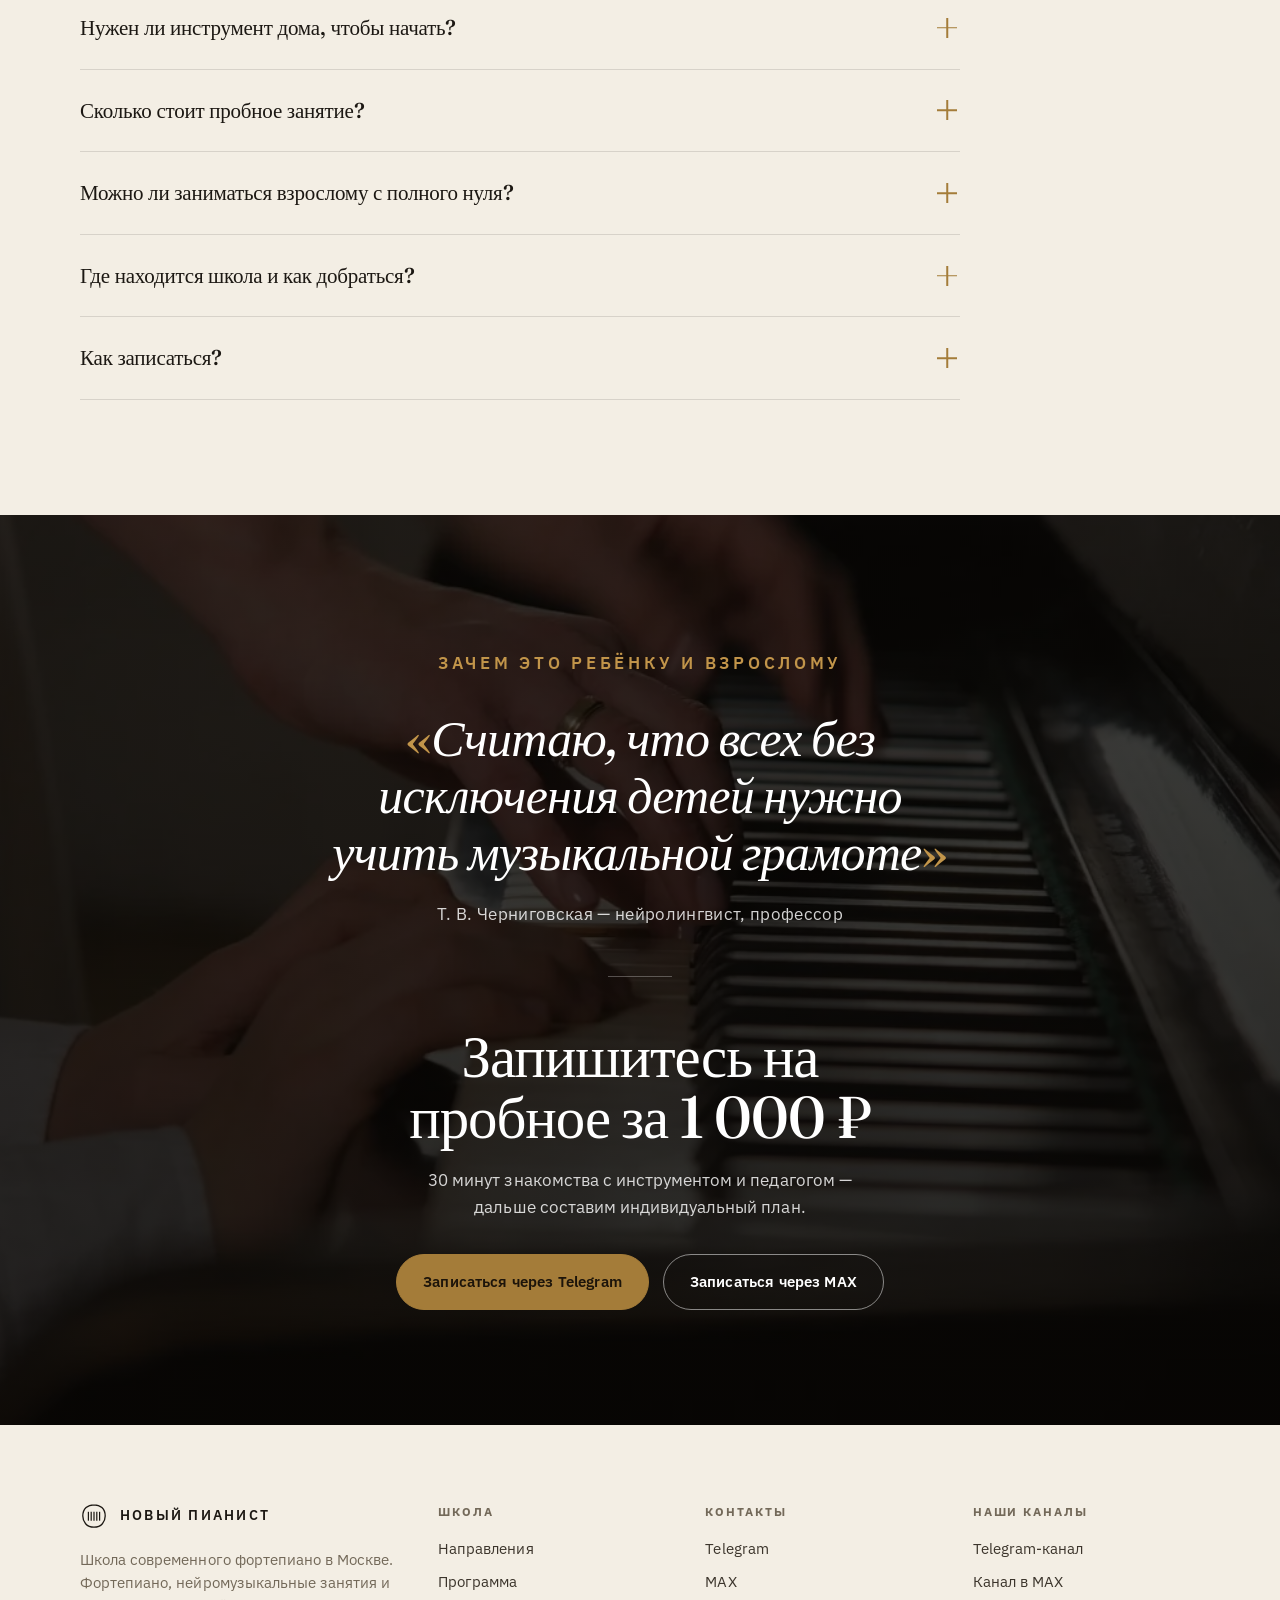
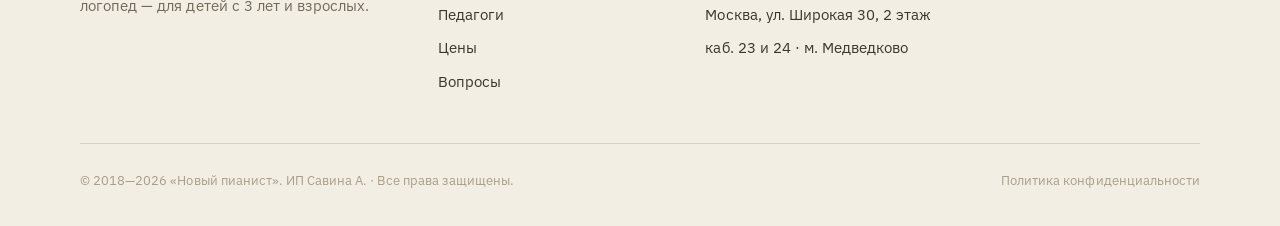
==== commit 47b02426: "landing: правки от владельца — текст педагогов/основателя + каналы в футере - lead педагогов: «по со" ====
--- a/piano/index.html
+++ b/piano/index.html
@@ -235,7 +235,7 @@
     <div class="section-head">
       <p class="eyebrow">Педагоги</p>
       <h2>Те, кто будет рядом</h2>
-      <p class="lead">Опытные профессионалы со стажем от 15&nbsp;лет. Каждый ведёт ученика лично, по собственной методике.</p>
+      <p class="lead">Опытные профессионалы со стажем от 15&nbsp;лет. Каждый ведёт ученика лично, составляя индивидуальный план обучения.</p>
     </div>
     <div class="team-grid">
       <article class="person is-founder reveal">
@@ -246,7 +246,7 @@
         <h3>Ангелина Александровна</h3>
         <div class="role">Фортепиано · сольфеджио · дирижирование</div>
         <p class="exp">Педагогический стаж 20 лет</p>
-        <p>Лауреат международных конкурсов и московского конкурса «за творческий подход к обучению детей». Создала собственную методику: ученики играют по всем правилам — с правильной постановкой рук — и влюбляются в музыку.</p>
+        <p>Лауреат международных конкурсов по фортепиано, отмечена грамотой «за творческий подход к обучению детей». Создала собственную методику: ученики играют по всем правилам — с правильной постановкой рук — и влюбляются в музыку.</p>
       </article>
 
       <article class="person reveal">
@@ -470,6 +470,11 @@
         <p>Москва, ул. Широкая 30, 2 этаж</p>
         <p>каб. 23 и 24 · м. Медведково</p>
       </div>
+      <div class="footer-col">
+        <h4>Наши каналы</h4>
+        <a href="tg://resolve?domain=fortepiano_interesno" target="_blank" rel="noopener">Telegram-канал</a>
+        <a href="https://max.ru/join/bL2gfRJVwHlhezNFnCtvzjDV47IcWpUTI8-qL_sQQGY" target="_blank" rel="noopener">Канал в MAX</a>
+      </div>
     </div>
     <div class="footer-bottom">
       <span>© 2018—2026 «Новый пианист». ИП Савина А. · Все права защищены.</span>
--- a/piano/styles.css
+++ b/piano/styles.css
@@ -425,7 +425,7 @@
 
 /* ---------- Footer ---------- */
 .site-footer{background:var(--bg);padding-block:clamp(48px,6vw,80px) 36px}
-.footer-top{display:grid;grid-template-columns:1.4fr 1fr 1fr;gap:40px;padding-bottom:40px;border-bottom:1px solid var(--sep)}
+.footer-top{display:grid;grid-template-columns:1.4fr 1fr 1fr 1fr;gap:40px;padding-bottom:40px;border-bottom:1px solid var(--sep)}
 .footer-top .brand{color:var(--fg)}
 .footer-blurb{color:var(--muted);font-size:14.5px;line-height:1.6;max-width:38ch;margin-top:18px}
 .footer-col h4{font-size:12px;letter-spacing:.16em;text-transform:uppercase;color:var(--muted);margin-bottom:16px}
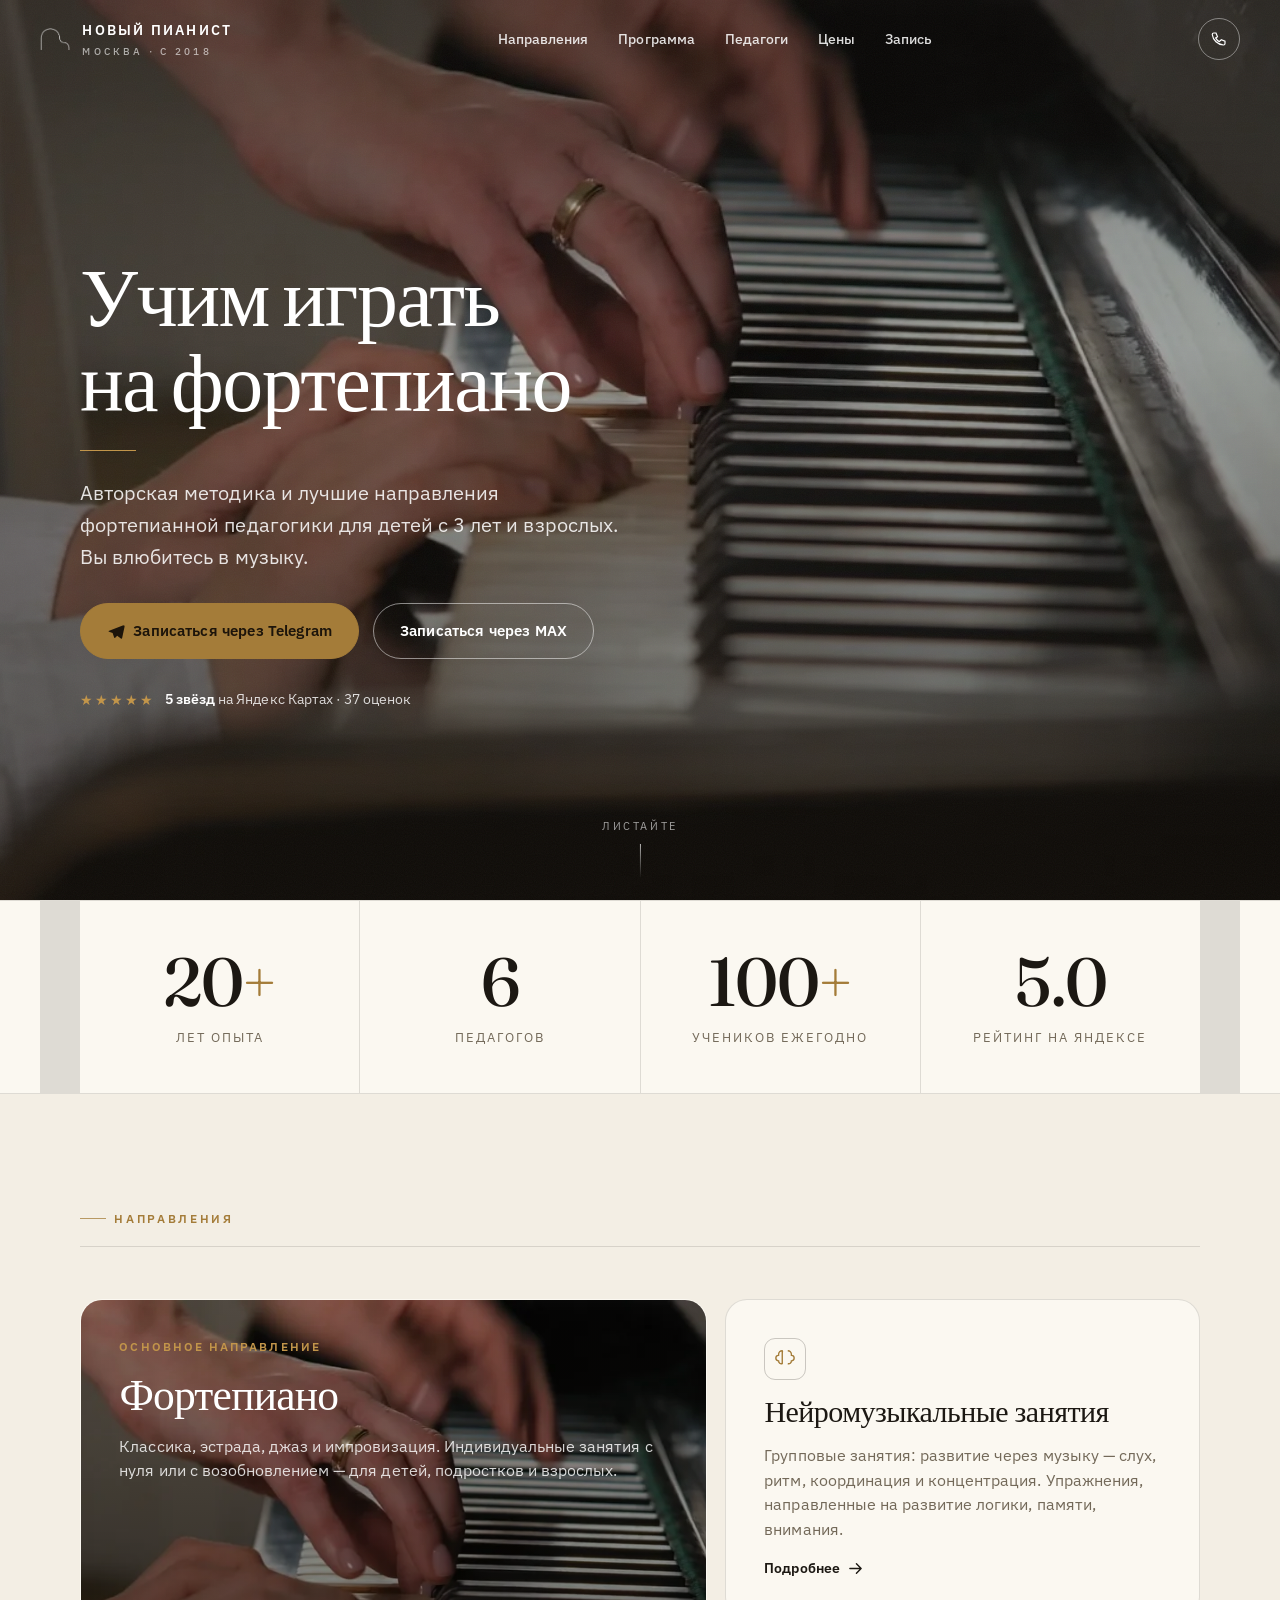
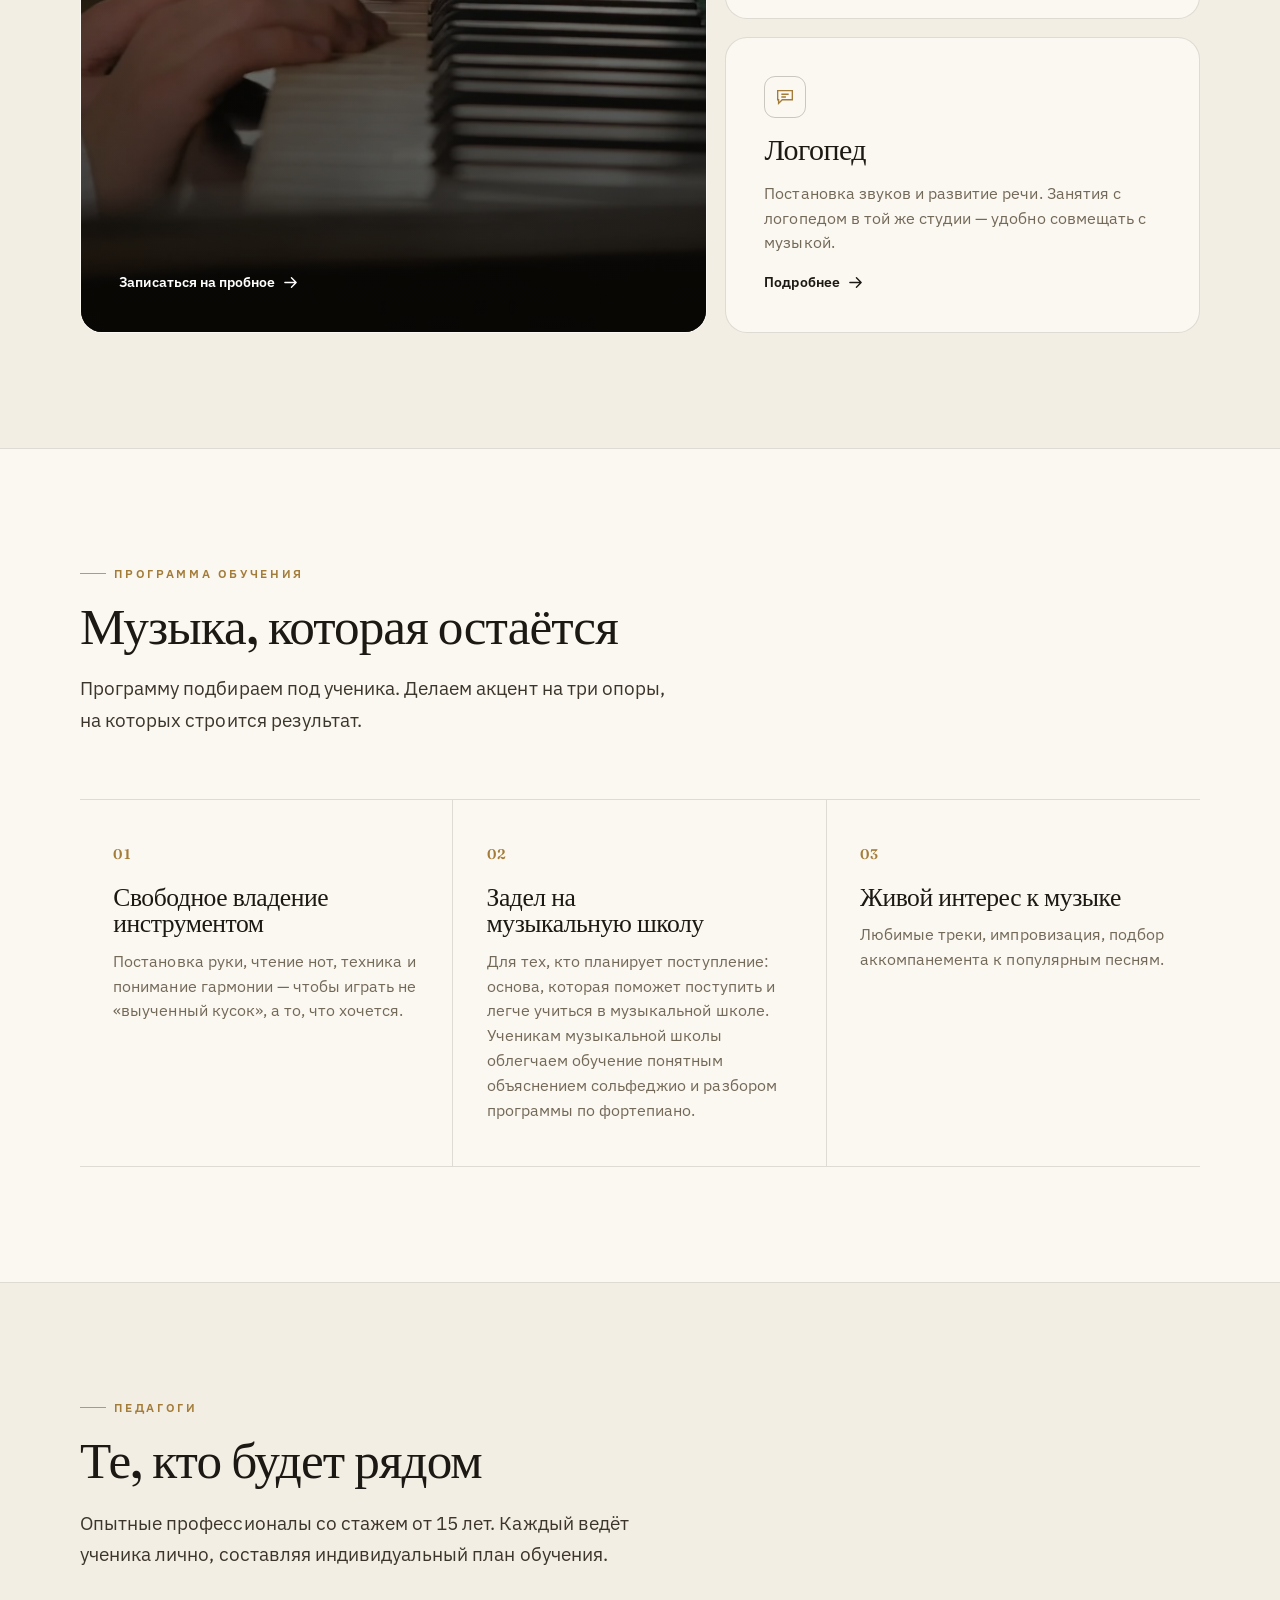
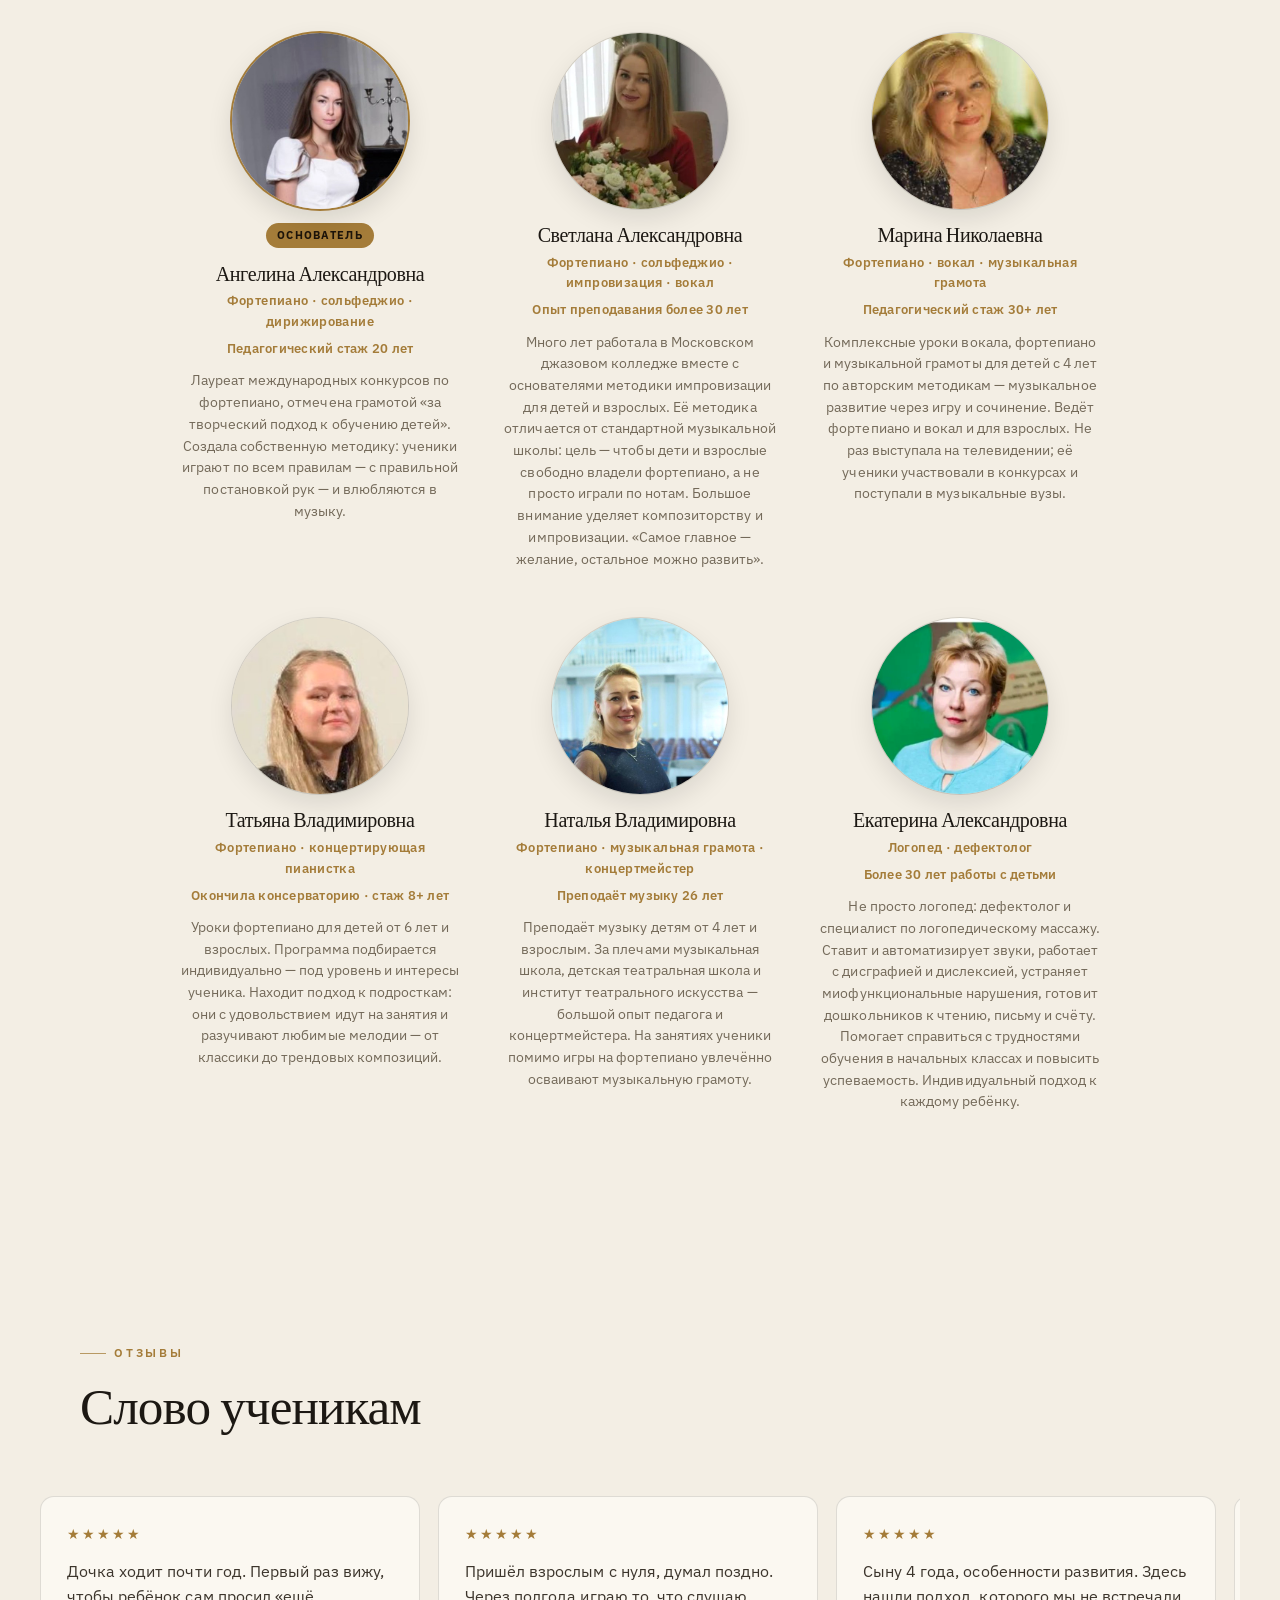
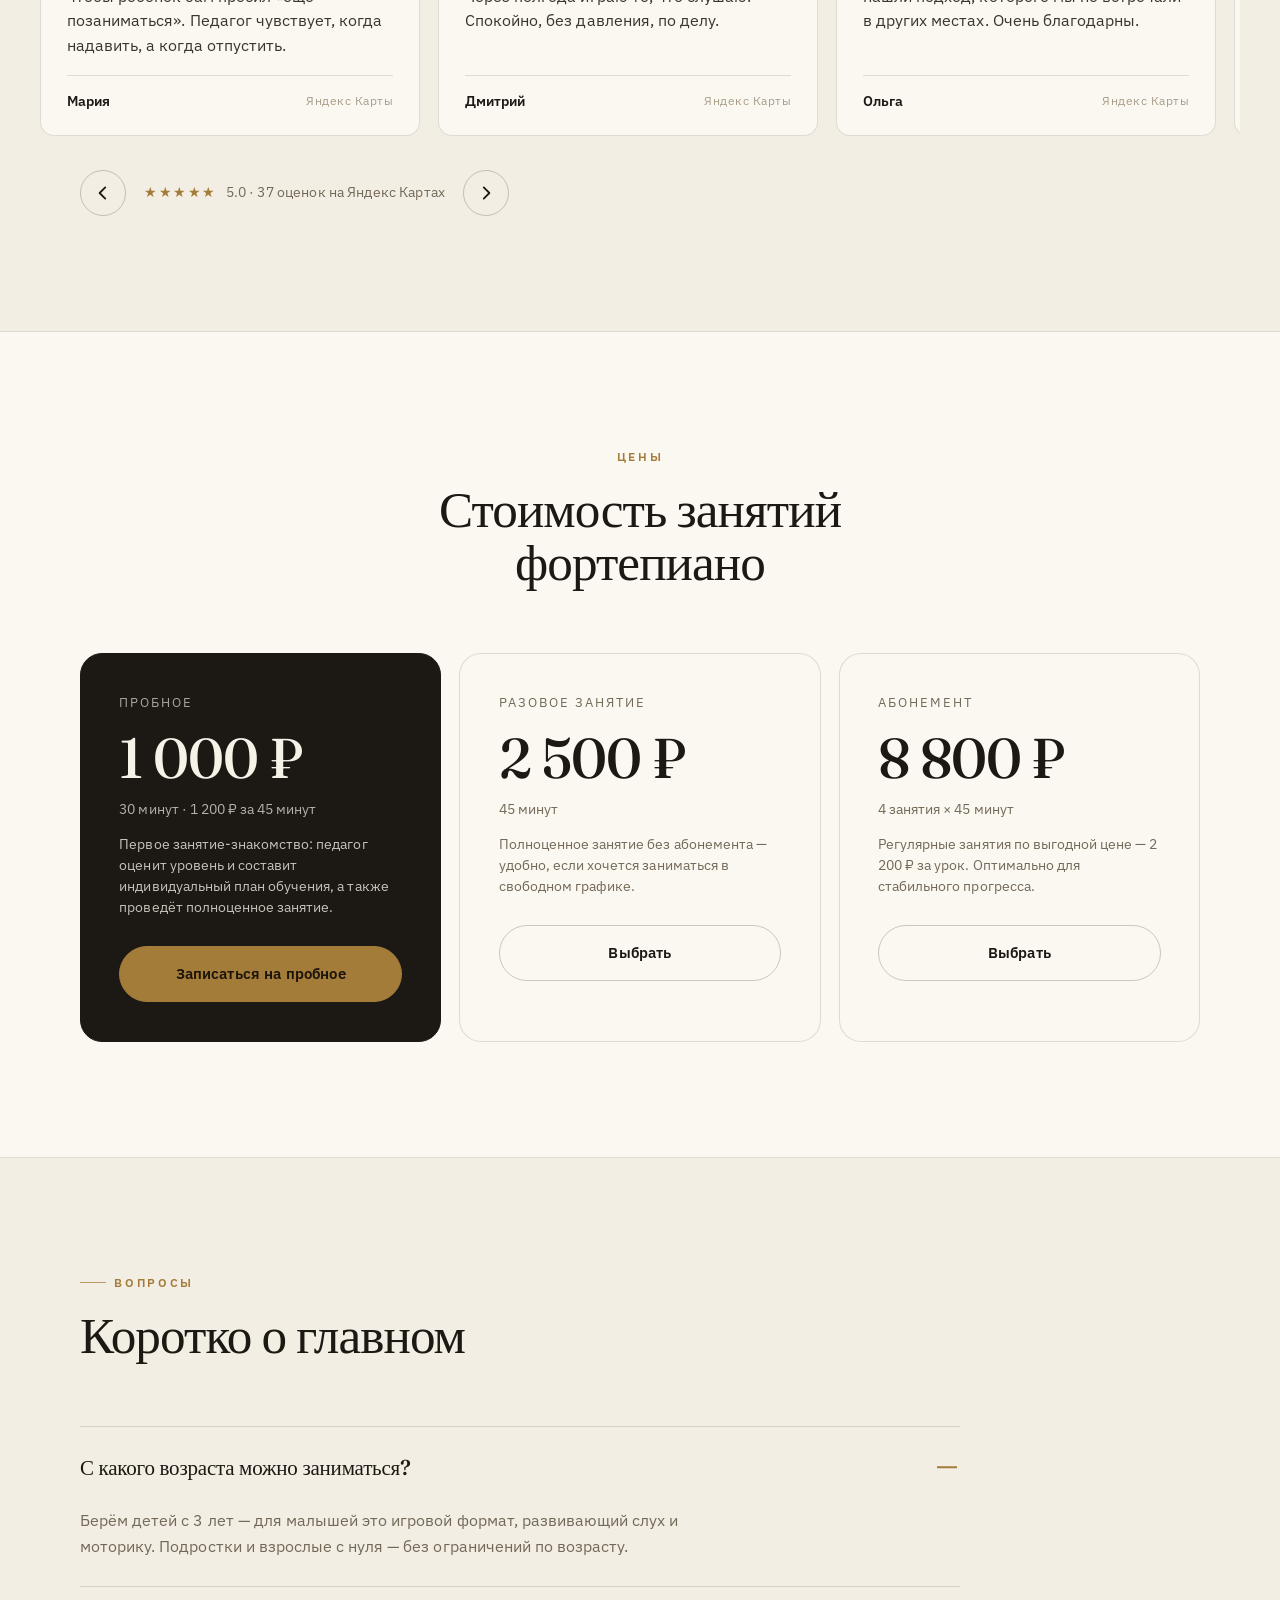
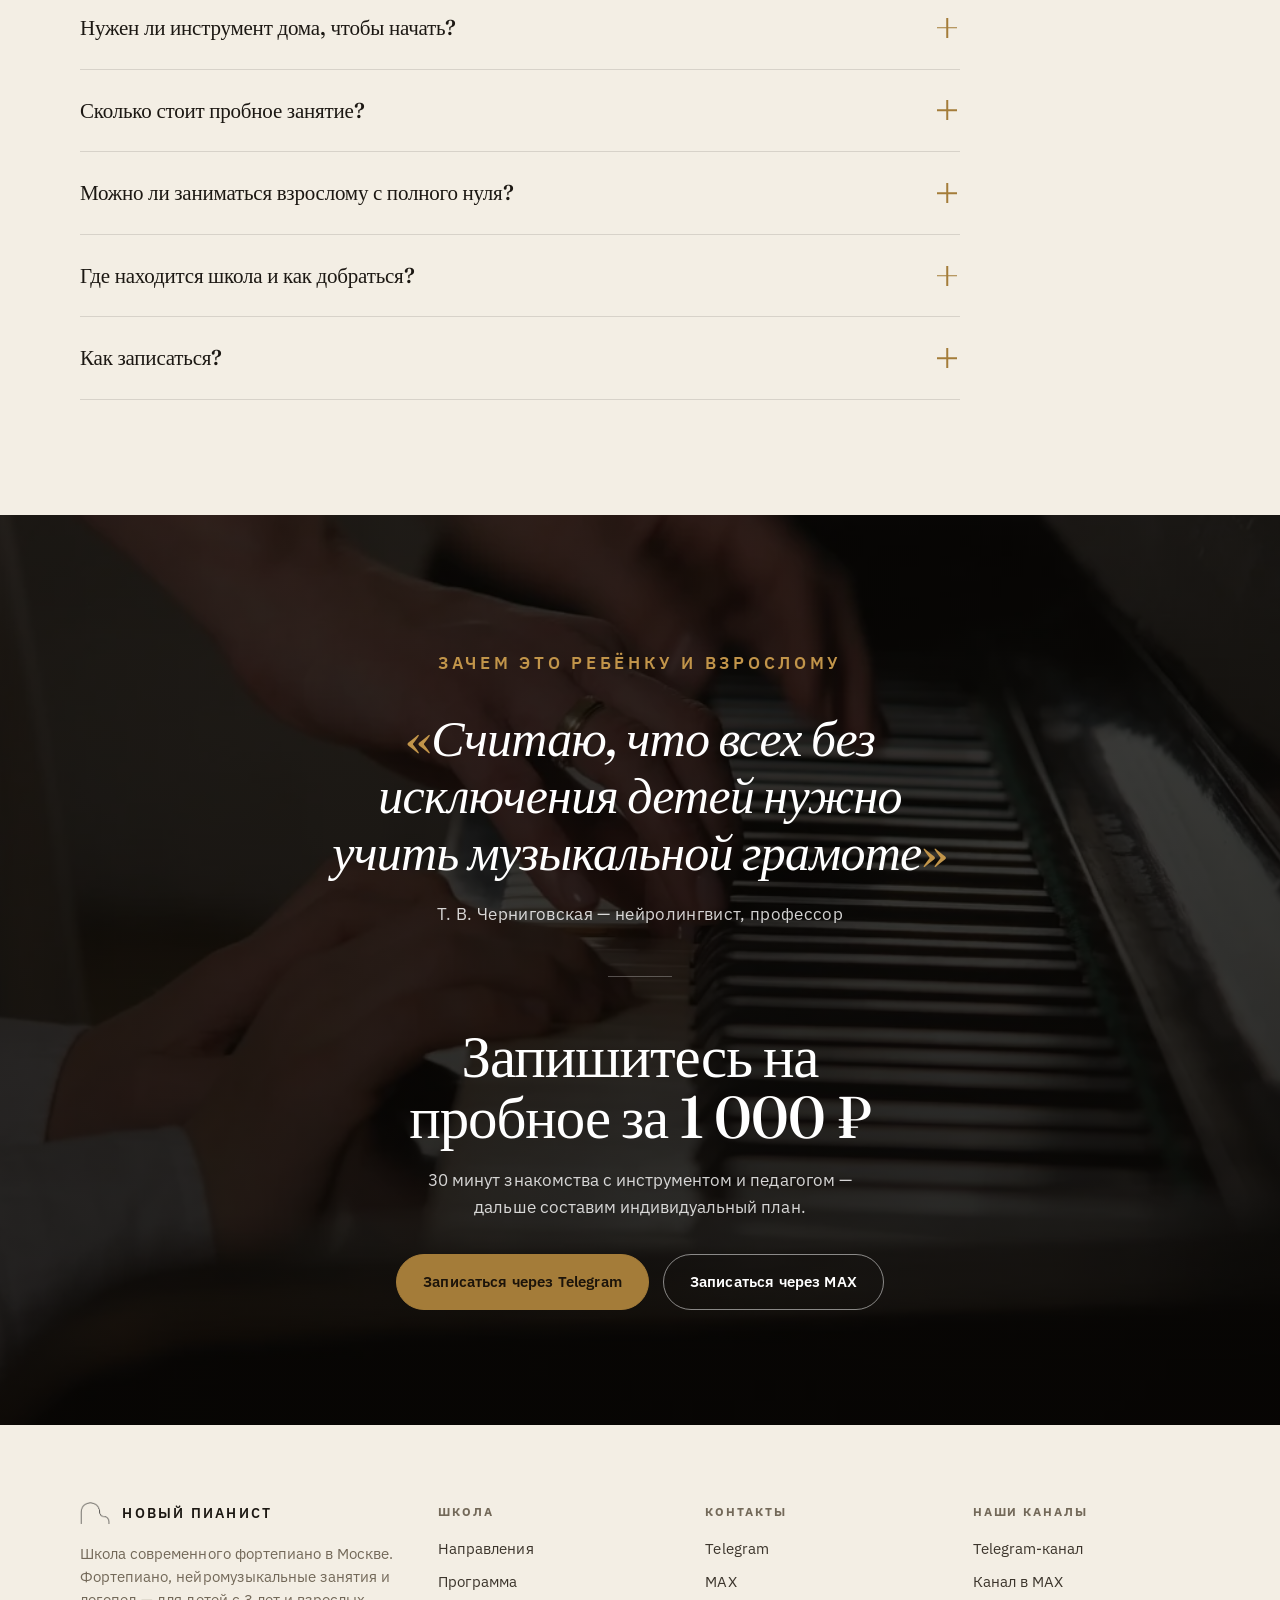
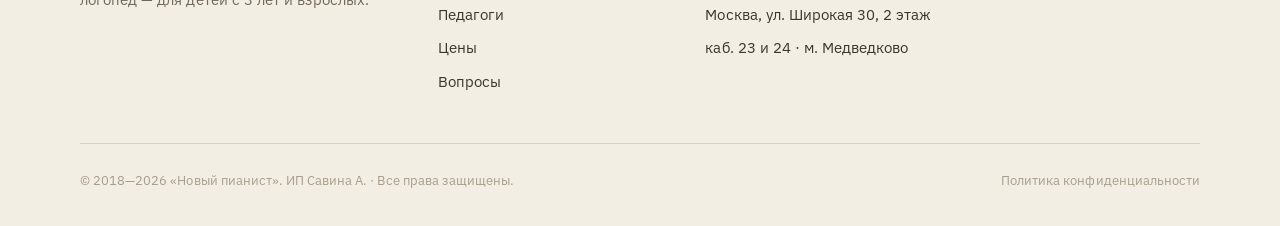
==== commit 55088814: "chore: заменить SVG-знак в шапке на настоящий лого владельца Владелец прислал реальный файл (силуэт " ====
--- a/piano/index.html
+++ b/piano/index.html
@@ -78,14 +78,8 @@
 <!-- ============================ HEADER ============================ -->
 <header class="site-header" id="header">
   <a class="brand" href="#top" aria-label="Новый пианист — на главную">
-    <svg class="mark" width="30" height="30" viewBox="0 0 30 30" fill="none" aria-hidden="true">
-      <path d="M15 3C8.4 3 3 7 3 15c0 6 4 12 12 12s12-6 12-12C27 7 21.6 3 15 3Z" stroke-width="1.4" />
-      <line x1="9" y1="10.5" x2="9" y2="20" stroke-width="1.3" />
-      <line x1="12" y1="10.5" x2="12" y2="20" stroke-width="1.3" />
-      <line x1="15" y1="10.5" x2="15" y2="20" stroke-width="1.3" />
-      <line x1="18" y1="10.5" x2="18" y2="20" stroke-width="1.3" />
-      <line x1="21" y1="10.5" x2="21" y2="20" stroke-width="1.3" />
-    </svg>
+    <img class="mark mark-white" src="assets/logo-mark-white.png" width="30" height="22" alt="" aria-hidden="true">
+    <img class="mark mark-dark" src="assets/logo-mark-dark.png" width="30" height="22" alt="" aria-hidden="true">
     <span>Новый пианист<small>МОСКВА · С 2018</small></span>
   </a>
 
@@ -447,10 +441,7 @@
     <div class="footer-top">
       <div>
         <div class="brand">
-          <svg class="mark" width="28" height="28" viewBox="0 0 30 30" fill="none" aria-hidden="true">
-            <path d="M15 3C8.4 3 3 7 3 15c0 6 4 12 12 12s12-6 12-12C27 7 21.6 3 15 3Z" stroke-width="1.4" />
-            <line x1="9" y1="10.5" x2="9" y2="20" stroke-width="1.3" /><line x1="12" y1="10.5" x2="12" y2="20" stroke-width="1.3" /><line x1="15" y1="10.5" x2="15" y2="20" stroke-width="1.3" /><line x1="18" y1="10.5" x2="18" y2="20" stroke-width="1.3" /><line x1="21" y1="10.5" x2="21" y2="20" stroke-width="1.3" />
-          </svg>
+          <img class="mark" src="assets/logo-mark-dark.png" width="28" height="20" alt="" aria-hidden="true">
           <span>Новый пианист</span>
         </div>
         <p class="footer-blurb">Школа современного фортепиано в Москве. Фортепиано, нейромузыкальные занятия и логопед — для детей с 3 лет и взрослых.</p>
--- a/piano/styles.css
+++ b/piano/styles.css
@@ -184,8 +184,10 @@
   border-bottom-color:var(--sep);color:var(--fg);padding-block:13px;
 }
 .brand{display:flex;align-items:center;gap:12px;letter-spacing:.16em;font-weight:600;font-size:14px;text-transform:uppercase}
-.brand .mark{flex:none}
-.brand .mark path,.brand .mark line{stroke:currentColor}
+.brand .mark{flex:none;height:22px;width:auto;display:block}
+.brand .mark-dark{display:none}
+.site-header.scrolled .brand .mark-white{display:none}
+.site-header.scrolled .brand .mark-dark{display:block}
 .brand small{display:block;font-size:9.5px;letter-spacing:.34em;opacity:.6;font-weight:500;margin-top:3px}
 .nav{display:flex;gap:30px;font-size:14px;font-weight:500}
 .nav a{position:relative;opacity:.86;transition:opacity .2s}
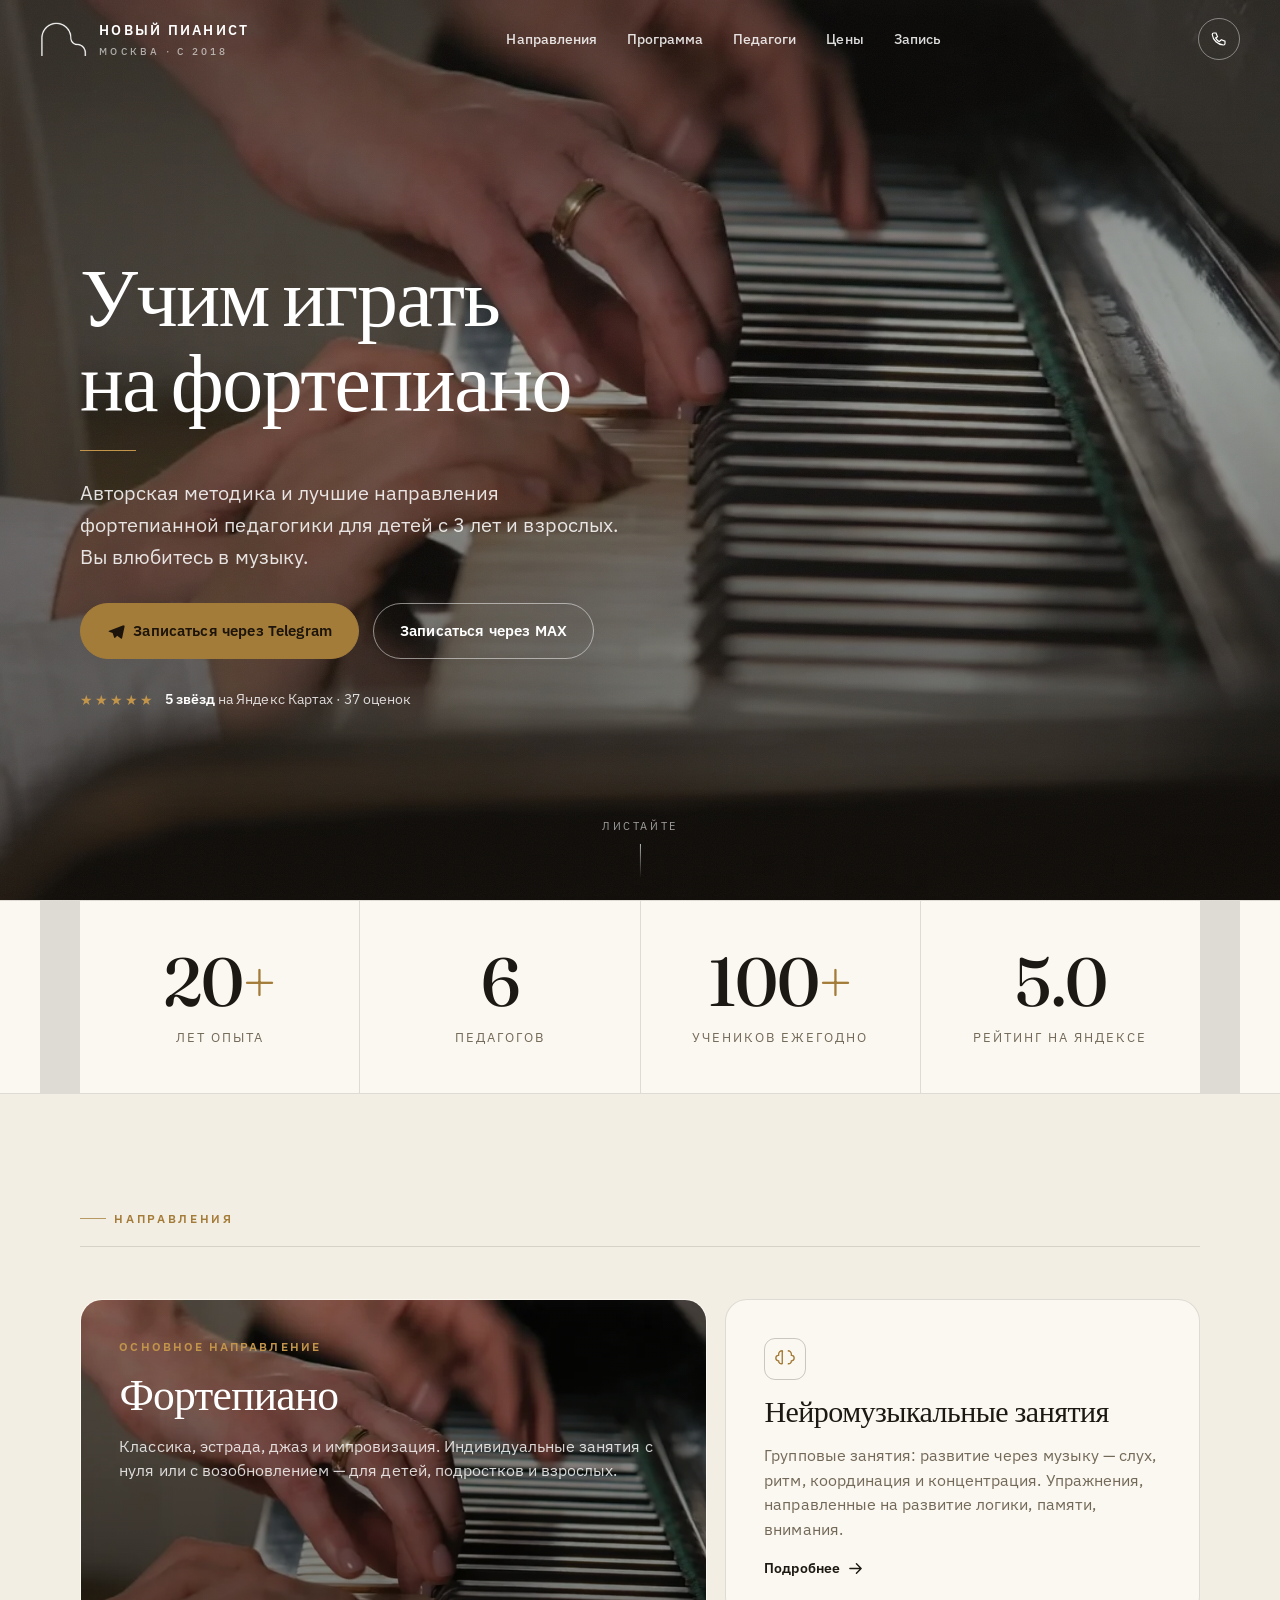
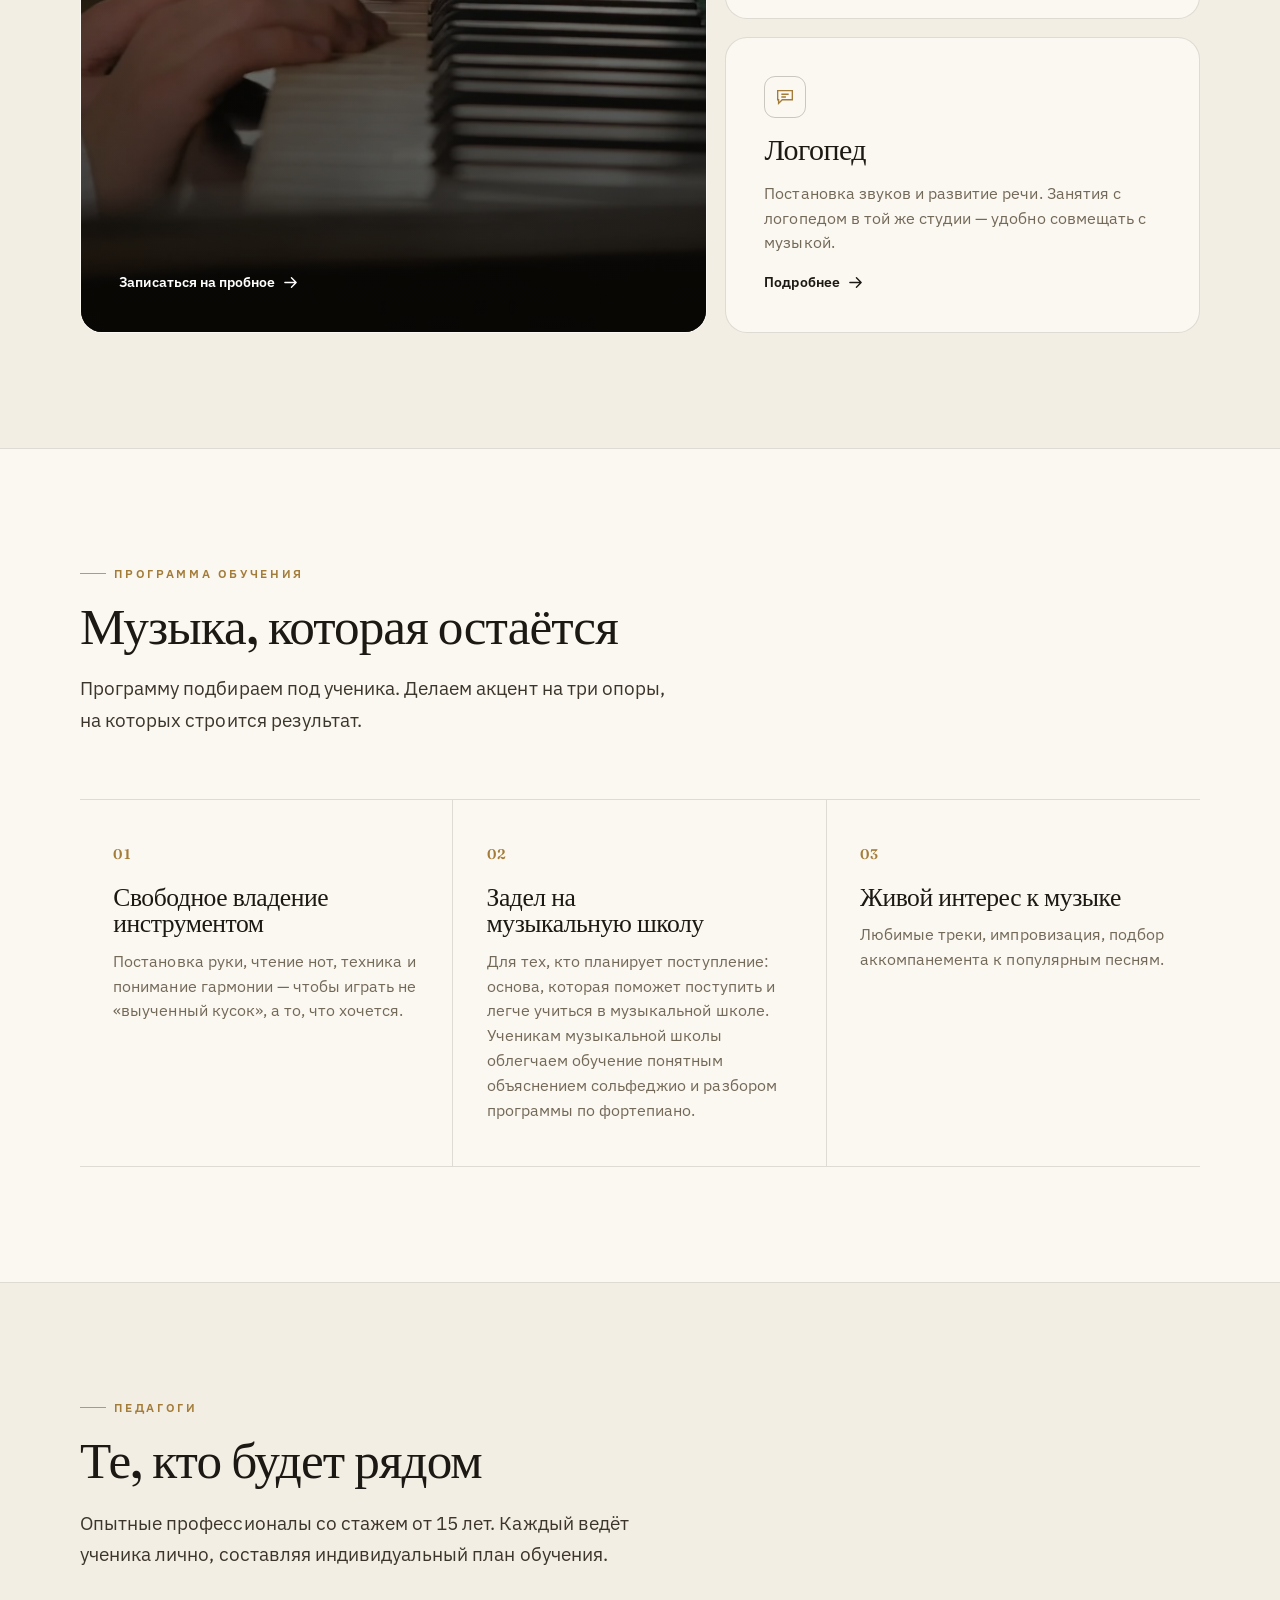
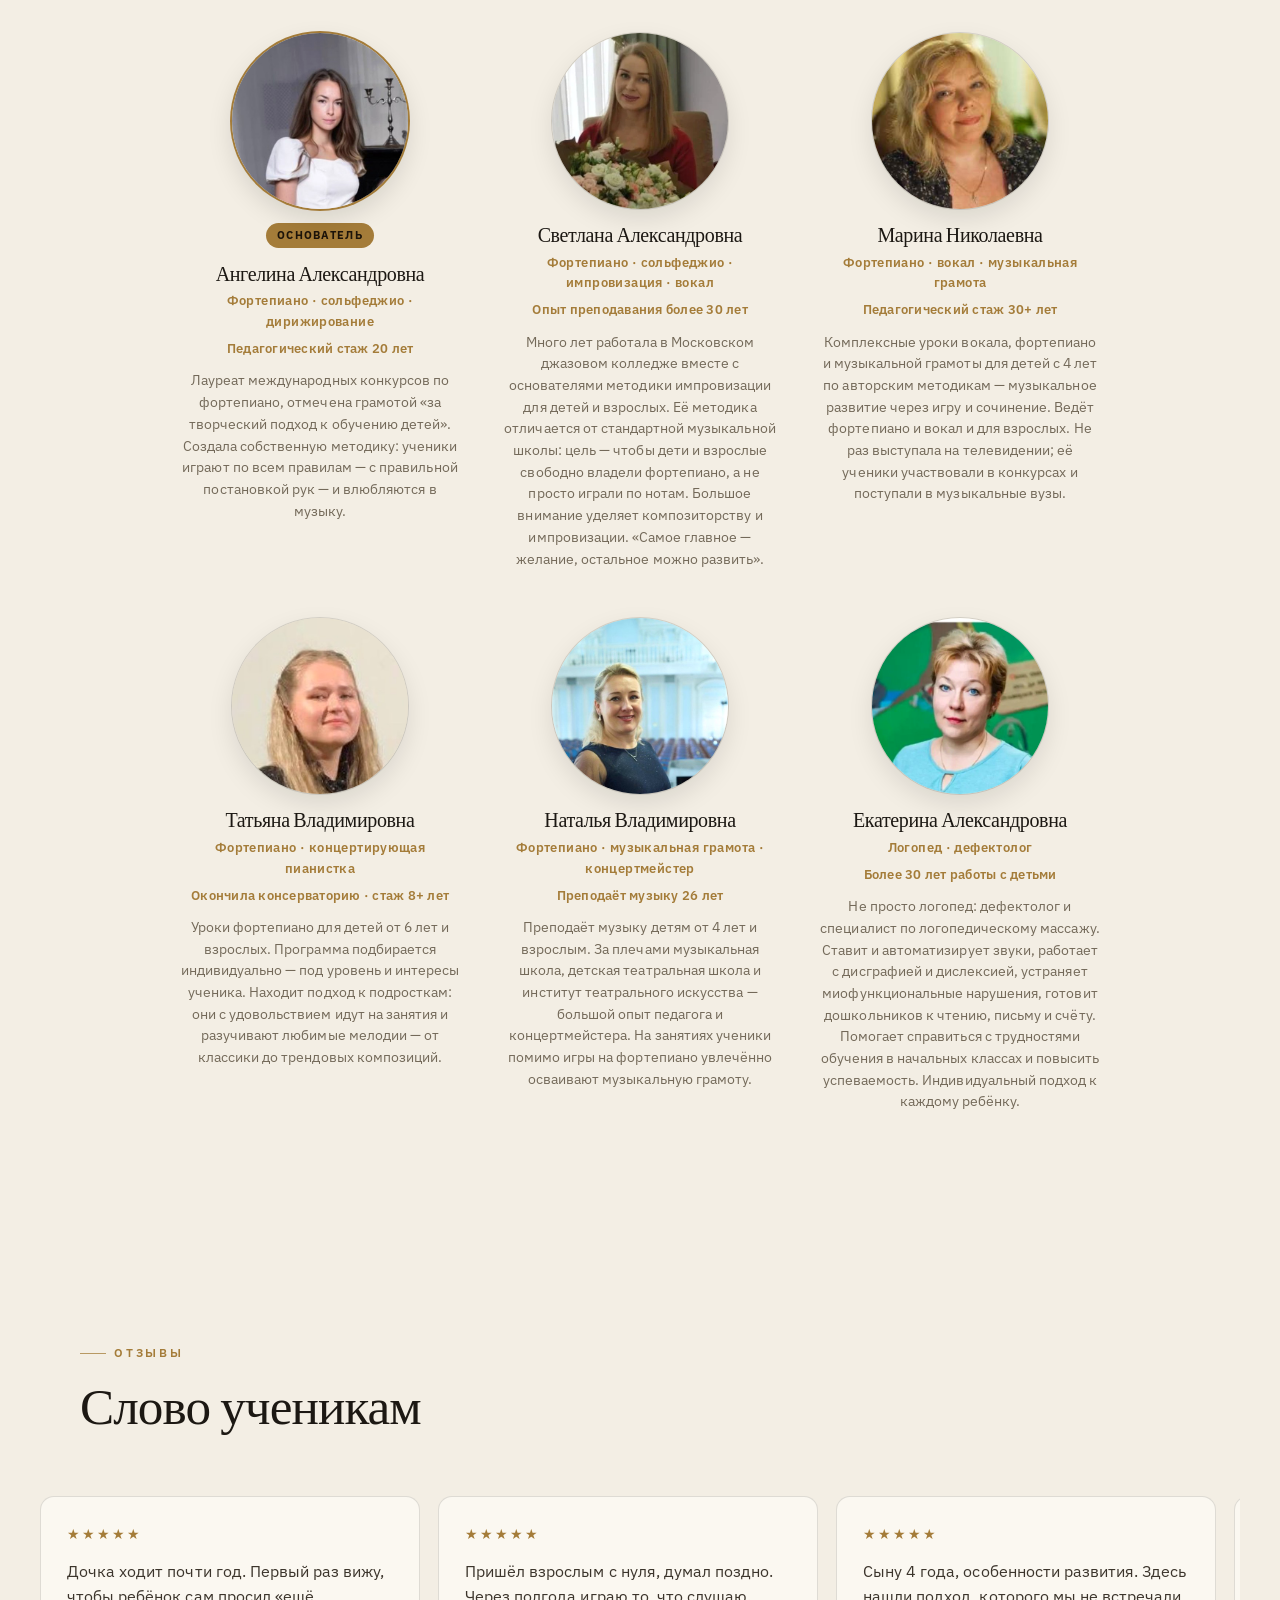
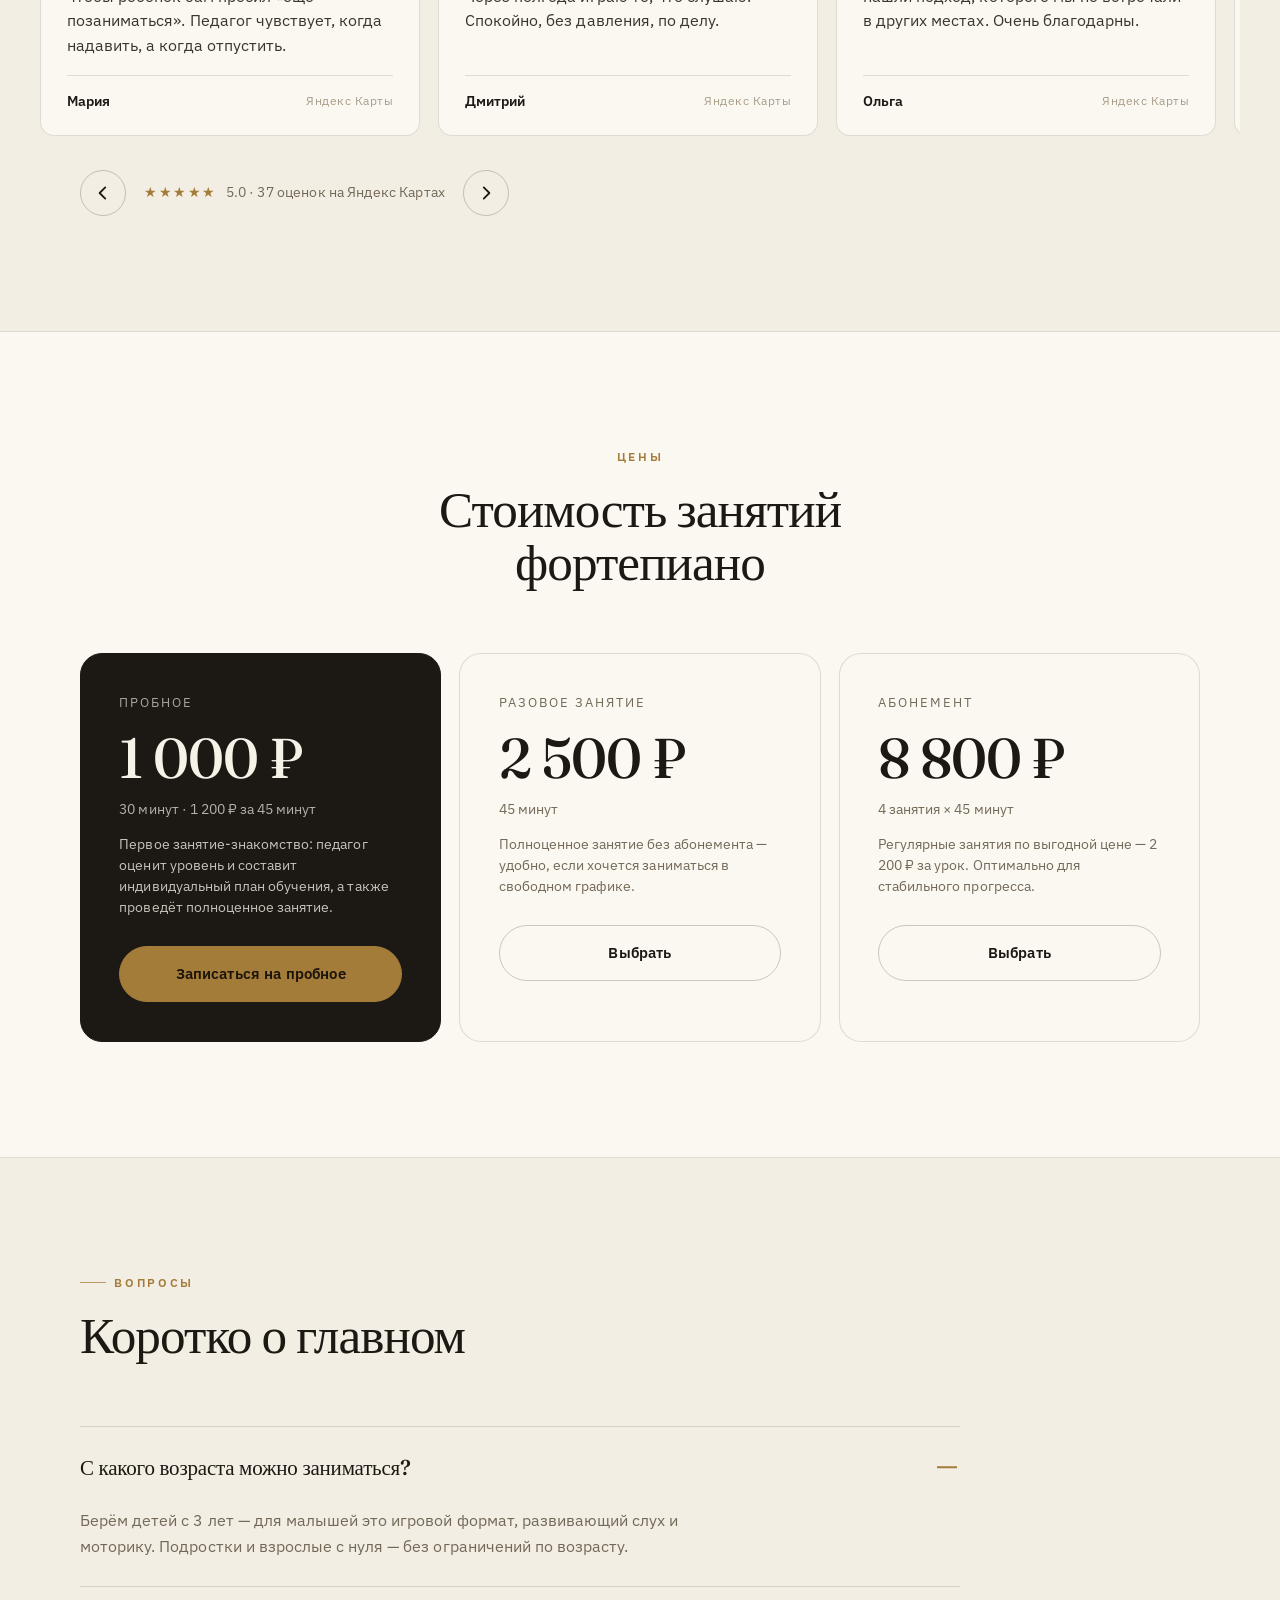
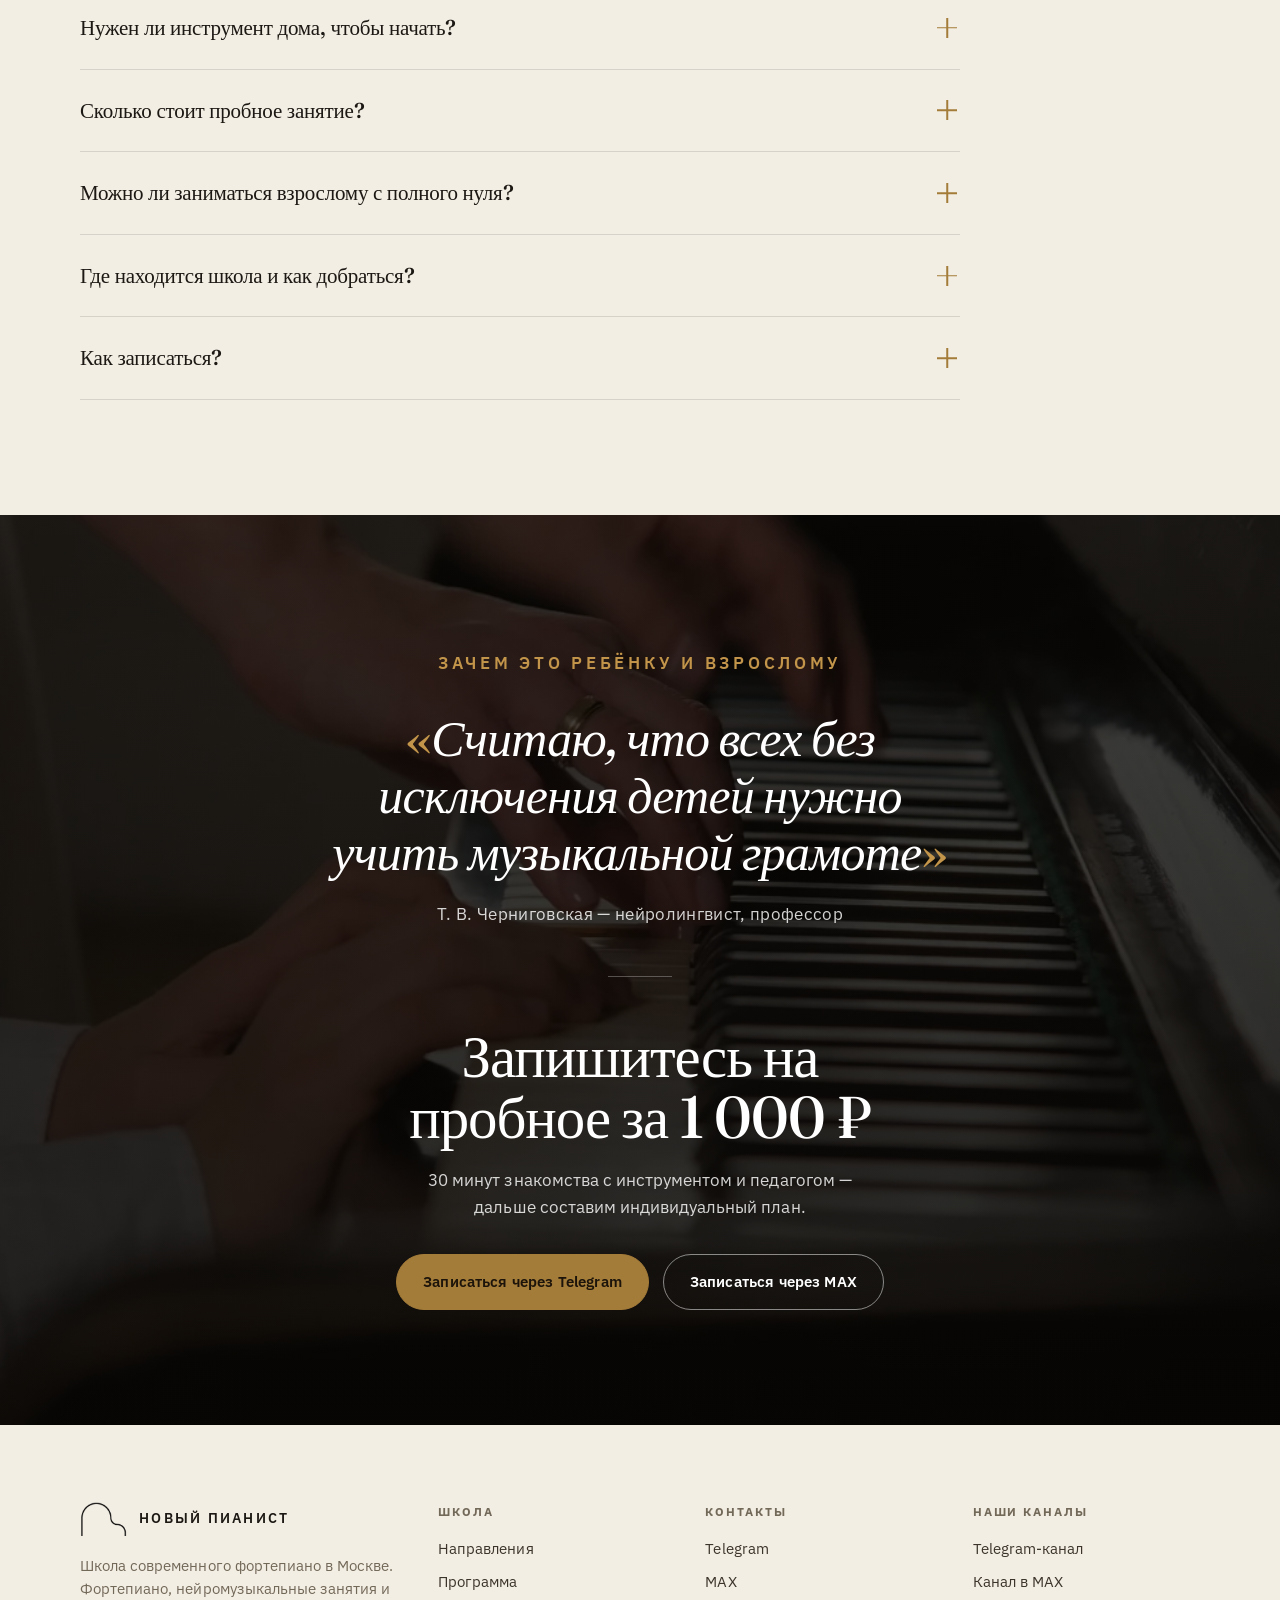
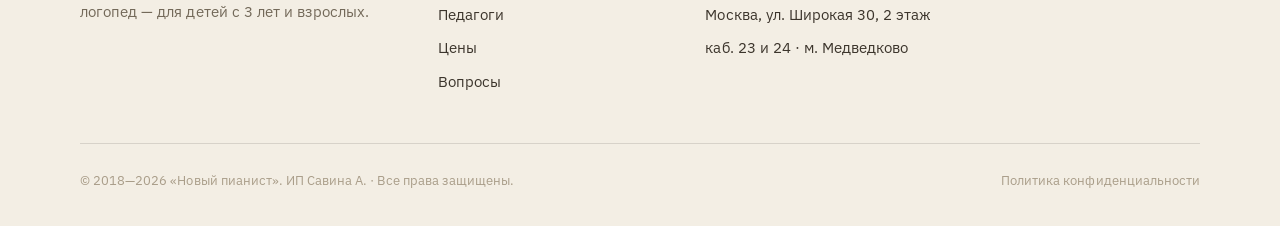
==== commit 49be3f64: "chore: утолщить лого-знак и увеличить размер в шапке/футере На 22px тонкий S-образный вырез рояля те" ====
--- a/piano/index.html
+++ b/piano/index.html
@@ -78,8 +78,8 @@
 <!-- ============================ HEADER ============================ -->
 <header class="site-header" id="header">
   <a class="brand" href="#top" aria-label="Новый пианист — на главную">
-    <img class="mark mark-white" src="assets/logo-mark-white.png" width="30" height="22" alt="" aria-hidden="true">
-    <img class="mark mark-dark" src="assets/logo-mark-dark.png" width="30" height="22" alt="" aria-hidden="true">
+    <img class="mark mark-white" src="assets/logo-mark-white.png" width="46" height="34" alt="" aria-hidden="true">
+    <img class="mark mark-dark" src="assets/logo-mark-dark.png" width="46" height="34" alt="" aria-hidden="true">
     <span>Новый пианист<small>МОСКВА · С 2018</small></span>
   </a>
 
@@ -441,7 +441,7 @@
     <div class="footer-top">
       <div>
         <div class="brand">
-          <img class="mark" src="assets/logo-mark-dark.png" width="28" height="20" alt="" aria-hidden="true">
+          <img class="mark" src="assets/logo-mark-dark.png" width="42" height="31" alt="" aria-hidden="true">
           <span>Новый пианист</span>
         </div>
         <p class="footer-blurb">Школа современного фортепиано в Москве. Фортепиано, нейромузыкальные занятия и логопед — для детей с 3 лет и взрослых.</p>
--- a/piano/styles.css
+++ b/piano/styles.css
@@ -184,7 +184,7 @@
   border-bottom-color:var(--sep);color:var(--fg);padding-block:13px;
 }
 .brand{display:flex;align-items:center;gap:12px;letter-spacing:.16em;font-weight:600;font-size:14px;text-transform:uppercase}
-.brand .mark{flex:none;height:22px;width:auto;display:block}
+.brand .mark{flex:none;height:34px;width:auto;display:block}
 .brand .mark-dark{display:none}
 .site-header.scrolled .brand .mark-white{display:none}
 .site-header.scrolled .brand .mark-dark{display:block}
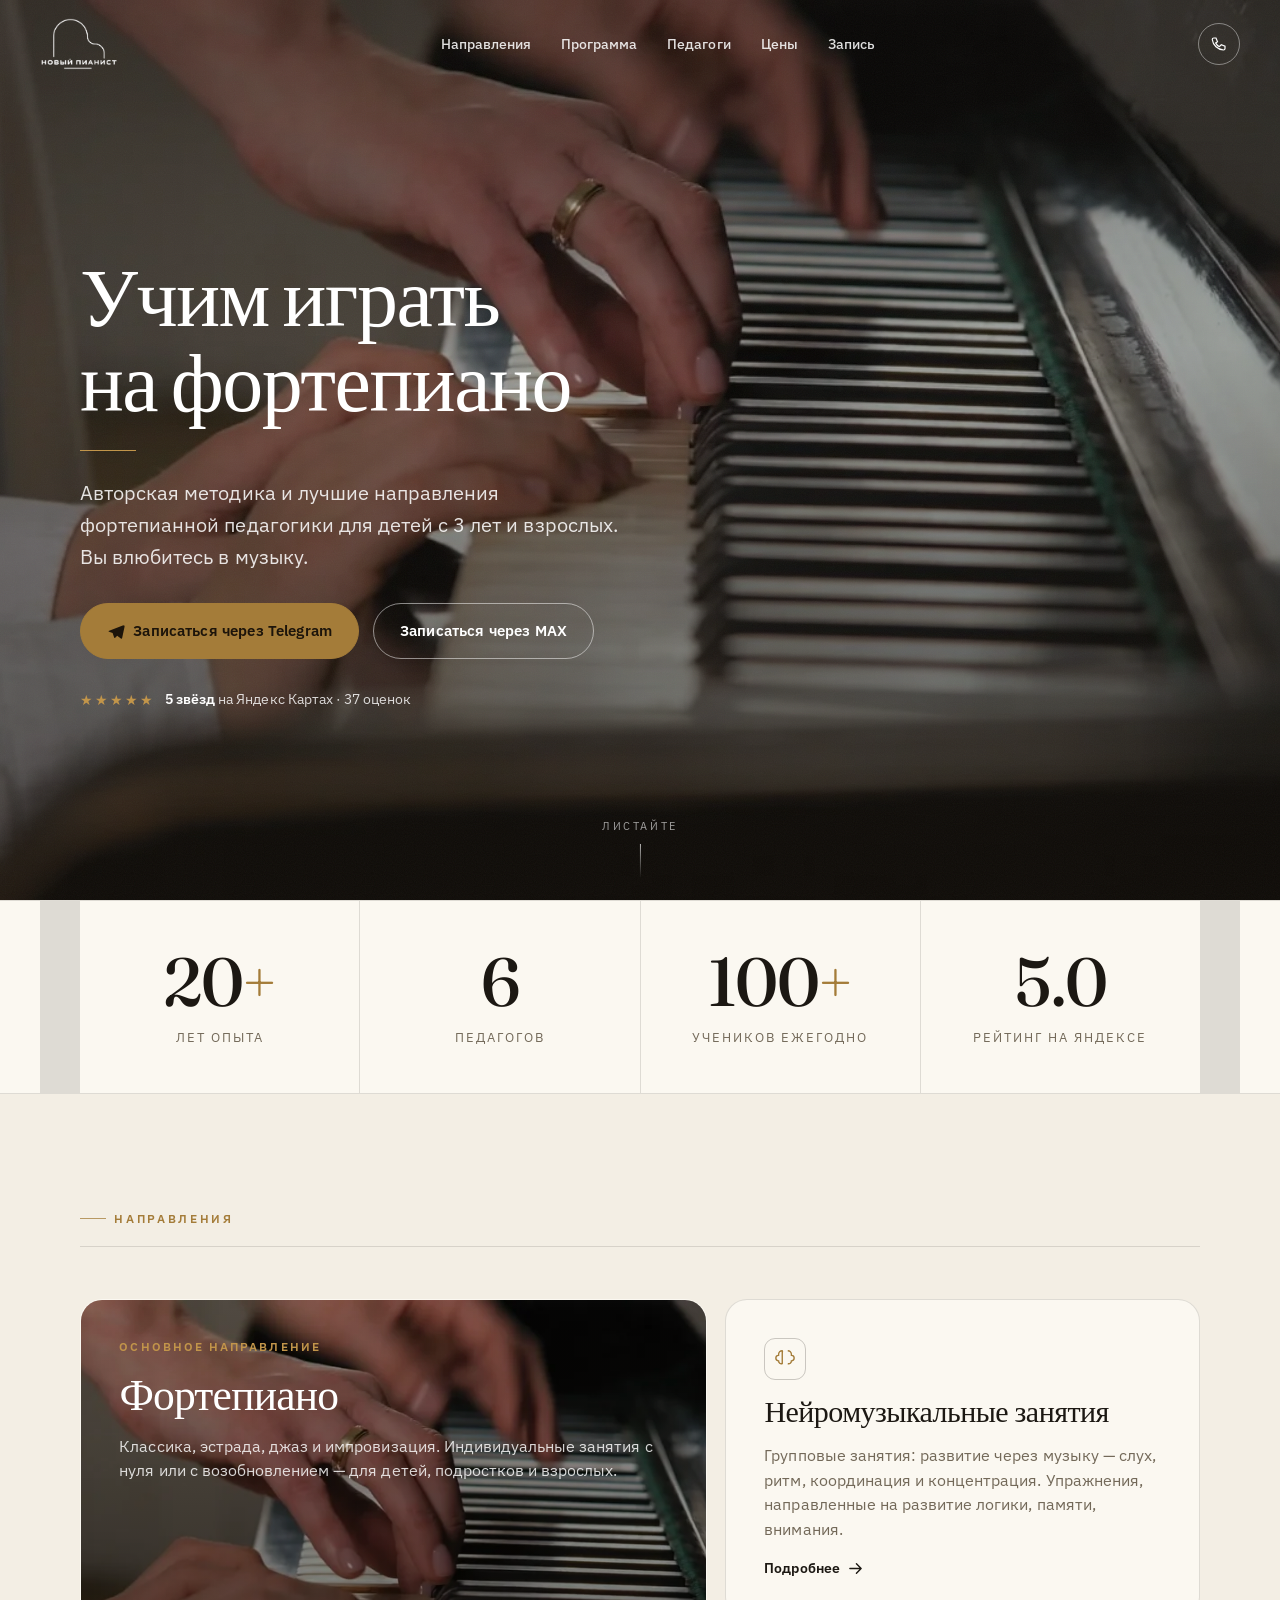
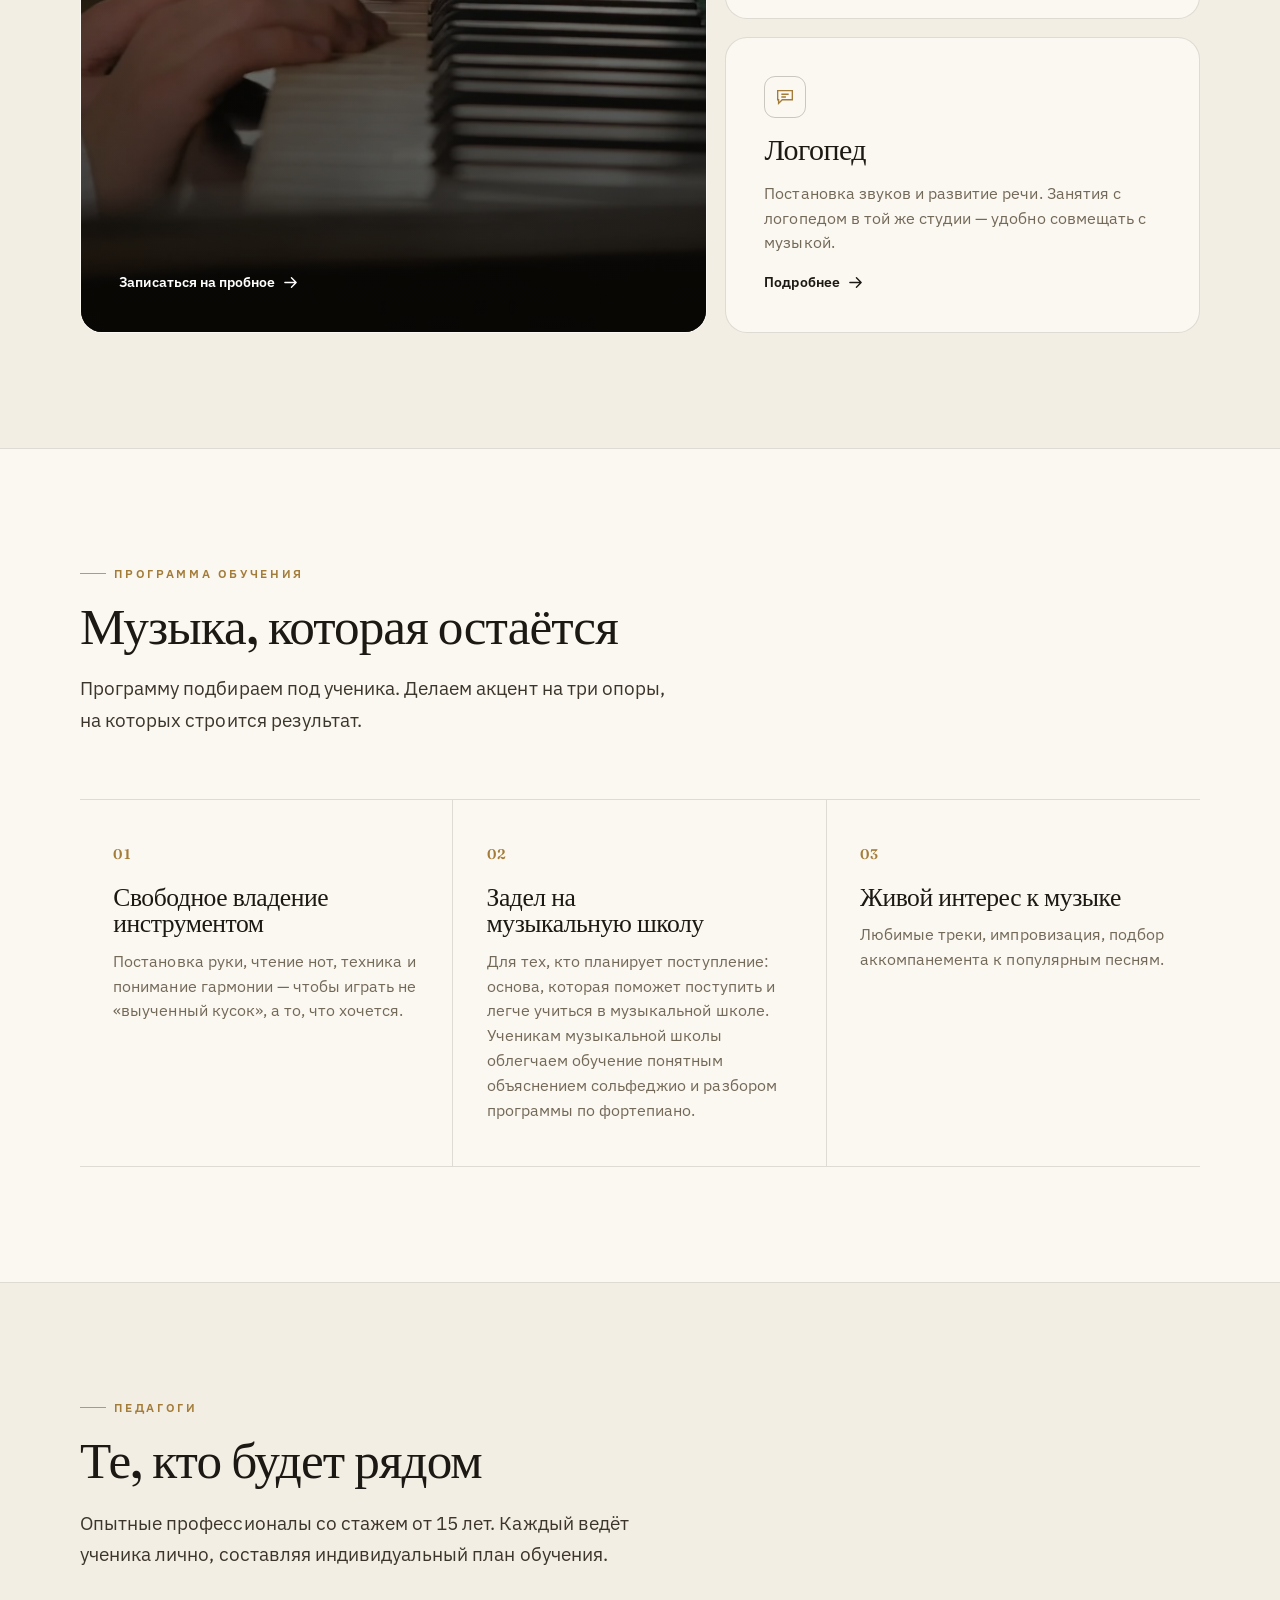
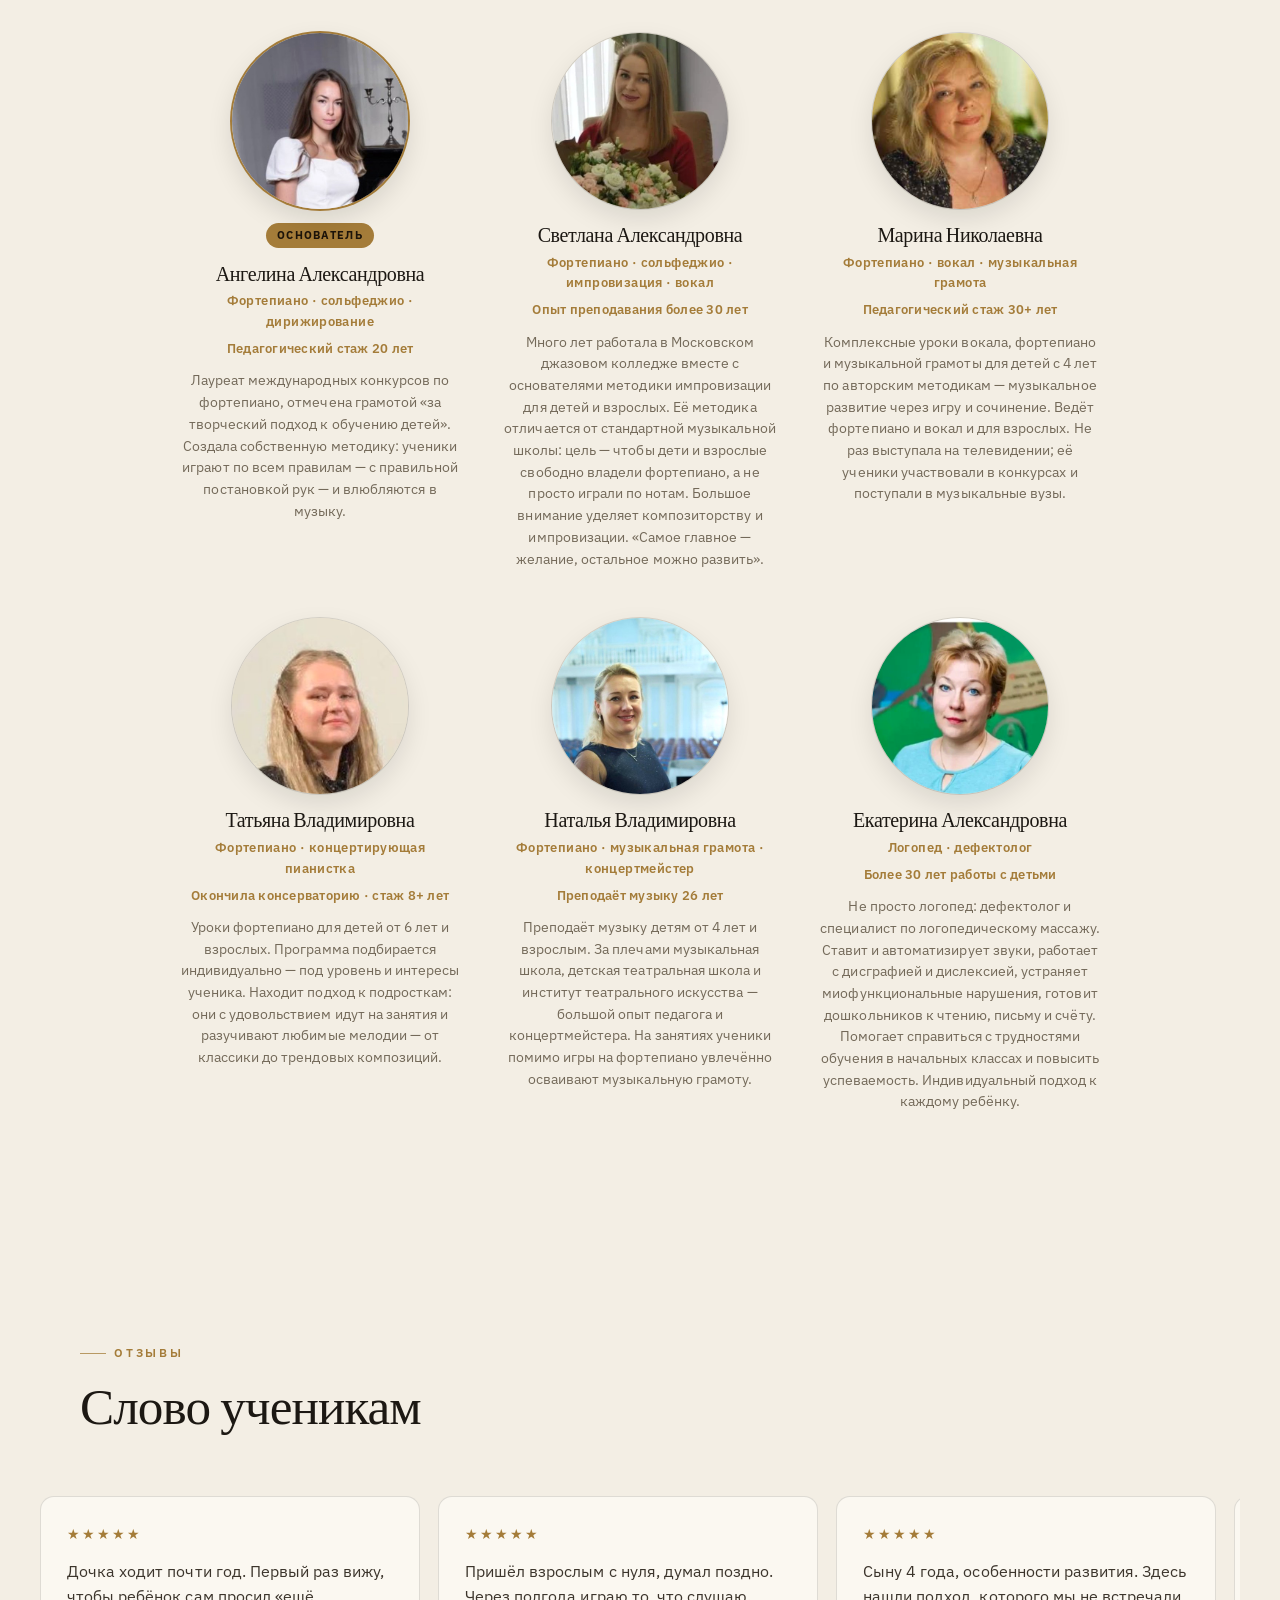
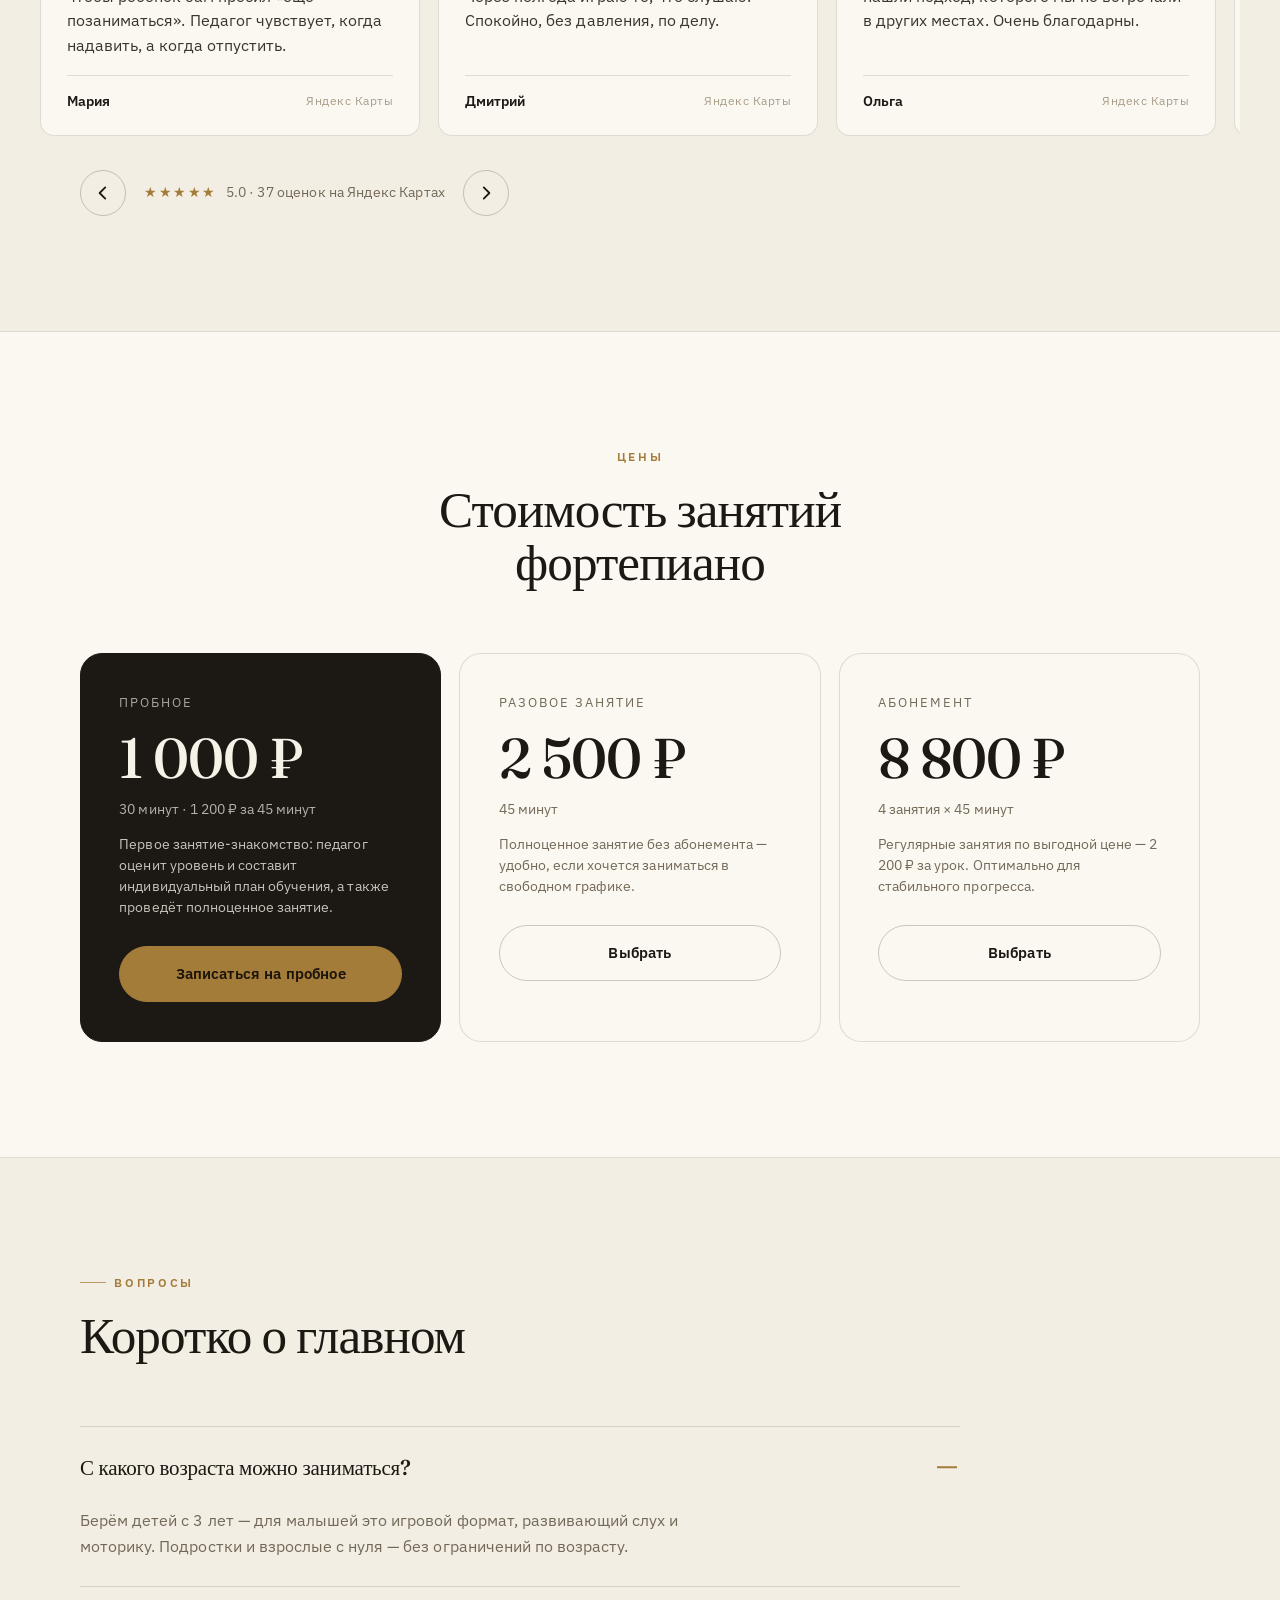
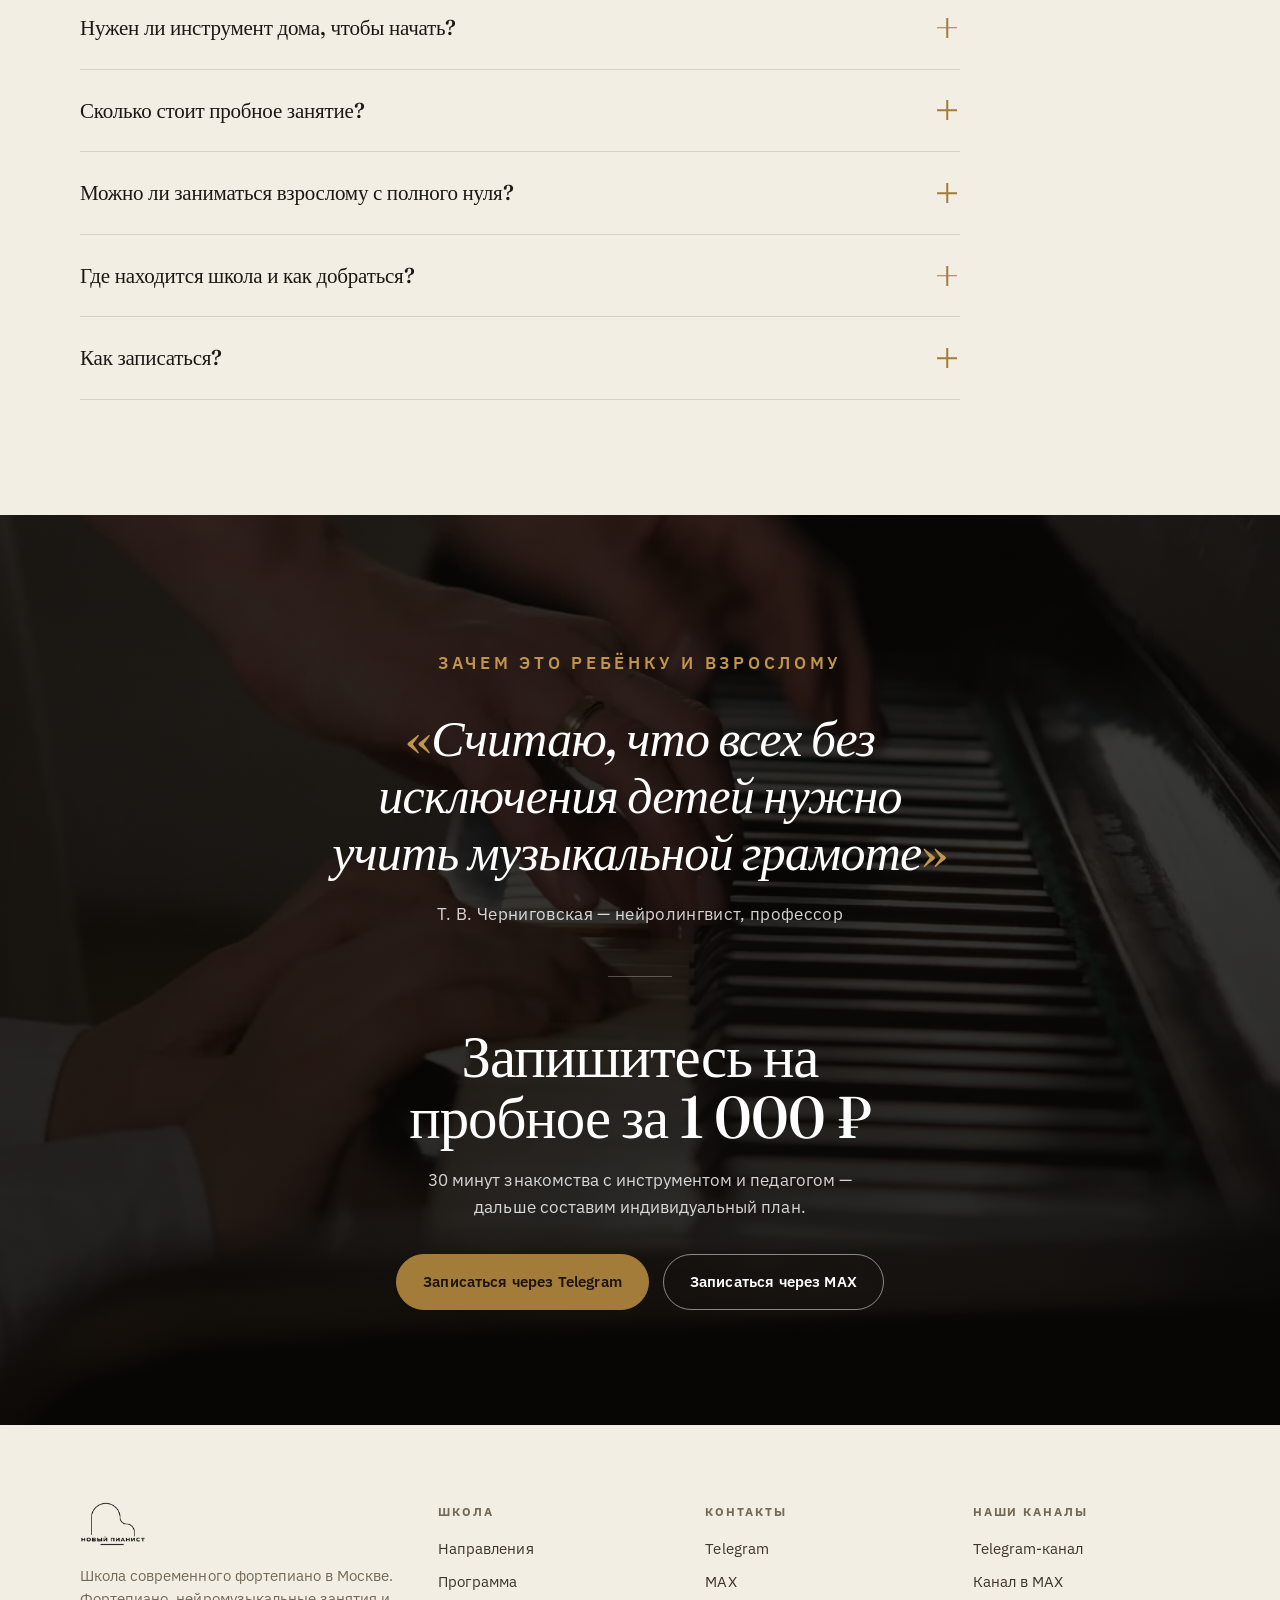
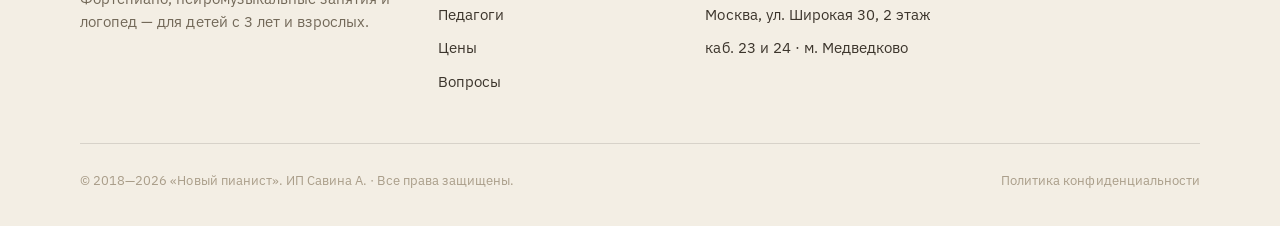
==== commit b1fba7af: "chore: использовать полный лого-блок из приложения (рояль+wordmark+линия) Точечная переобрезка не ре" ====
--- a/piano/index.html
+++ b/piano/index.html
@@ -78,9 +78,8 @@
 <!-- ============================ HEADER ============================ -->
 <header class="site-header" id="header">
   <a class="brand" href="#top" aria-label="Новый пианист — на главную">
-    <img class="mark mark-white" src="assets/logo-mark-white.png" width="46" height="34" alt="" aria-hidden="true">
-    <img class="mark mark-dark" src="assets/logo-mark-dark.png" width="46" height="34" alt="" aria-hidden="true">
-    <span>Новый пианист<small>МОСКВА · С 2018</small></span>
+    <img class="mark mark-white" src="assets/logo-mark-white.png" width="78" height="52" alt="Новый пианист">
+    <img class="mark mark-dark" src="assets/logo-mark-dark.png" width="78" height="52" alt="Новый пианист">
   </a>
 
   <nav class="nav" aria-label="Основная навигация">
@@ -441,8 +440,7 @@
     <div class="footer-top">
       <div>
         <div class="brand">
-          <img class="mark" src="assets/logo-mark-dark.png" width="42" height="31" alt="" aria-hidden="true">
-          <span>Новый пианист</span>
+          <img class="mark" src="assets/logo-mark-dark.png" width="66" height="44" alt="Новый пианист">
         </div>
         <p class="footer-blurb">Школа современного фортепиано в Москве. Фортепиано, нейромузыкальные занятия и логопед — для детей с 3 лет и взрослых.</p>
       </div>
--- a/piano/styles.css
+++ b/piano/styles.css
@@ -184,11 +184,10 @@
   border-bottom-color:var(--sep);color:var(--fg);padding-block:13px;
 }
 .brand{display:flex;align-items:center;gap:12px;letter-spacing:.16em;font-weight:600;font-size:14px;text-transform:uppercase}
-.brand .mark{flex:none;height:34px;width:auto;display:block}
+.brand .mark{flex:none;width:auto;display:block}
 .brand .mark-dark{display:none}
 .site-header.scrolled .brand .mark-white{display:none}
 .site-header.scrolled .brand .mark-dark{display:block}
-.brand small{display:block;font-size:9.5px;letter-spacing:.34em;opacity:.6;font-weight:500;margin-top:3px}
 .nav{display:flex;gap:30px;font-size:14px;font-weight:500}
 .nav a{position:relative;opacity:.86;transition:opacity .2s}
 .nav a:hover{opacity:1}
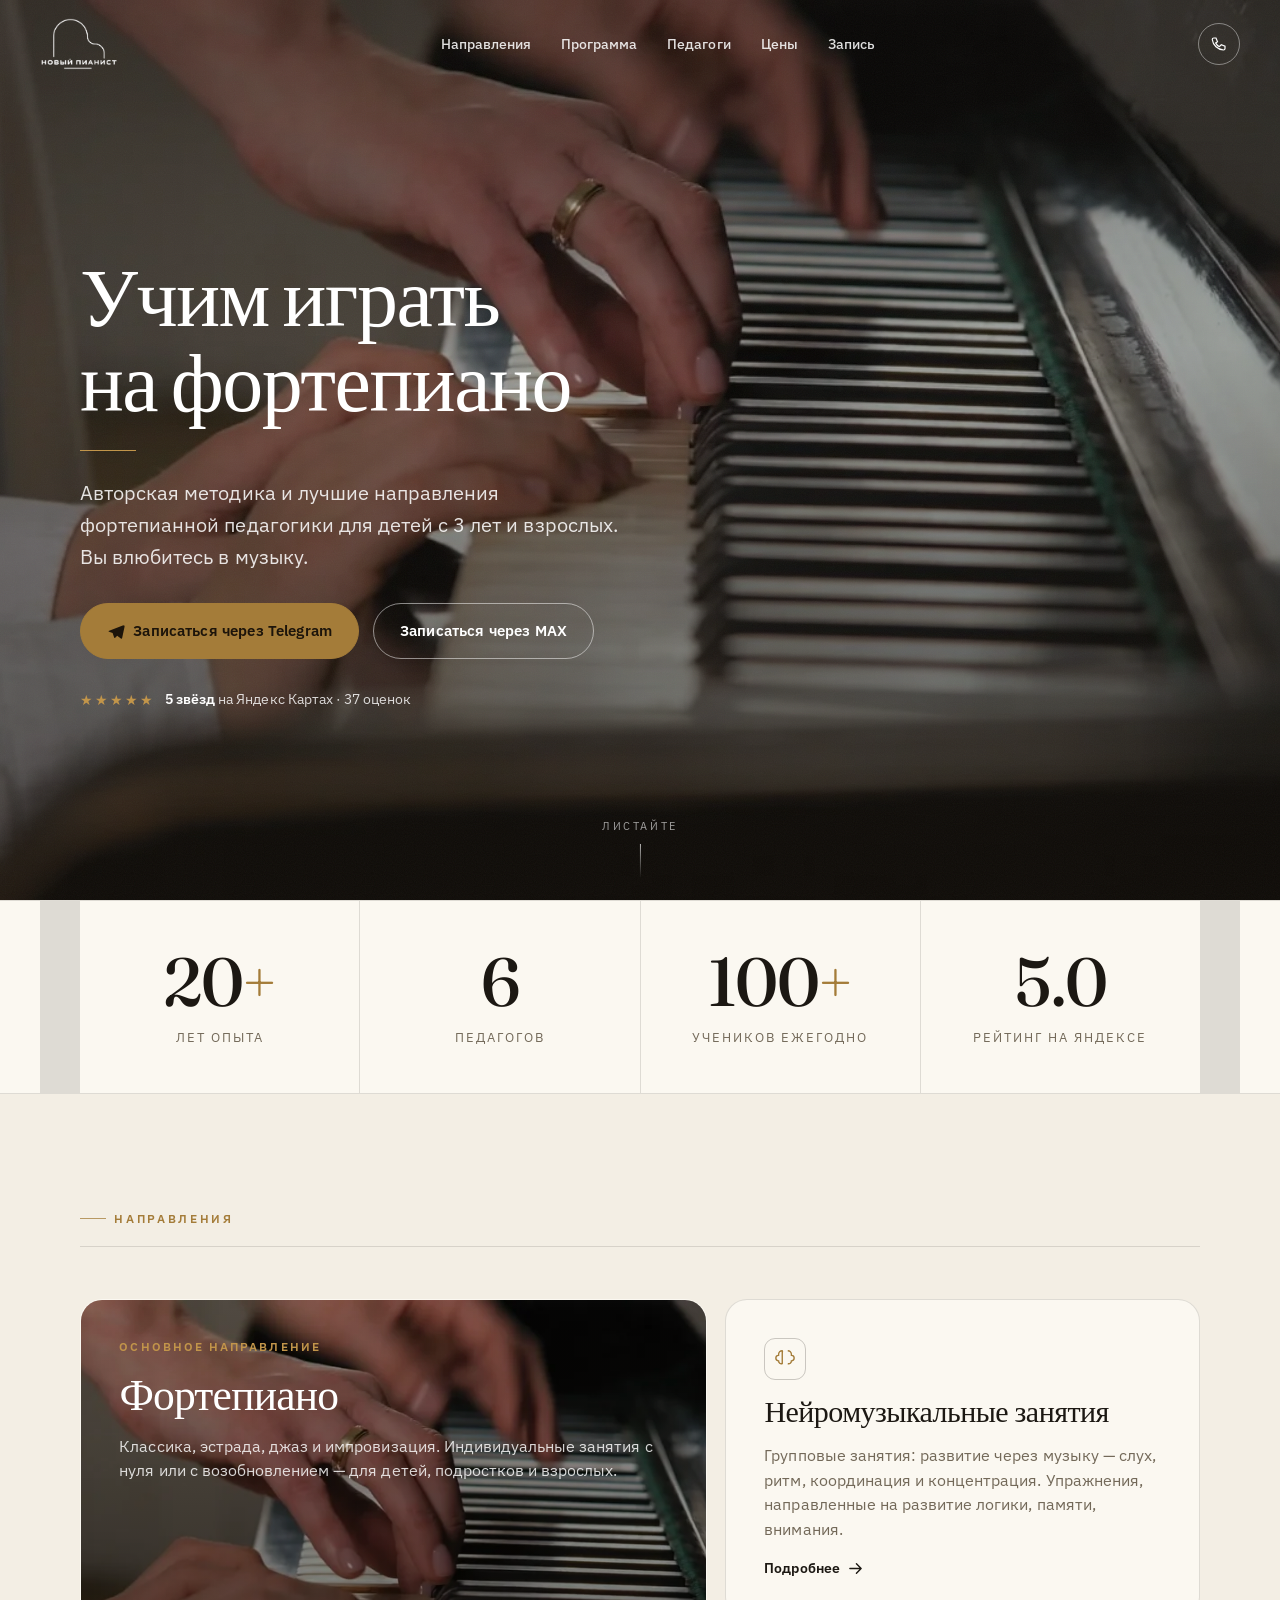
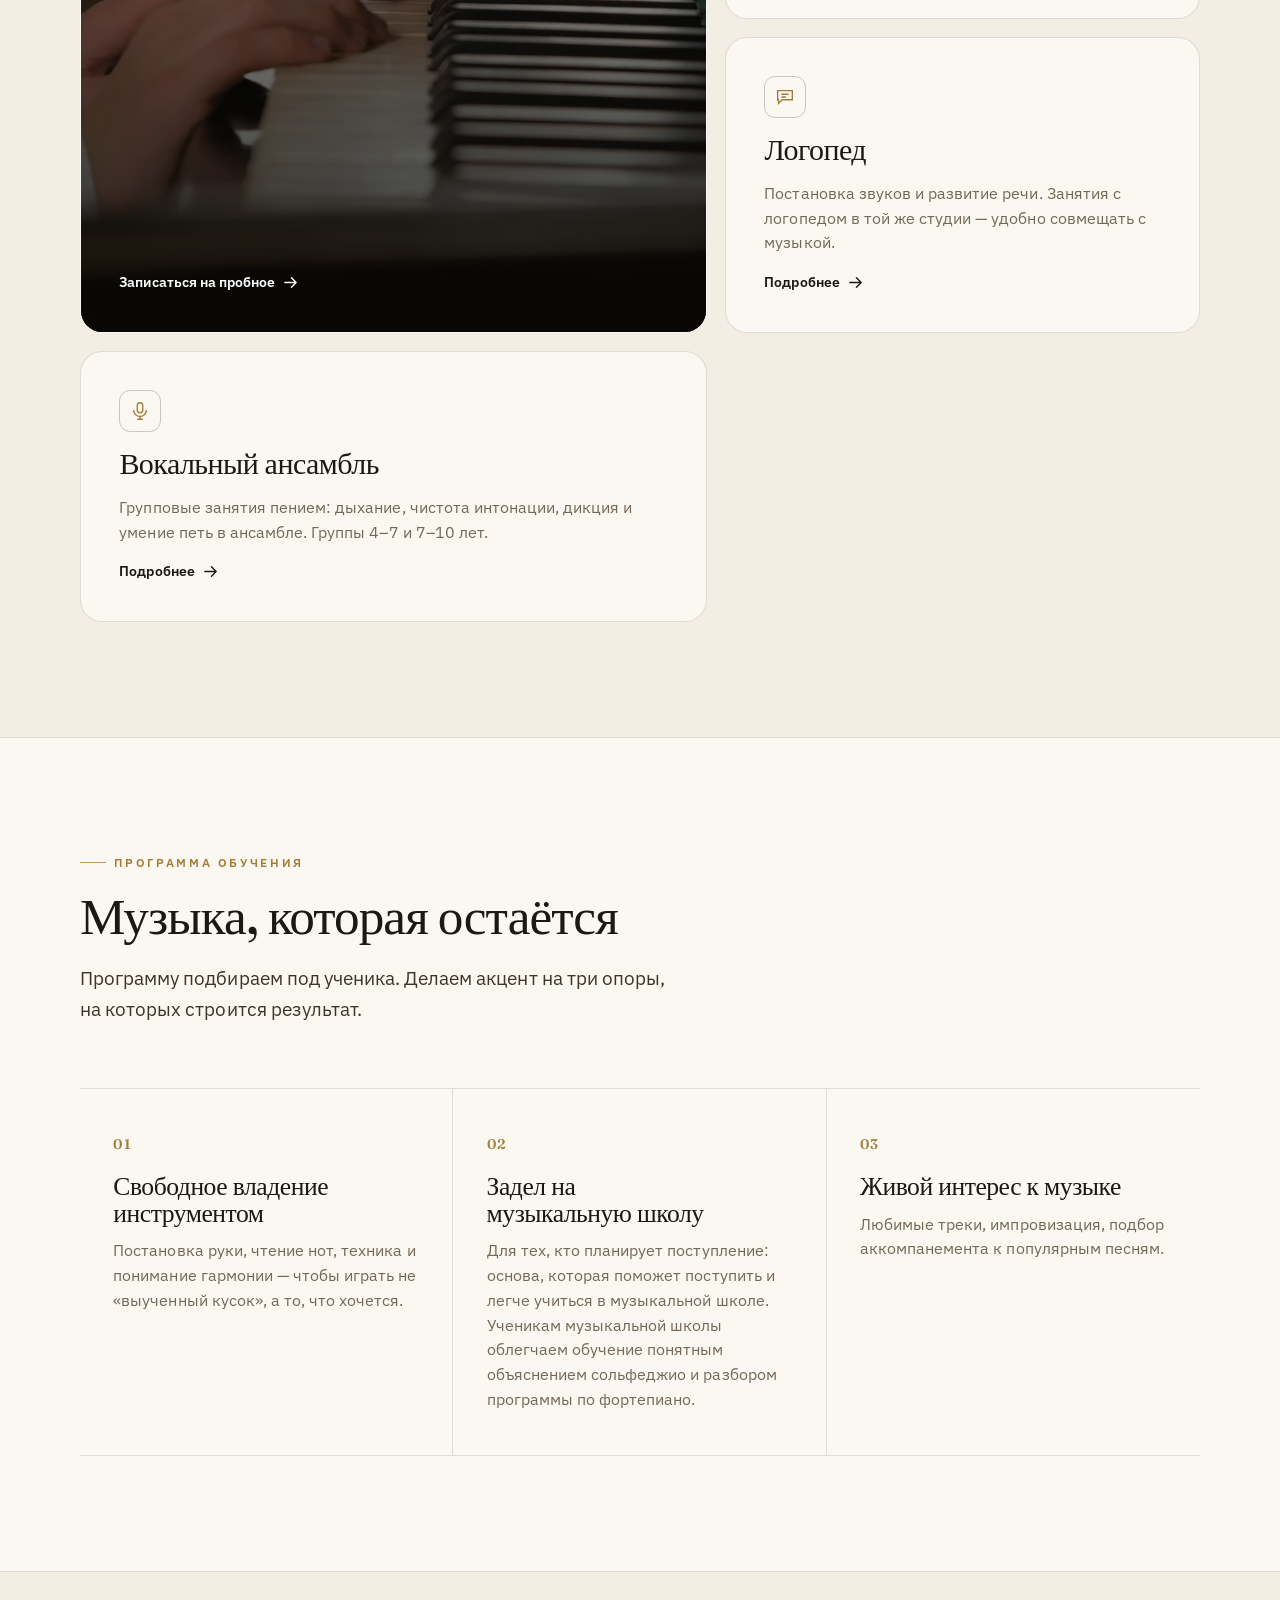
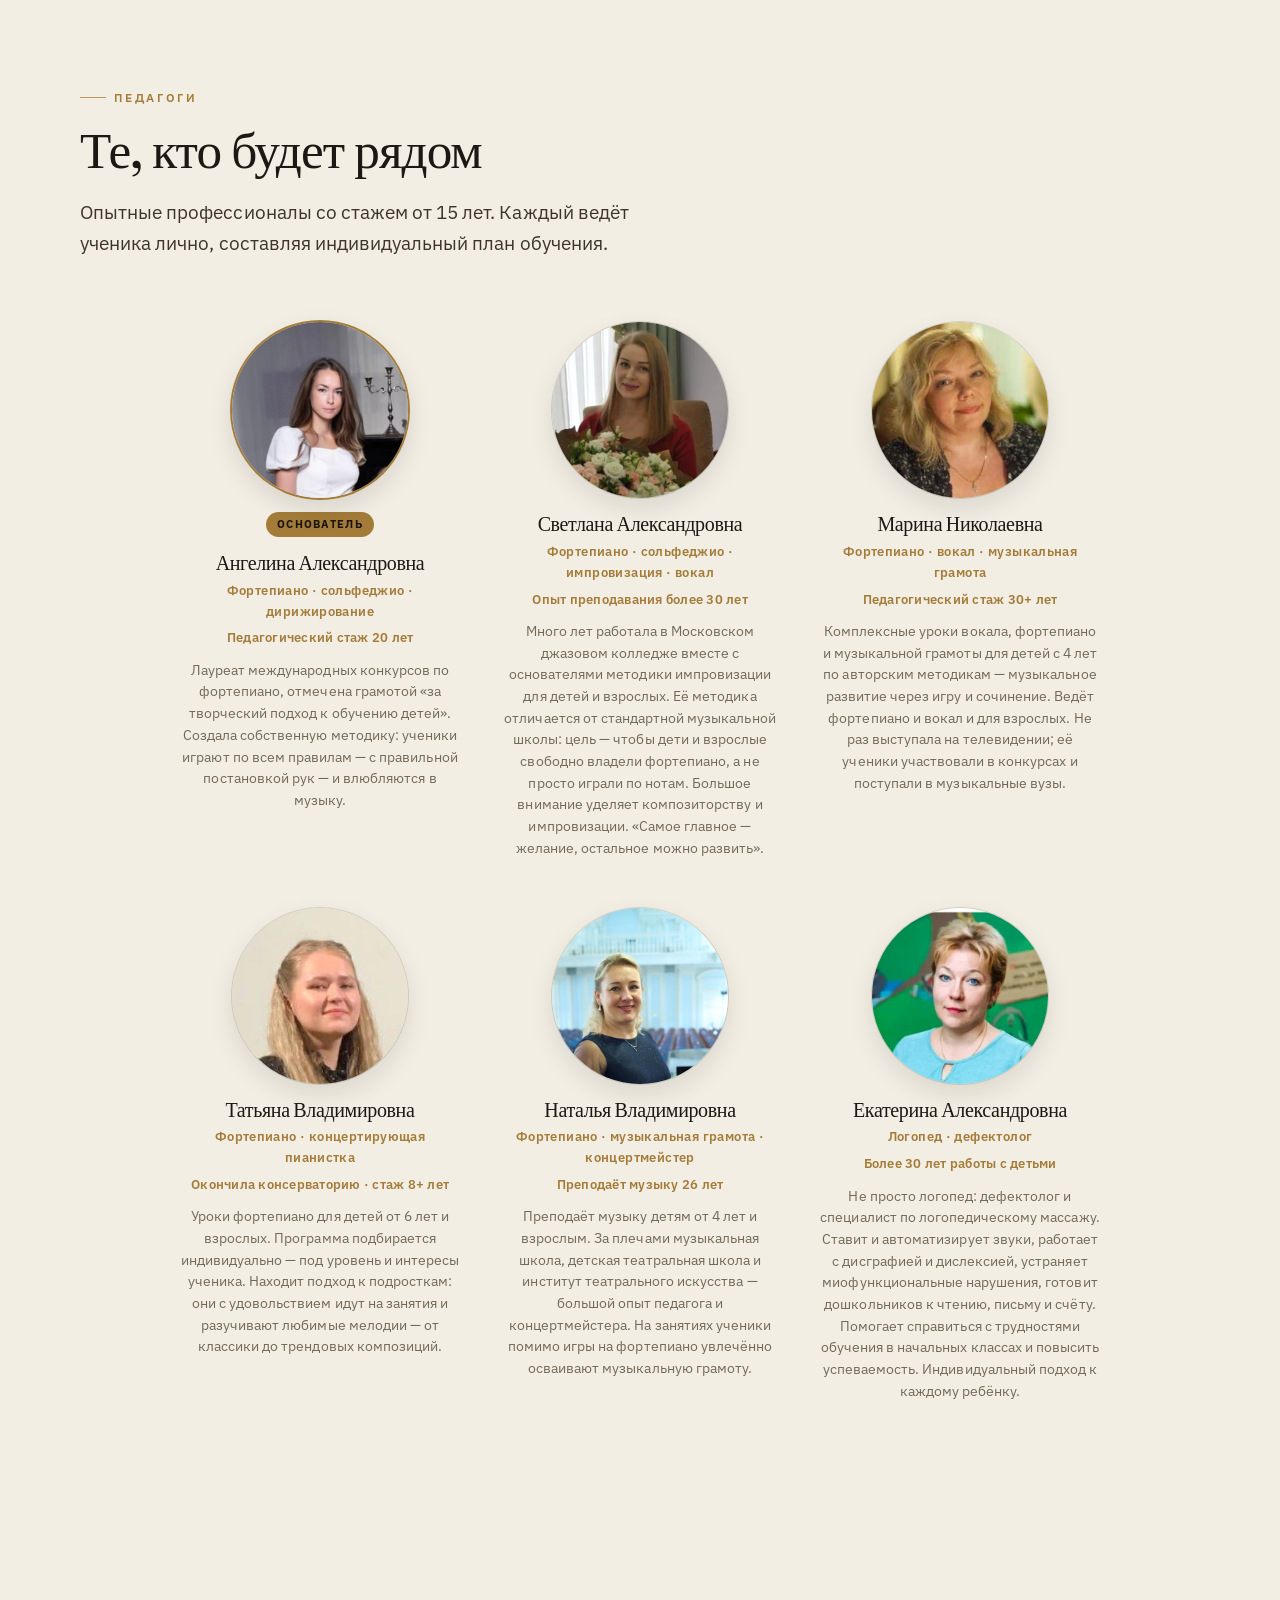
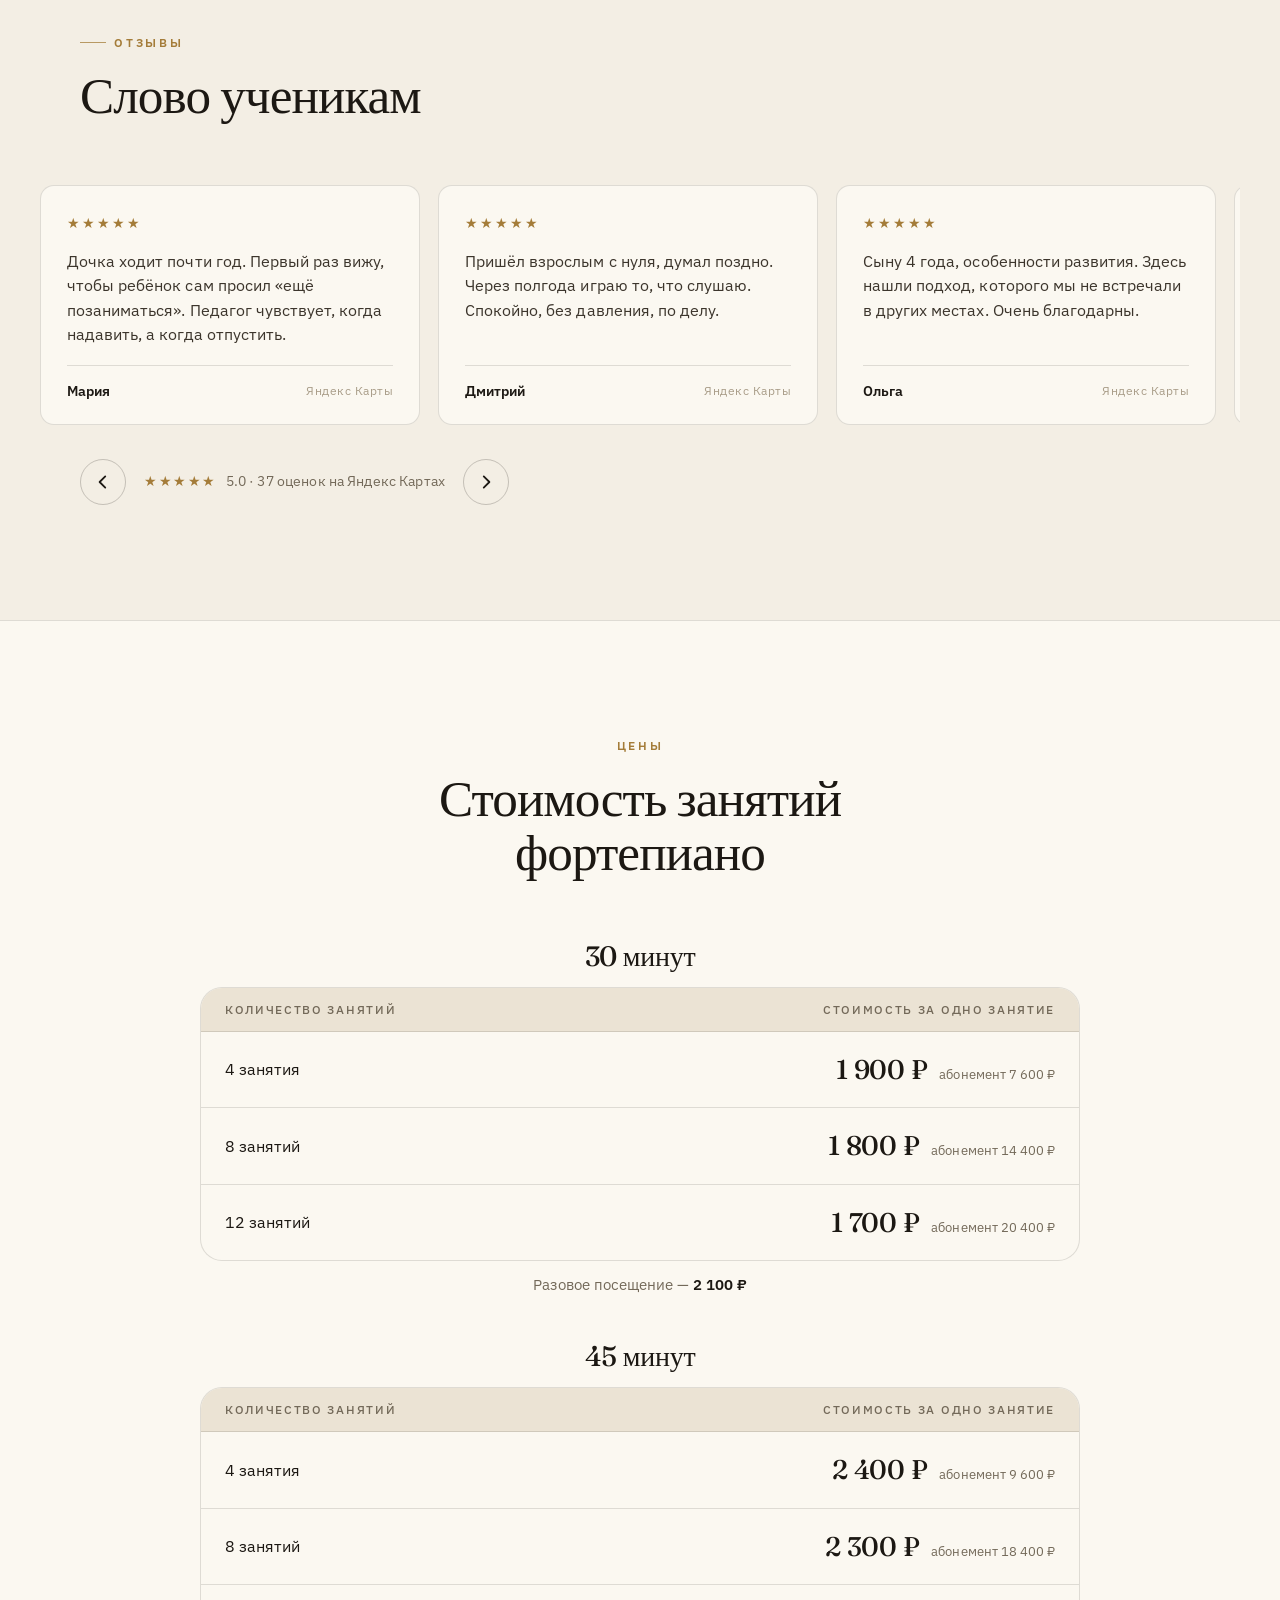
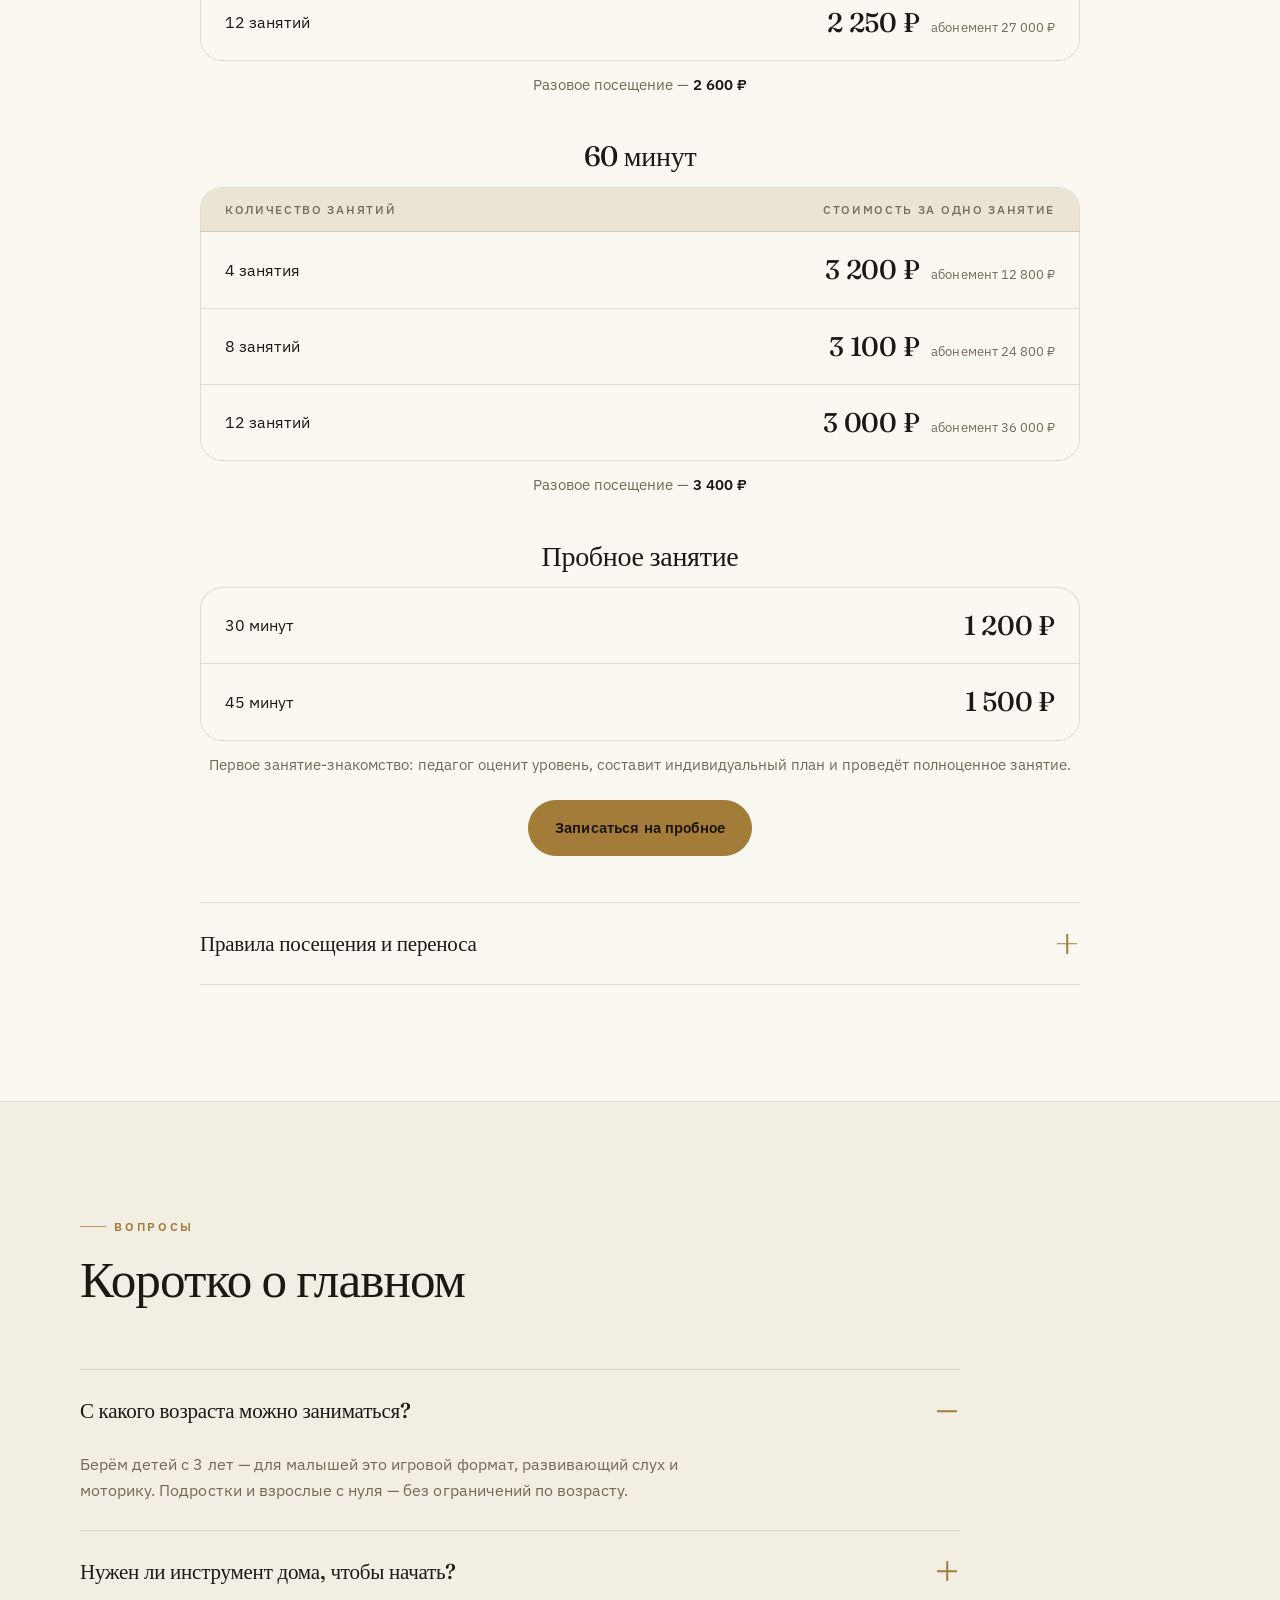
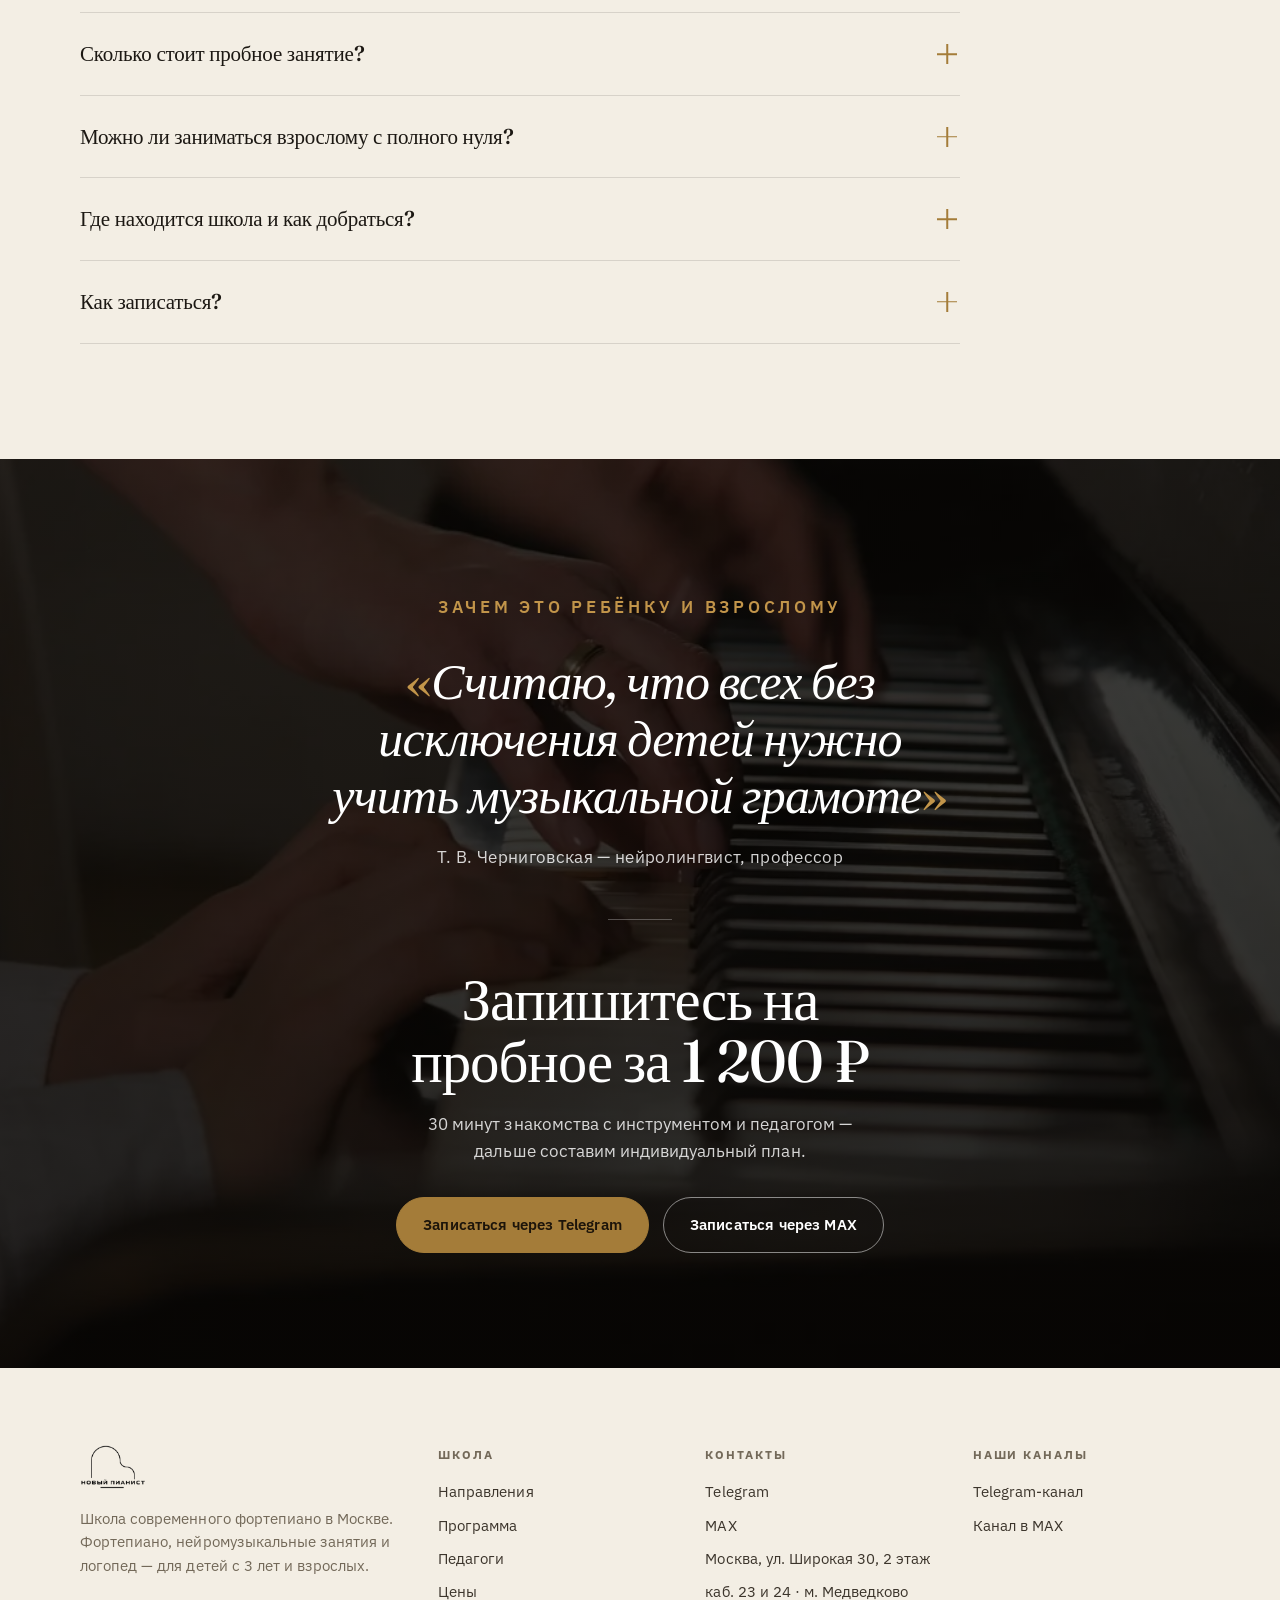
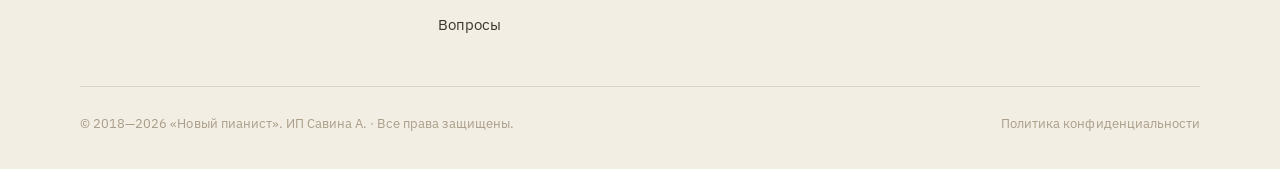
==== commit 8451eb7d: "chore: публикация нового прайса, страницы вокального ансамбля и правил переноса Деплой правок из pia" ====
--- a/piano/index.html
+++ b/piano/index.html
@@ -5,7 +5,7 @@
 <meta name="viewport" content="width=device-width, initial-scale=1" />
 
 <title>Новый пианист — школа фортепиано, нейроразвитие и логопед | Москва, Медведково</title>
-<meta name="description" content="Учим играть на фортепиано детей с 3 лет и взрослых по своей методике. 6 педагогов, рейтинг 5.0 на Яндексе, с 2018 года. Также нейромузыкальные занятия и логопед. Пробное занятие — 1000 ₽. М. Медведково, ул. Широкая 30." />
+<meta name="description" content="Учим играть на фортепиано детей с 3 лет и взрослых по своей методике. 6 педагогов, рейтинг 5.0 на Яндексе, с 2018 года. Также нейромузыкальные занятия и логопед. Пробное занятие — 1200 ₽. М. Медведково, ул. Широкая 30." />
 <meta name="keywords" content="обучение фортепиано москва, уроки фортепиано медведково, школа фортепиано детям, фортепиано с нуля взрослым, музыкальная школа медведково, нейромузыкальные занятия, логопед свао" />
 <link rel="canonical" href="https://новыйпианист.рф/" />
 
@@ -13,7 +13,7 @@
 <meta property="og:type" content="website" />
 <meta property="og:locale" content="ru_RU" />
 <meta property="og:title" content="Новый пианист — школа фортепиано в Москве" />
-<meta property="og:description" content="Фортепиано для детей с 3 лет и взрослых. Авторская методика, 6 педагогов, 5.0 на Яндексе. Пробное занятие — 1000 ₽." />
+<meta property="og:description" content="Фортепиано для детей с 3 лет и взрослых. Авторская методика, 6 педагогов, 5.0 на Яндексе. Пробное занятие — 1200 ₽." />
 <meta property="og:image" content="assets/hero-keys.webp" />
 <meta name="twitter:card" content="summary_large_image" />
 
@@ -67,7 +67,7 @@
   "mainEntity": [
     {"@type":"Question","name":"С какого возраста можно заниматься фортепиано?","acceptedAnswer":{"@type":"Answer","text":"Берём детей с 3 лет — для малышей это игровой формат, развивающий слух и моторику. Подростки и взрослые с нуля — без ограничений по возрасту."}},
     {"@type":"Question","name":"Нужен ли инструмент дома для начала занятий?","acceptedAnswer":{"@type":"Answer","text":"Для первых занятий инструмент дома не обязателен. Когда станет понятно, что занятия в радость, поможем выбрать подходящий вариант под бюджет."}},
-    {"@type":"Question","name":"Сколько стоит пробное занятие?","acceptedAnswer":{"@type":"Answer","text":"Пробное занятие — 1000 ₽ за 30 минут или 1200 ₽ за 45 минут. На нём педагог проводит полноценное занятие, чтобы оценить уровень ученика и составить индивидуальный план."}},
+    {"@type":"Question","name":"Сколько стоит пробное занятие?","acceptedAnswer":{"@type":"Answer","text":"Пробное занятие — 1200 ₽ за 30 минут или 1500 ₽ за 45 минут. На нём педагог проводит полноценное занятие, чтобы оценить уровень ученика и составить индивидуальный план."}},
     {"@type":"Question","name":"Где находится школа?","acceptedAnswer":{"@type":"Answer","text":"Москва, ул. Широкая 30, 2 этаж, каб. 23 и 24, в пяти минутах от метро Медведково (СВАО)."}}
   ]
 }
@@ -187,6 +187,15 @@
         <h3>Логопед</h3>
         <p>Постановка звуков и развитие речи. Занятия с логопедом в той же студии — удобно совмещать с музыкой.</p>
         <a class="dir-link" href="logoped.html">Подробнее
+          <svg viewBox="0 0 16 16" fill="none"><path d="M2 8h12M9 3l5 5-5 5" stroke="currentColor" stroke-width="1.5" stroke-linecap="round" stroke-linejoin="round"/></svg>
+        </a>
+      </article>
+
+      <article class="dir-card reveal">
+        <div class="dir-icon"><svg viewBox="0 0 24 24" fill="none" stroke="currentColor" stroke-width="1.5"><path d="M12 3a3 3 0 0 0-3 3v5a3 3 0 0 0 6 0V6a3 3 0 0 0-3-3Z"/><path d="M5 11a7 7 0 0 0 14 0M12 18v3M9 21h6"/></svg></div>
+        <h3>Вокальный ансамбль</h3>
+        <p>Групповые занятия пением: дыхание, чистота интонации, дикция и умение петь в ансамбле. Группы 4–7 и 7–10 лет.</p>
+        <a class="dir-link" href="vokal.html">Подробнее
           <svg viewBox="0 0 16 16" fill="none"><path d="M2 8h12M9 3l5 5-5 5" stroke="currentColor" stroke-width="1.5" stroke-linecap="round" stroke-linejoin="round"/></svg>
         </a>
       </article>
@@ -355,28 +364,63 @@
       <p class="eyebrow no-rule">Цены</p>
       <h2>Стоимость занятий фортепиано</h2>
     </div>
-    <div class="price-grid">
-      <article class="price-card feature reveal">
-        <div class="plan">Пробное</div>
-        <div class="amount">1 000 ₽</div>
-        <div class="per">30 минут · 1 200 ₽ за 45 минут</div>
-        <p class="note">Первое занятие-знакомство: педагог оценит уровень и составит индивидуальный план обучения, а также проведёт полноценное занятие.</p>
-        <a class="btn btn-primary" href="#zayavka">Записаться на пробное</a>
-      </article>
-      <article class="price-card reveal">
-        <div class="plan">Разовое занятие</div>
-        <div class="amount">2 500 ₽</div>
-        <div class="per">45 минут</div>
-        <p class="note">Полноценное занятие без абонемента — удобно, если хочется заниматься в свободном графике.</p>
-        <a class="btn btn-outline" href="#zayavka">Выбрать</a>
-      </article>
-      <article class="price-card reveal">
-        <div class="plan">Абонемент</div>
-        <div class="amount">8 800 ₽</div>
-        <div class="per">4 занятия × 45 минут</div>
-        <p class="note">Регулярные занятия по выгодной цене — 2 200 ₽ за урок. Оптимально для стабильного прогресса.</p>
-        <a class="btn btn-outline" href="#zayavka">Выбрать</a>
-      </article>
+    <div class="price-tables">
+      <div class="pt-group reveal">
+        <h3 class="pt-title">30 минут</h3>
+        <div class="pt-table">
+        <div class="pt-row pt-head"><div class="pt-qty">Количество занятий</div><div class="pt-price">Стоимость за одно занятие</div></div>
+        <div class="pt-row"><div class="pt-qty">4 занятия</div><div class="pt-price"><b>1 900 ₽</b><small>абонемент 7 600 ₽</small></div></div>
+        <div class="pt-row"><div class="pt-qty">8 занятий</div><div class="pt-price"><b>1 800 ₽</b><small>абонемент 14 400 ₽</small></div></div>
+        <div class="pt-row"><div class="pt-qty">12 занятий</div><div class="pt-price"><b>1 700 ₽</b><small>абонемент 20 400 ₽</small></div></div>
+        </div>
+        <p class="pt-single">Разовое посещение — <b>2 100 ₽</b></p>
+      </div>
+      <div class="pt-group reveal">
+        <h3 class="pt-title">45 минут</h3>
+        <div class="pt-table">
+        <div class="pt-row pt-head"><div class="pt-qty">Количество занятий</div><div class="pt-price">Стоимость за одно занятие</div></div>
+        <div class="pt-row"><div class="pt-qty">4 занятия</div><div class="pt-price"><b>2 400 ₽</b><small>абонемент 9 600 ₽</small></div></div>
+        <div class="pt-row"><div class="pt-qty">8 занятий</div><div class="pt-price"><b>2 300 ₽</b><small>абонемент 18 400 ₽</small></div></div>
+        <div class="pt-row"><div class="pt-qty">12 занятий</div><div class="pt-price"><b>2 250 ₽</b><small>абонемент 27 000 ₽</small></div></div>
+        </div>
+        <p class="pt-single">Разовое посещение — <b>2 600 ₽</b></p>
+      </div>
+      <div class="pt-group reveal">
+        <h3 class="pt-title">60 минут</h3>
+        <div class="pt-table">
+        <div class="pt-row pt-head"><div class="pt-qty">Количество занятий</div><div class="pt-price">Стоимость за одно занятие</div></div>
+        <div class="pt-row"><div class="pt-qty">4 занятия</div><div class="pt-price"><b>3 200 ₽</b><small>абонемент 12 800 ₽</small></div></div>
+        <div class="pt-row"><div class="pt-qty">8 занятий</div><div class="pt-price"><b>3 100 ₽</b><small>абонемент 24 800 ₽</small></div></div>
+        <div class="pt-row"><div class="pt-qty">12 занятий</div><div class="pt-price"><b>3 000 ₽</b><small>абонемент 36 000 ₽</small></div></div>
+        </div>
+        <p class="pt-single">Разовое посещение — <b>3 400 ₽</b></p>
+      </div>
+      <div class="pt-group reveal">
+        <h3 class="pt-title">Пробное занятие</h3>
+        <div class="pt-table">
+        <div class="pt-row"><div class="pt-qty">30 минут</div><div class="pt-price"><b>1 200 ₽</b></div></div>
+        <div class="pt-row"><div class="pt-qty">45 минут</div><div class="pt-price"><b>1 500 ₽</b></div></div>
+        </div>
+        <p class="pt-single">Первое занятие-знакомство: педагог оценит уровень, составит индивидуальный план и проведёт полноценное занятие.</p>
+      </div>
+    </div>
+    <div class="price-foot"><a class="btn btn-primary" href="#zayavka">Записаться на пробное</a></div>
+    <div class="rules">
+      <details class="faq-item">
+        <summary class="faq-q">Правила посещения и переноса<span class="pm"></span></summary>
+        <div class="faq-a">
+          <p><strong>Пропуск по болезни.</strong> При наличии справки пропущенное занятие можно перенести на другой день, предварительно согласовав время.</p>
+          <p><strong>Пропуск по другой причине.</strong> В течение срока действия абонемента можно перенести ограниченное количество занятий, пропущенных по личным причинам:</p>
+          <ul>
+            <li>1 занятие — при абонементе на 4 занятия;</li>
+            <li>2 занятия — при абонементе на 8 занятий;</li>
+            <li>3 занятия — при абонементе на 12 занятий.</li>
+          </ul>
+          <p style="margin-top:14px"><strong>Предупреждение об отмене.</strong> Об отмене занятия необходимо сообщить не менее чем за 24 часа. Если ученик заболел непосредственно в день занятия, предупредить нужно не менее чем за 3 часа до его начала.</p>
+          <p>При более позднем уведомлении занятие считается проведённым и списывается с абонемента.</p>
+          <p>Абонемент действует 4, 8 или 12 занятий подряд по согласованному с учеником расписанию.</p>
+        </div>
+      </details>
     </div>
   </div>
 </section>
@@ -399,7 +443,7 @@
       </details>
       <details class="faq-item">
         <summary class="faq-q">Сколько стоит пробное занятие?<span class="pm"></span></summary>
-        <div class="faq-a">Пробное занятие — 1 000 ₽ за 30 минут или 1 200 ₽ за 45 минут. На нём педагог проводит полноценное занятие, чтобы оценить уровень ученика и составить индивидуальный план обучения.</div>
+        <div class="faq-a">Пробное занятие — 1 200 ₽ за 30 минут или 1 500 ₽ за 45 минут. На нём педагог проводит полноценное занятие, чтобы оценить уровень ученика и составить индивидуальный план обучения.</div>
       </details>
       <details class="faq-item">
         <summary class="faq-q">Можно ли заниматься взрослому с полного нуля?<span class="pm"></span></summary>
@@ -425,7 +469,7 @@
     <blockquote class="closer-quote"><span class="q">«</span>Считаю, что всех без исключения детей нужно учить музыкальной грамоте<span class="q">»</span></blockquote>
     <p class="closer-cite">Т. В. Черниговская — нейролингвист, профессор</p>
     <div class="closer-div"></div>
-    <h2 id="zayavka">Запишитесь на пробное за 1&nbsp;000&nbsp;₽</h2>
+    <h2 id="zayavka">Запишитесь на пробное за 1&nbsp;200&nbsp;₽</h2>
     <p>30 минут знакомства с инструментом и педагогом — дальше составим индивидуальный план.</p>
     <div class="hero-cta">
       <a class="btn btn-primary" href="tg://resolve?domain=newpianist_bot&start=lp_band" target="_blank" rel="noopener">Записаться через Telegram</a>
--- a/piano/styles.css
+++ b/piano/styles.css
@@ -184,7 +184,13 @@
   border-bottom-color:var(--sep);color:var(--fg);padding-block:13px;
 }
 .brand{display:flex;align-items:center;gap:12px;letter-spacing:.16em;font-weight:600;font-size:14px;text-transform:uppercase}
+/* Полный лого-блок владельца (рояль+wordmark+линия внутри картинки, тот же
+   файл, что и в приложении) — размер задаётся HTML width/height (разный у
+   шапки/футера), CSS высоту не переопределяет. */
 .brand .mark{flex:none;width:auto;display:block}
+/* Два PNG вместо currentColor-SVG (см. BACKLOG): шапка прозрачная поверх тёмного
+   hero (белый знак), после скролла — светлый фон (тёмная); wordmark уже внутри
+   картинки — отдельный <span> с текстом больше не нужен. */
 .brand .mark-dark{display:none}
 .site-header.scrolled .brand .mark-white{display:none}
 .site-header.scrolled .brand .mark-dark{display:block}
@@ -368,6 +374,39 @@
 .price-card .btn{margin-top:20px;width:100%}
 .price-card.feature .btn-primary{background:var(--gold);color:#1C140A;border-color:var(--gold)}
 .price-foot{margin-top:24px;font-size:14.5px;color:var(--muted);text-align:center}
+
+/* ---------- Price tables (LP-1, матрица прайса: длительность x объём) ---------- */
+.price-tables{max-width:880px;margin:0 auto}
+.pt-group + .pt-group{margin-top:clamp(30px,3.6vw,46px)}
+.pt-title{font-family:var(--heading);font-weight:var(--heading-wght);font-size:clamp(21px,2.3vw,28px);letter-spacing:-.01em;text-align:center;margin:0 0 16px}
+[data-theme="mono"] .pt-title{font-weight:600}
+.pt-table{background:var(--surface);border:1px solid var(--sep);border-radius:var(--radius-lg);overflow:hidden}
+.pt-row{display:grid;grid-template-columns:1fr auto;gap:12px 24px;align-items:center;padding:16px clamp(16px,2vw,24px);border-bottom:1px solid var(--sep)}
+.pt-row:last-child{border-bottom:0}
+.pt-row.pt-head{padding-block:12px;background:var(--surface-2)}
+.pt-head .pt-qty,.pt-head .pt-price{font-family:var(--body);font-size:12px;letter-spacing:.14em;text-transform:uppercase;color:var(--muted);font-weight:500}
+.pt-qty{font-size:15.5px}
+.pt-price{display:flex;align-items:baseline;justify-content:flex-end;gap:12px;text-align:right}
+.pt-price b{font-family:var(--heading);font-weight:var(--heading-wght);font-size:clamp(20px,2.3vw,27px);letter-spacing:-.01em;white-space:nowrap}
+[data-theme="mono"] .pt-price b{font-weight:600}
+.pt-price small{font-size:13px;color:var(--muted);white-space:nowrap}
+.pt-sub{margin:-6px 0 14px;text-align:center;font-size:14.5px;color:var(--muted)}
+.pt-single{margin-top:12px;text-align:center;font-size:14.5px;color:var(--muted)}
+.pt-single b{color:var(--fg);font-weight:600}
+.pt-note{max-width:880px;margin:clamp(26px,3vw,38px) auto 0;background:var(--gold-soft);border:1px solid var(--gold);border-radius:var(--radius-lg);padding:clamp(18px,2.4vw,26px);text-align:center;font-family:var(--heading);font-size:clamp(17px,1.9vw,21px);line-height:1.45;letter-spacing:-.01em}
+[data-theme="mono"] .pt-note{font-weight:600}
+@media (max-width:560px){
+  .pt-row{grid-template-columns:1fr;gap:6px}
+  .pt-price{justify-content:flex-start;text-align:left}
+  .pt-row.pt-head{display:none}
+}
+
+/* ---------- Правила посещения и переноса (LP-1) ---------- */
+.rules{max-width:880px;margin:clamp(30px,3.6vw,48px) auto 0;border-top:1px solid var(--sep)}
+.rules .faq-a ul{margin:10px 0 0;padding-left:20px;display:flex;flex-direction:column;gap:6px}
+.rules .faq-a p{margin:0 0 14px}
+.rules .faq-a p:last-child{margin-bottom:0}
+.rules .faq-a strong{color:var(--fg);font-weight:600}
 
 /* ---------- FAQ ---------- */
 .faq-list{border-top:1px solid var(--sep);max-width:880px}
